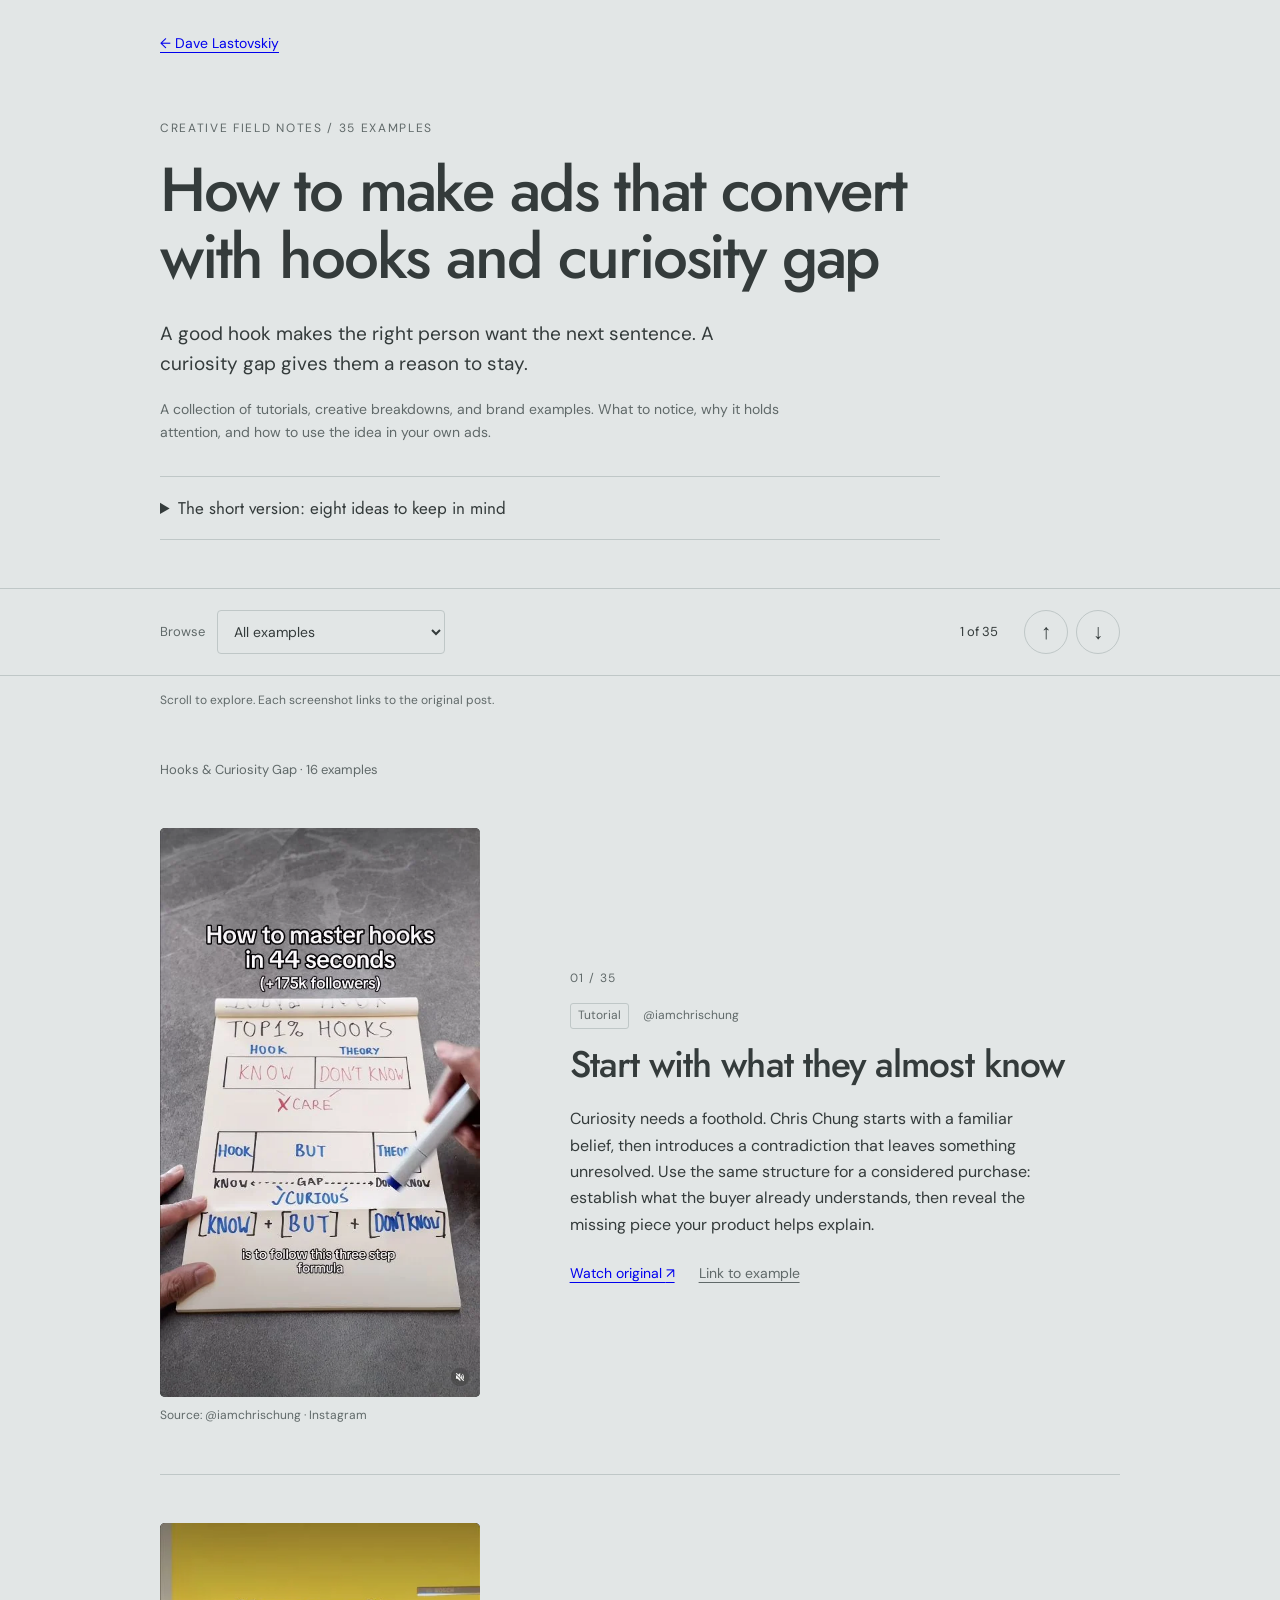
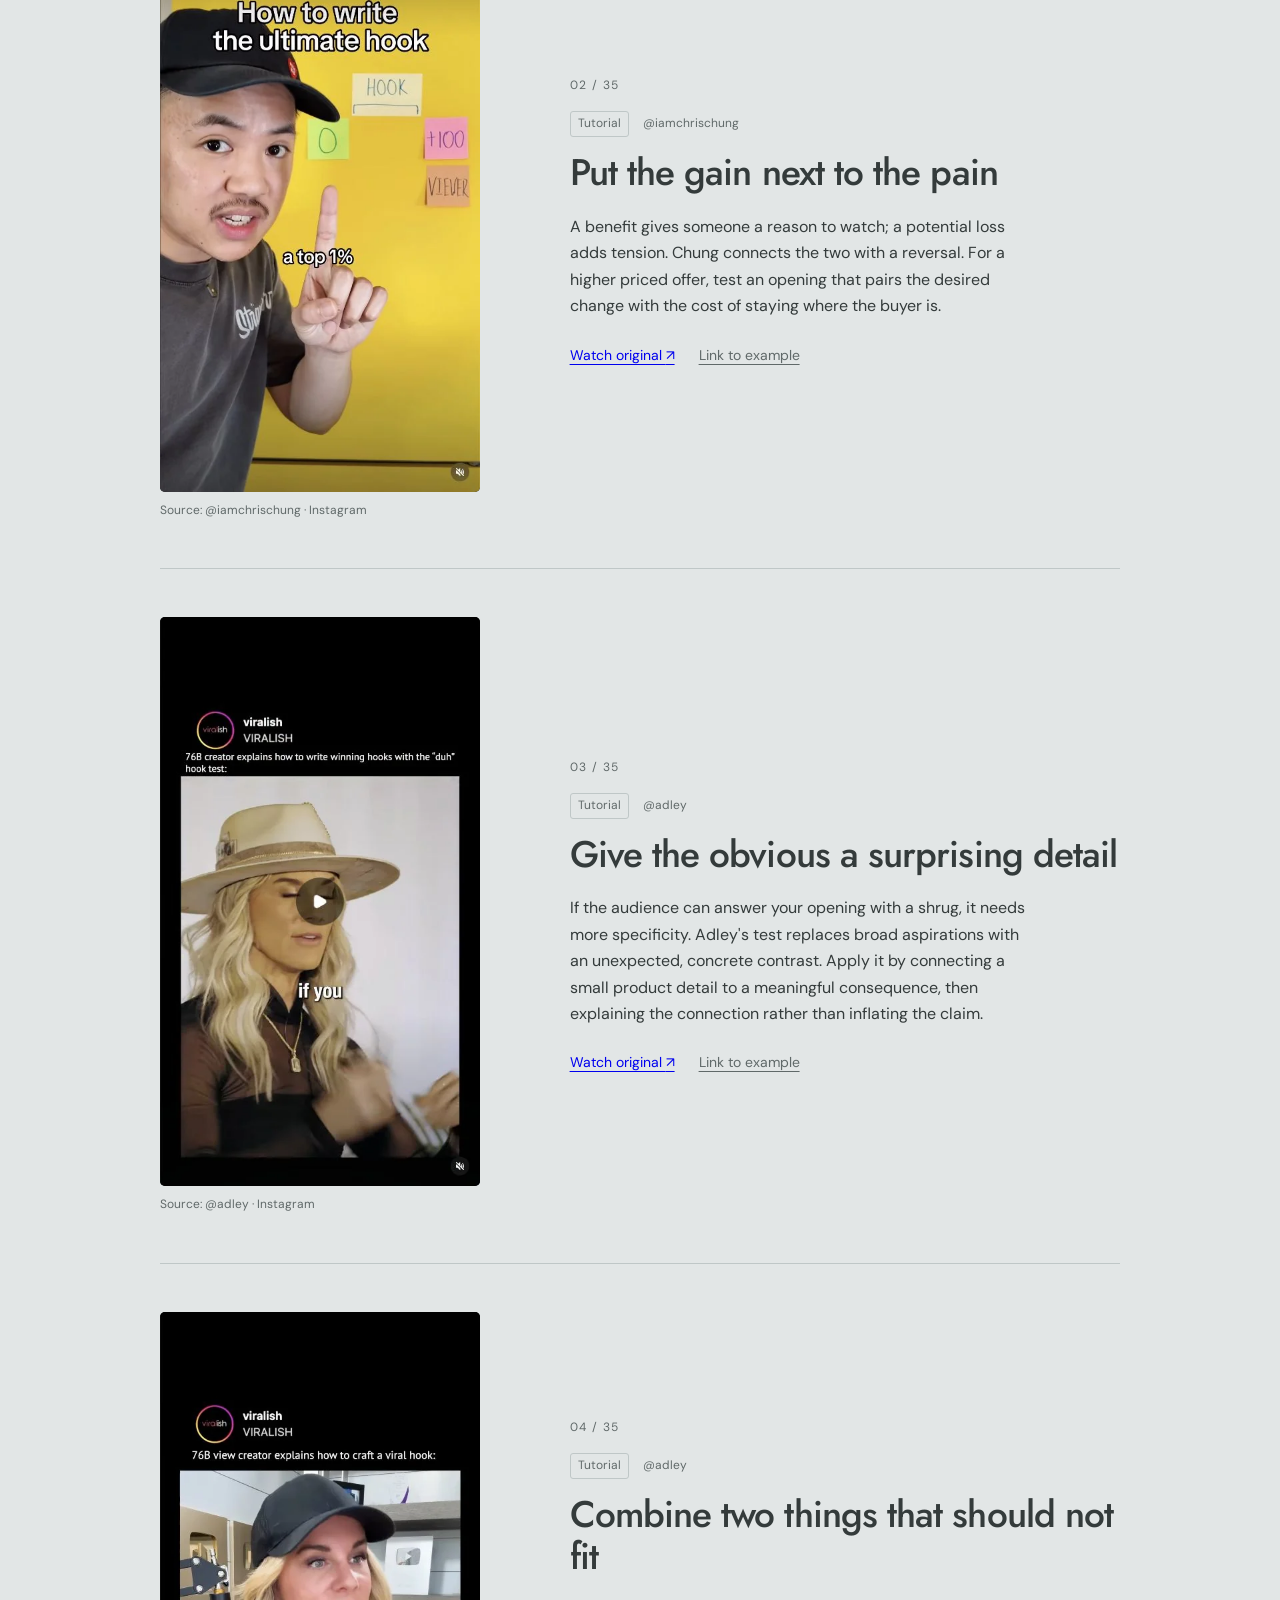
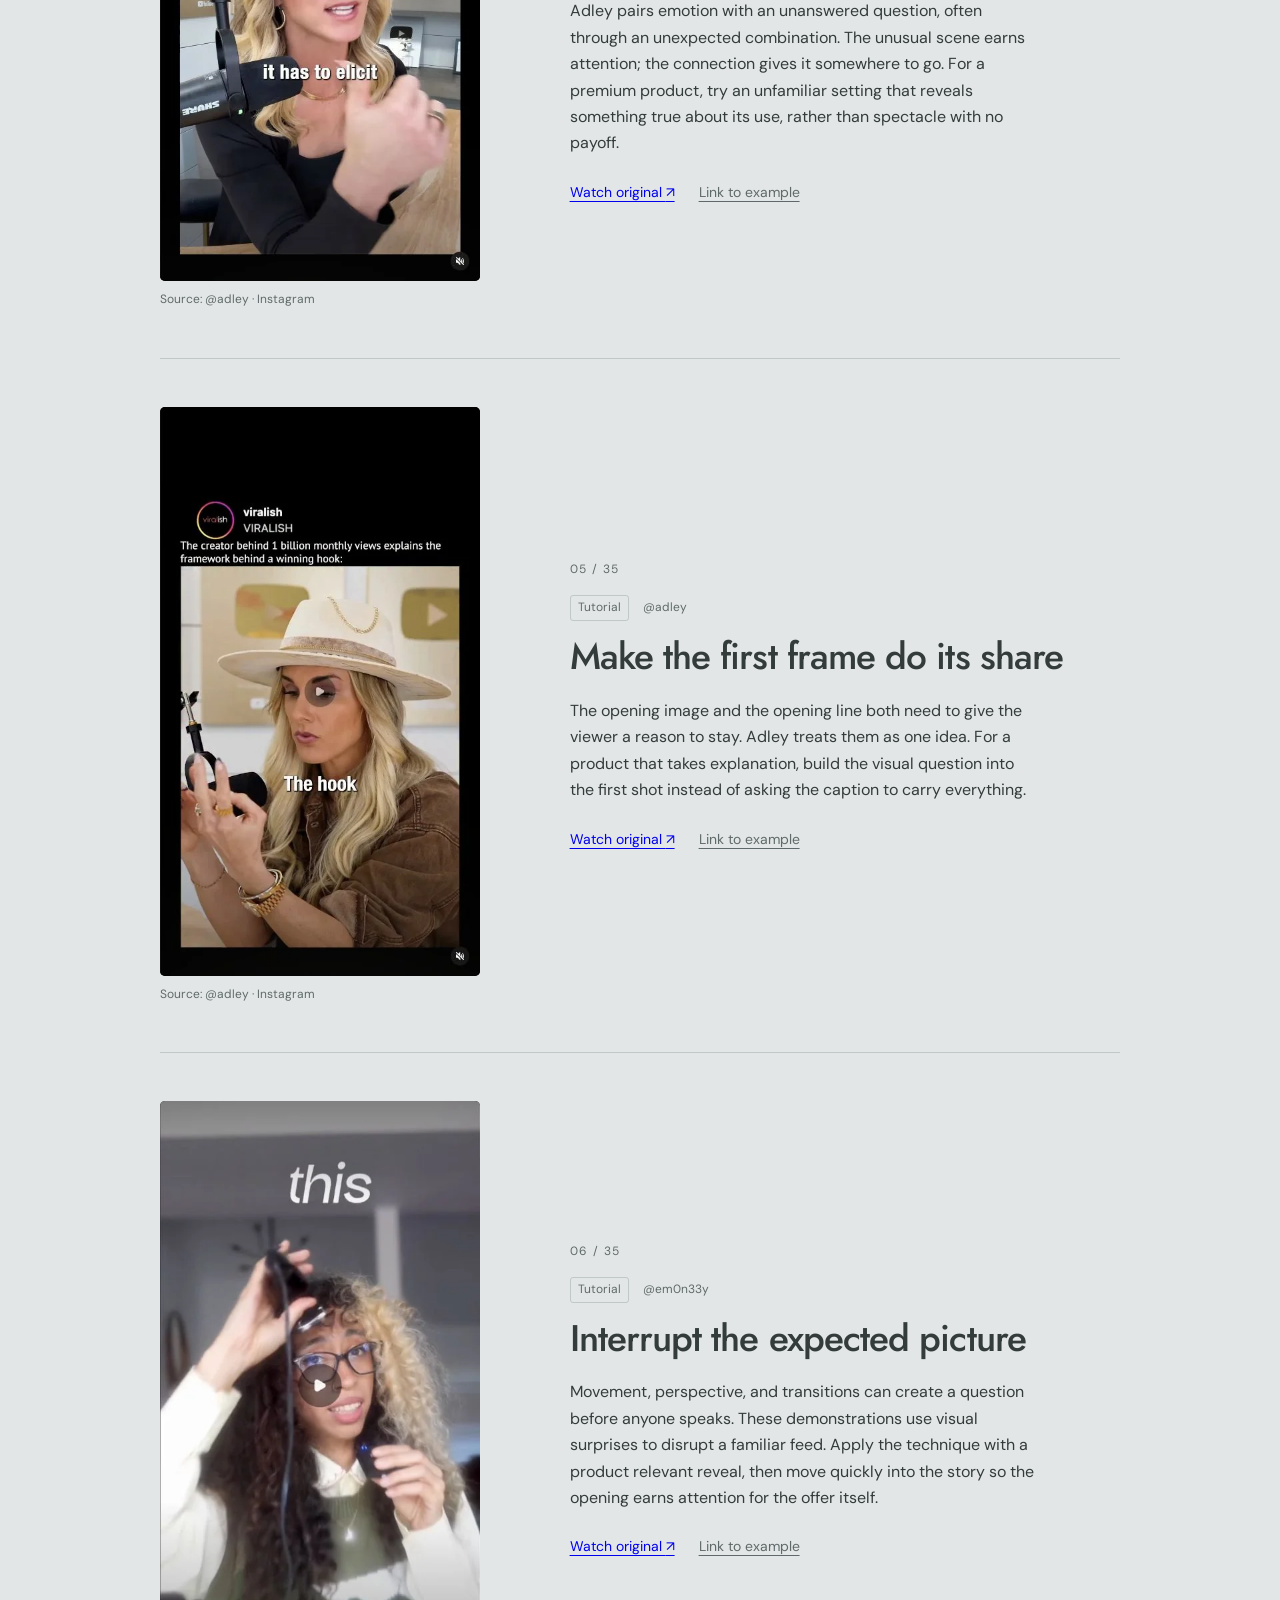
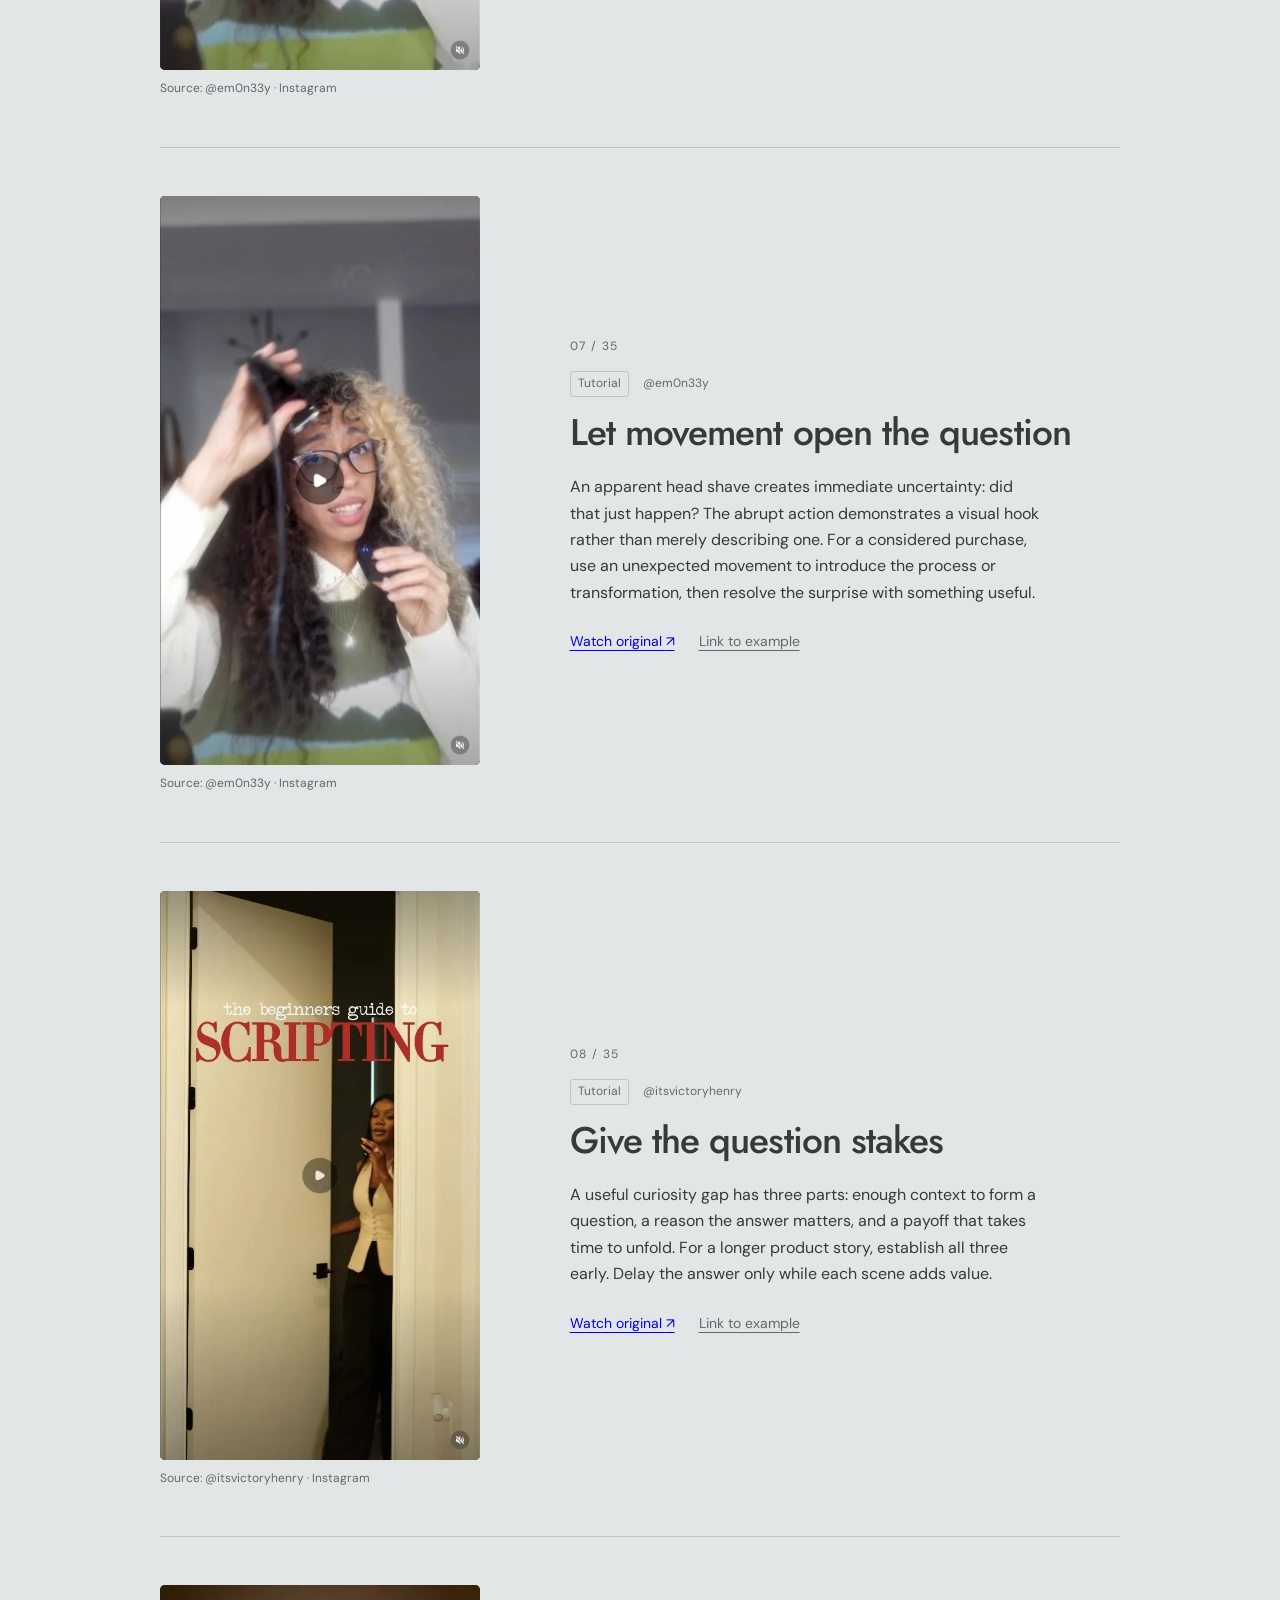
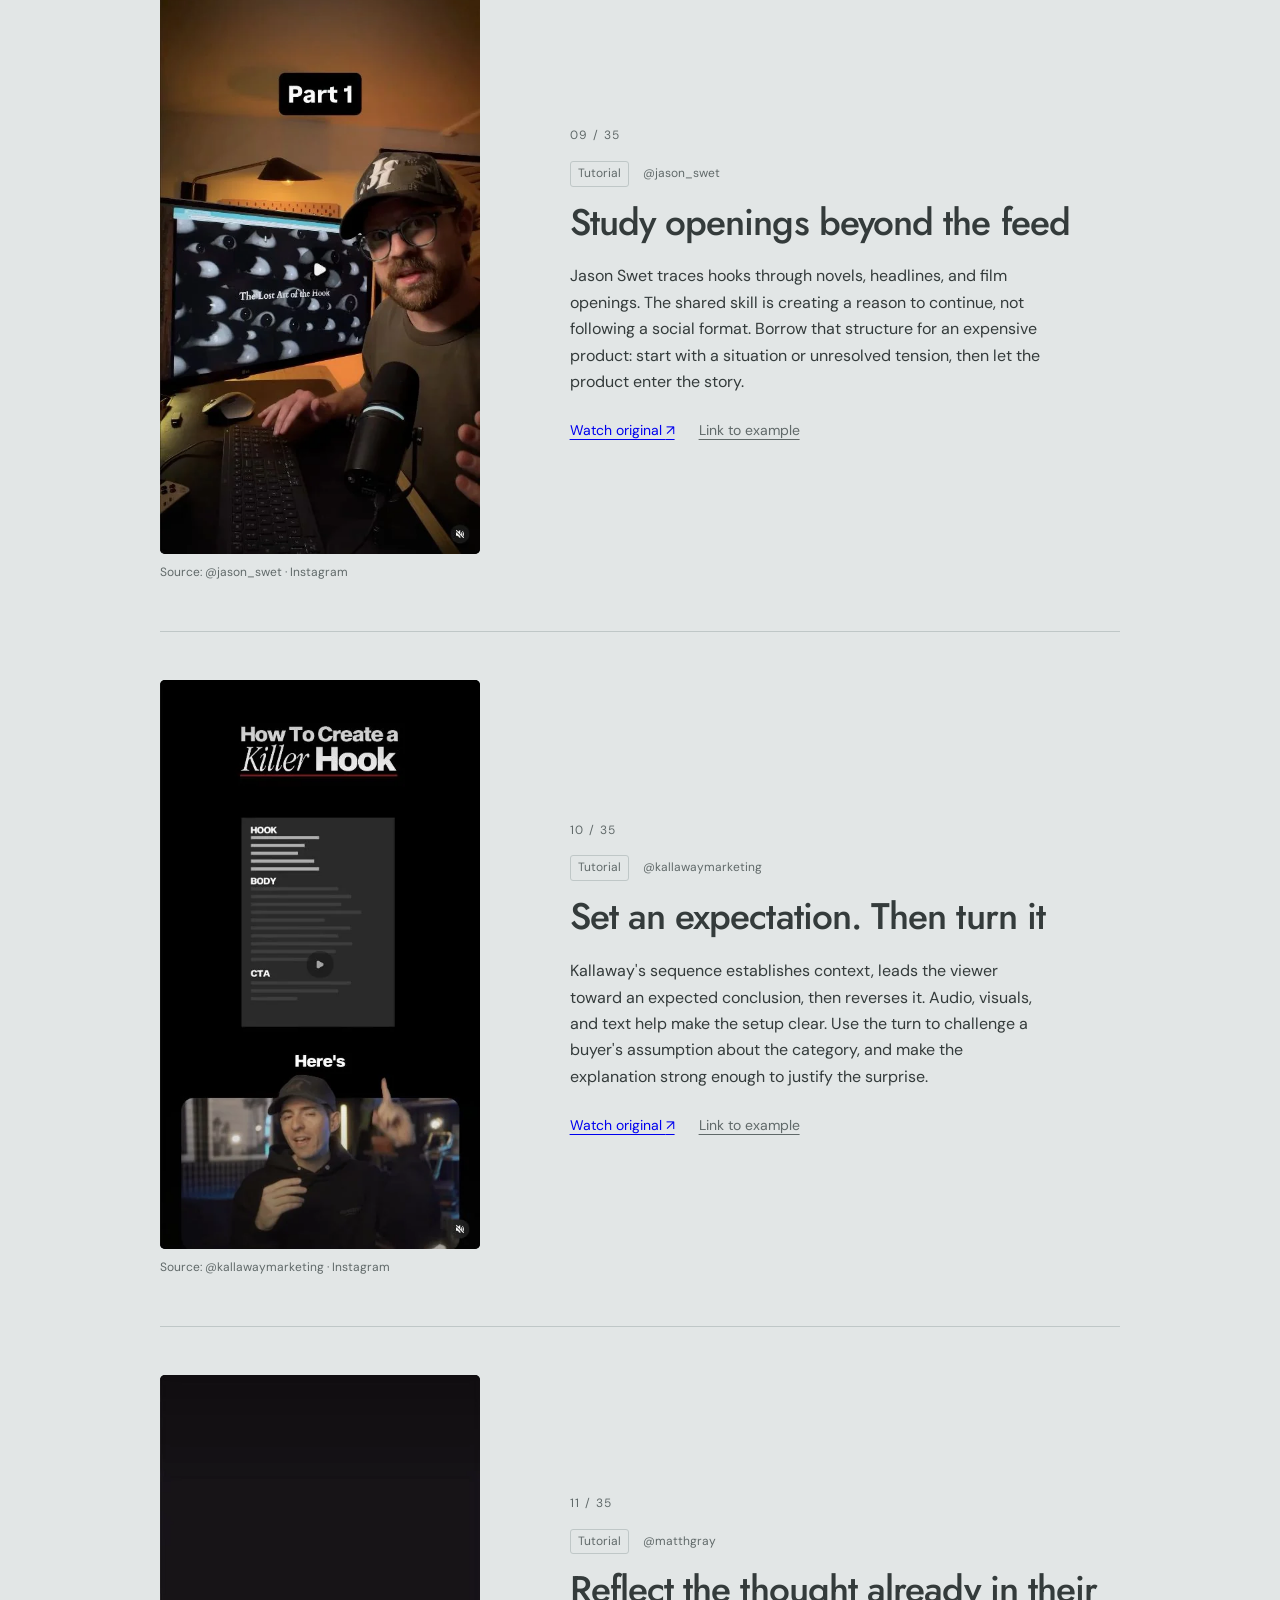
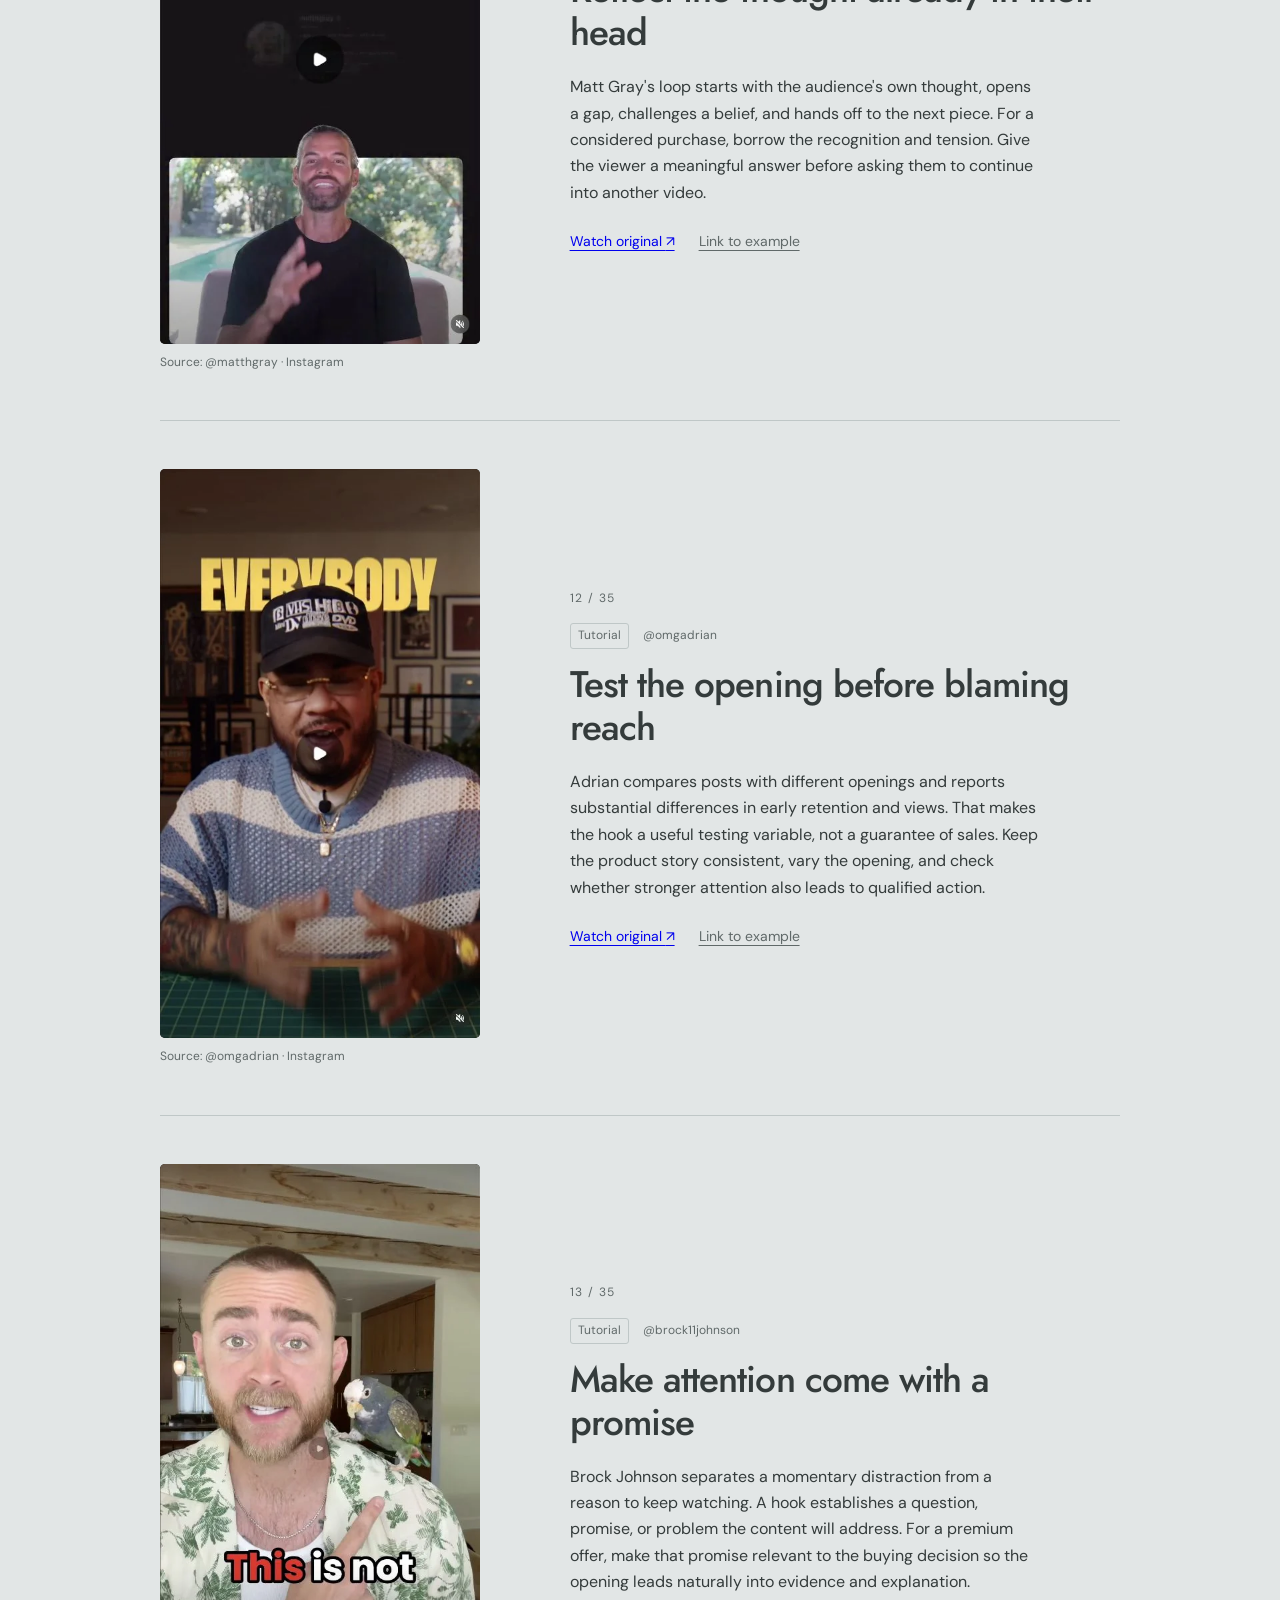
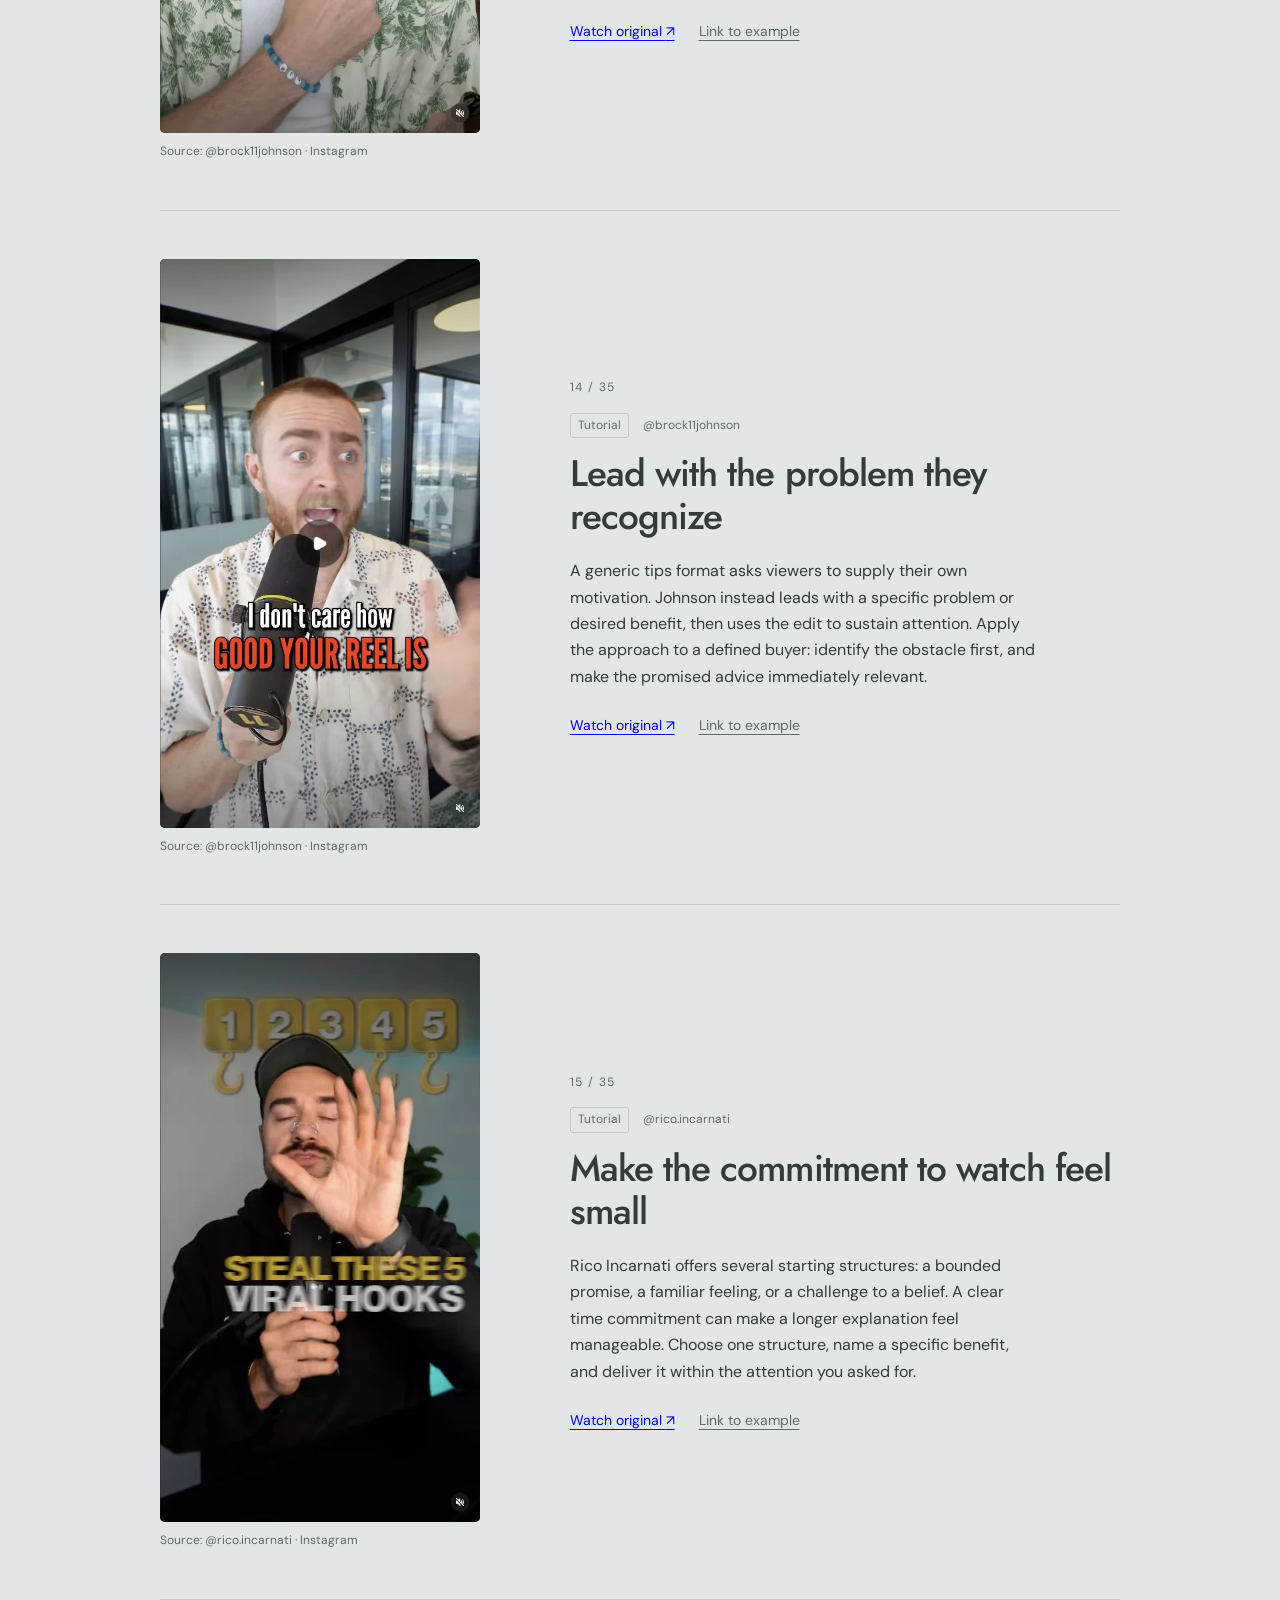
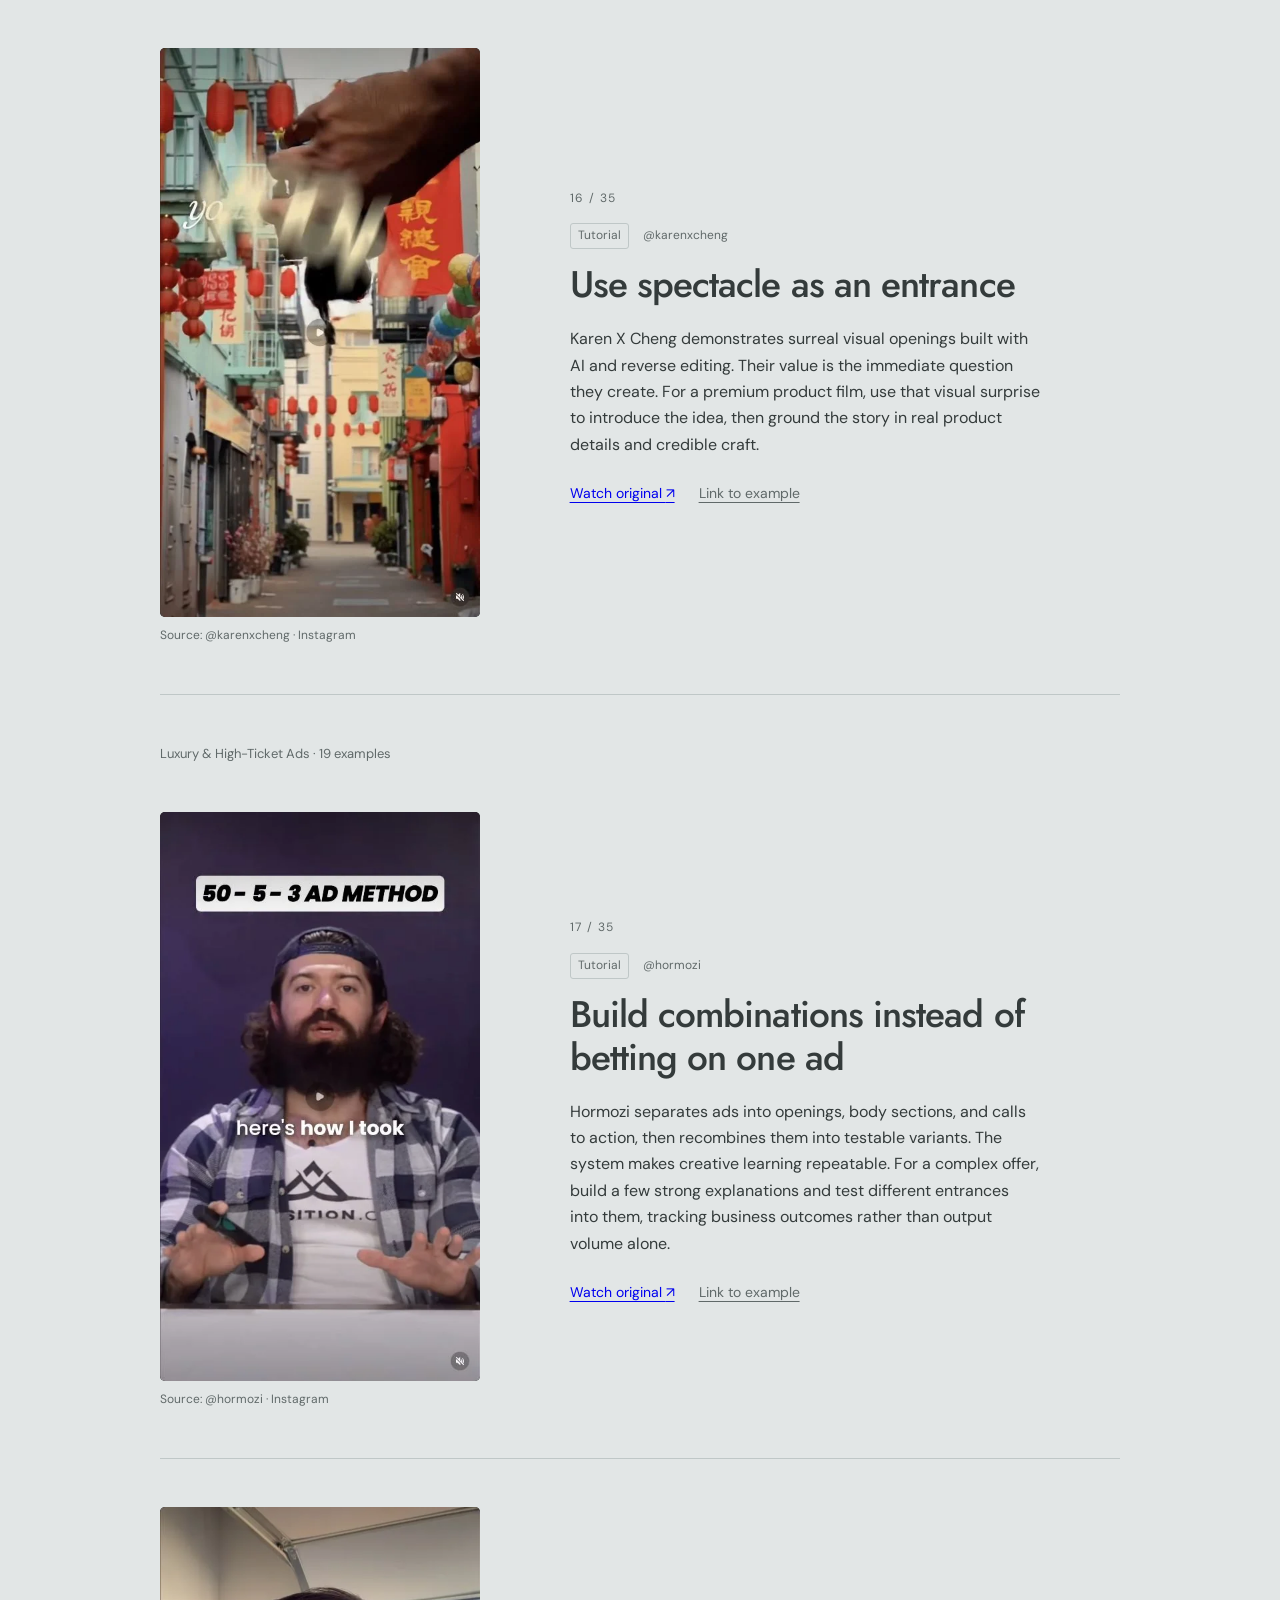
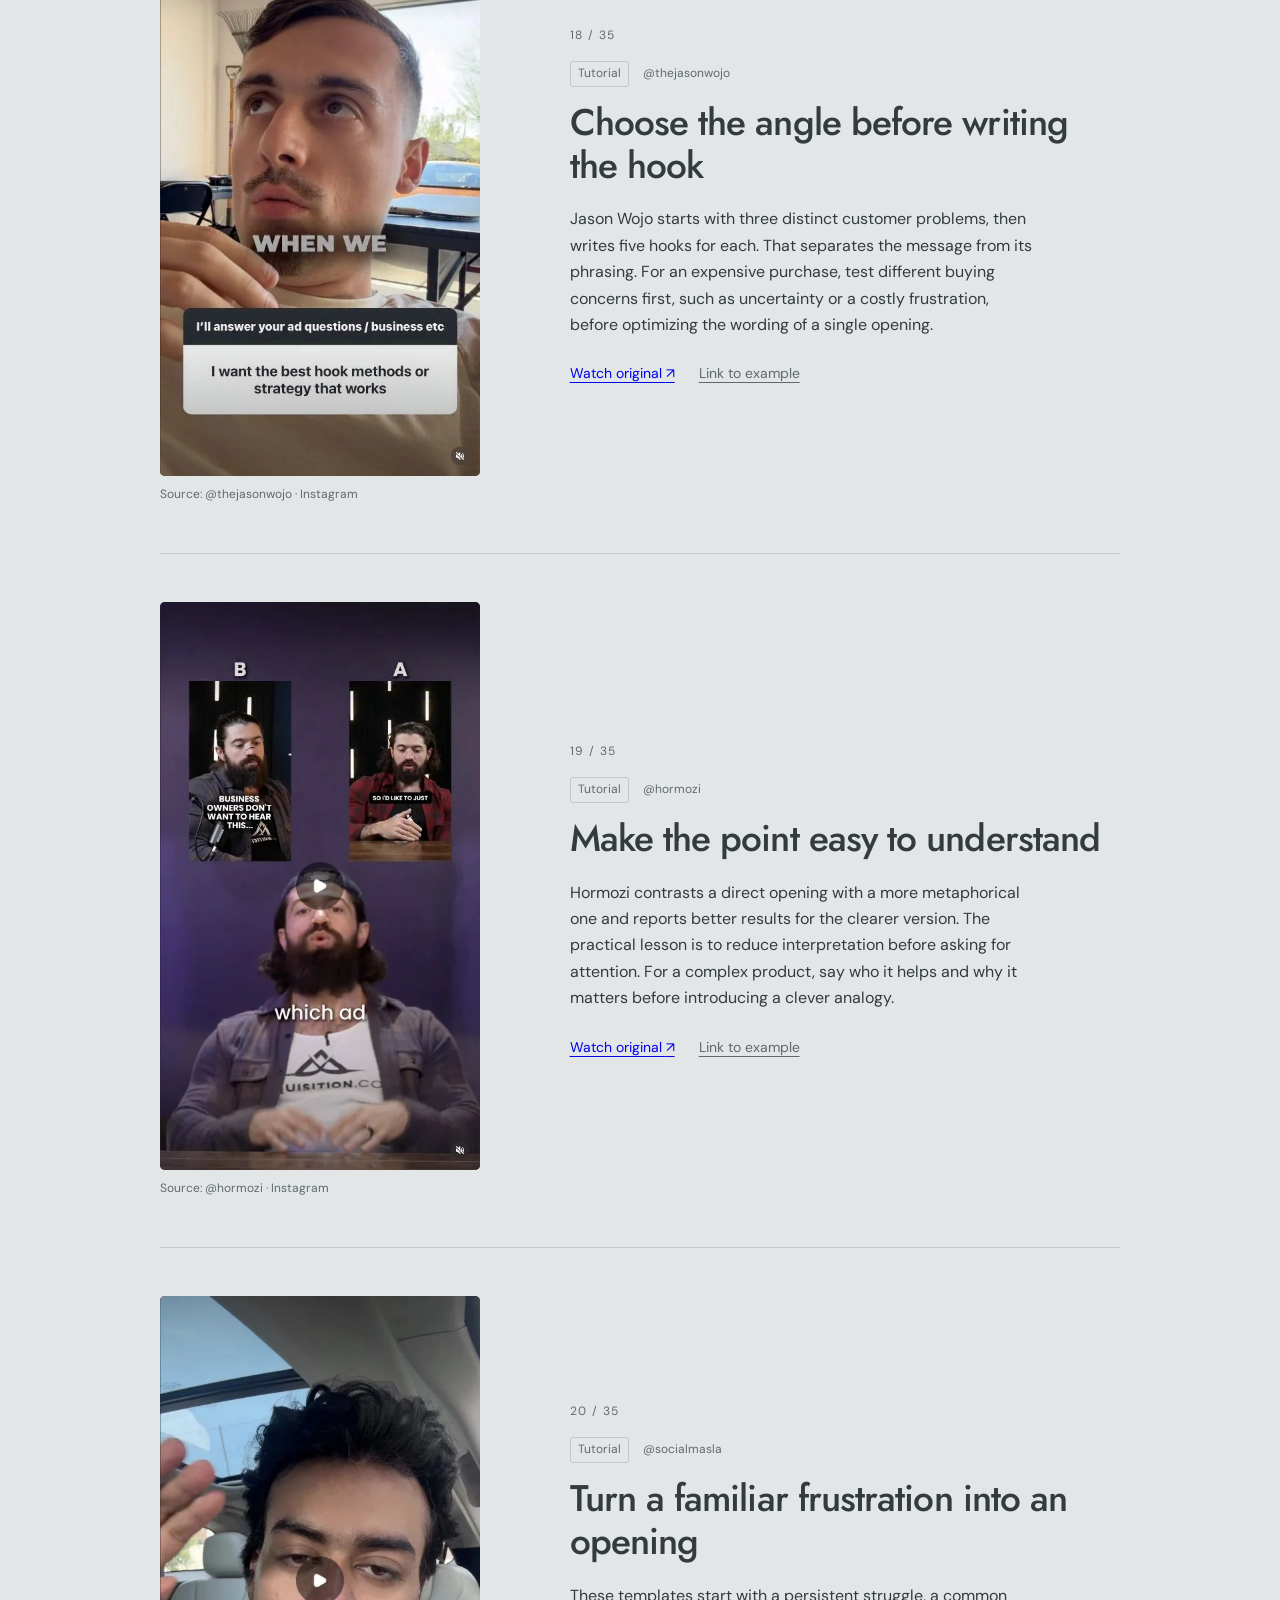
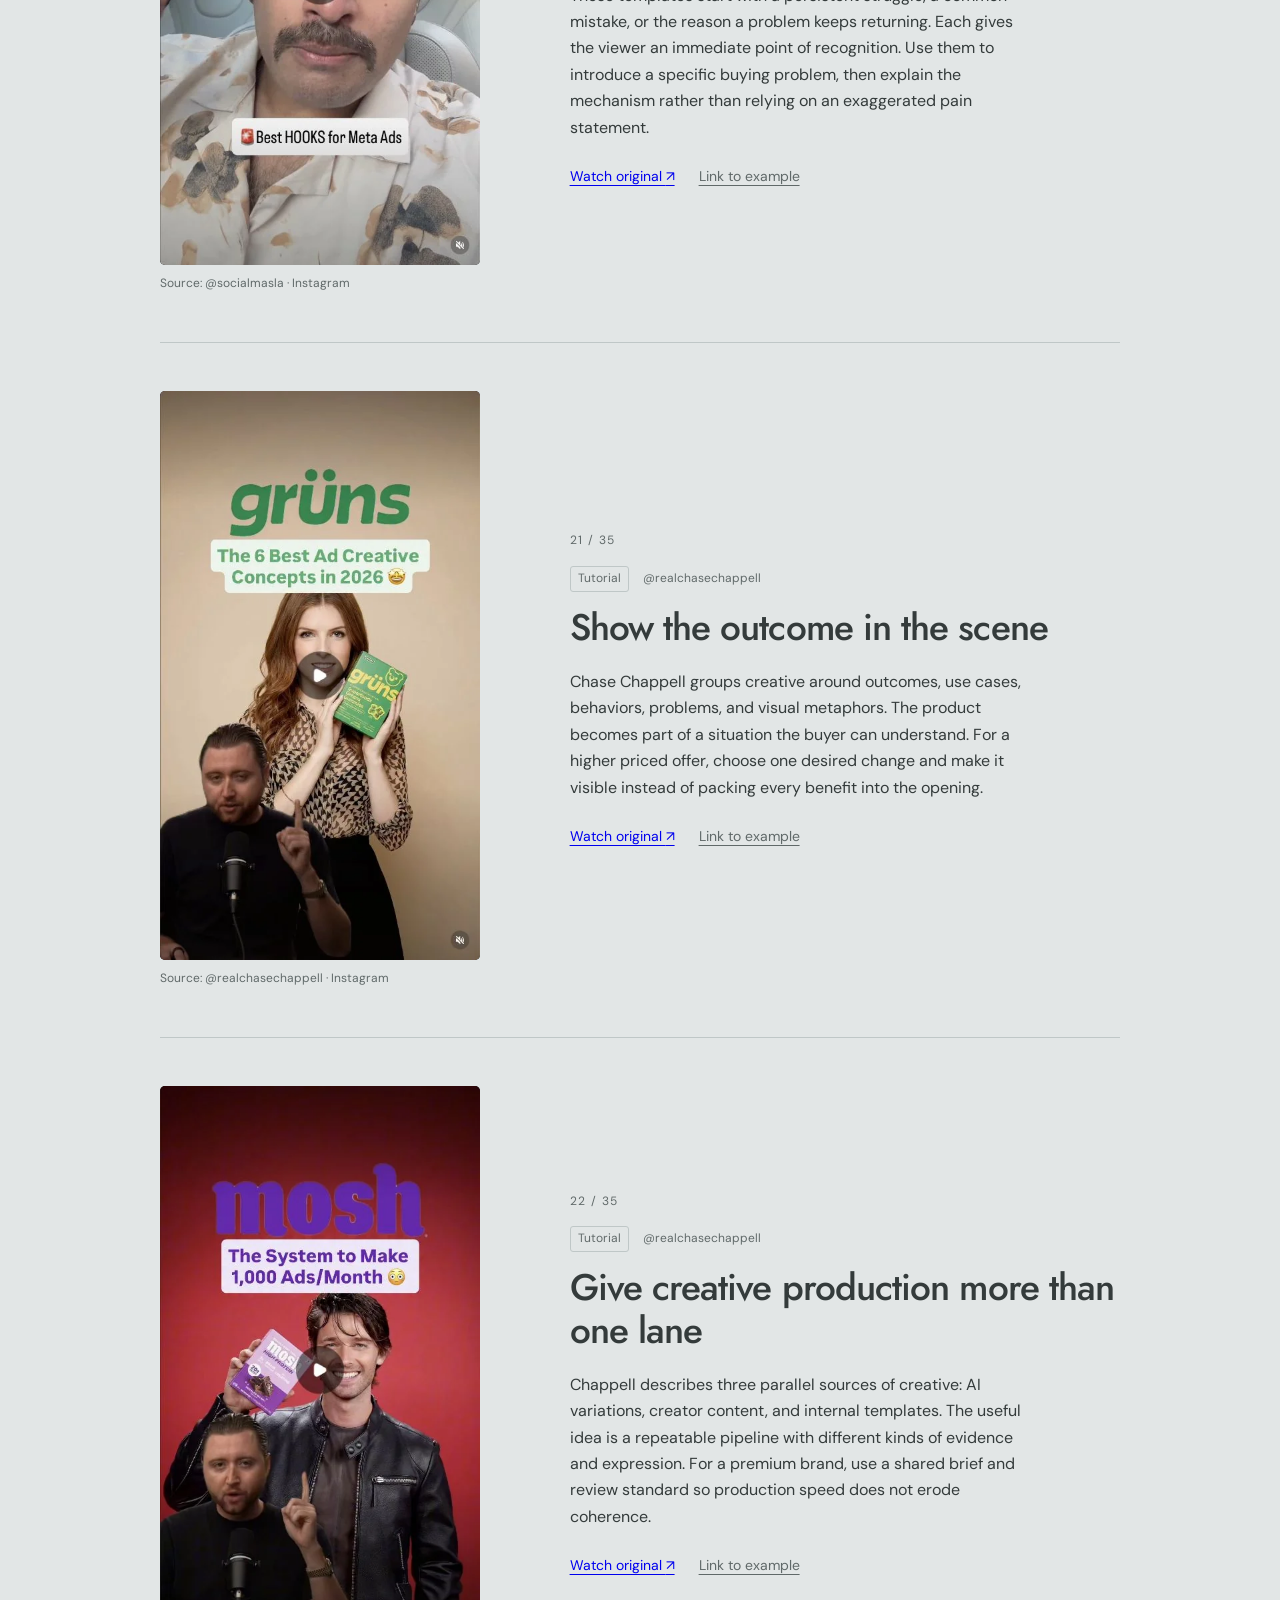
==== how-to-make-good-ads-hooks-curiosity/index.html @ 9c855984 "Add hooks and curiosity gap guide with 35 annotated examples" ====
<!doctype html>
<html lang="en">
<head>
<meta charset="utf-8">
<meta name="viewport" content="width=device-width, initial-scale=1">
<title>How to make ads that convert with hooks and curiosity gap | Dave Lastovskiy</title>
<meta name="description" content="35 examples of hooks, curiosity gaps, and premium ad creative. Short explanations of what to notice and how to apply it.">
<link rel="canonical" href="https://davelasto.com/how-to-make-good-ads-hooks-curiosity">
<meta property="og:type" content="article">
<meta property="og:title" content="How to make ads that convert with hooks and curiosity gap">
<meta property="og:description" content="35 examples of hooks, curiosity gaps, and premium ad creative. Short explanations of what to notice and how to apply it.">
<meta property="og:url" content="https://davelasto.com/how-to-make-good-ads-hooks-curiosity">
<meta property="og:site_name" content="Dave Lastovskiy">
<meta property="og:image" content="https://davelasto.com/how-to-make-good-ads-hooks-curiosity/assets/social.jpg">
<meta property="og:image:width" content="1200">
<meta property="og:image:height" content="630">
<meta property="og:image:alt" content="Hooks, curiosity, and the reason to keep watching. A guide by Dave Lastovskiy.">
<meta name="twitter:card" content="summary_large_image">
<meta name="twitter:title" content="How to make ads that convert with hooks and curiosity gap">
<meta name="twitter:description" content="35 examples of hooks, curiosity gaps, and premium ad creative. Short explanations of what to notice and how to apply it.">
<meta name="twitter:image" content="https://davelasto.com/how-to-make-good-ads-hooks-curiosity/assets/social.jpg">
<link rel="preconnect" href="https://fonts.googleapis.com">
<link rel="preconnect" href="https://fonts.gstatic.com" crossorigin>
<link href="https://fonts.googleapis.com/css2?family=Jost:wght@400;500;700&family=DM+Sans:wght@400;500&display=swap" rel="stylesheet">
<link rel="stylesheet" href="/how-to-make-good-ads-hooks-curiosity/style.css">
<script src="/how-to-make-good-ads-hooks-curiosity/browse.js" defer></script>
</head>
<body>
<a class="skip" href="#examples">Skip to examples</a>
<header class="wrap">
  <a class="home" href="/">← Dave Lastovskiy</a>
  <p class="eyebrow">Creative field notes / 35 examples</p>
  <h1>How to make ads that convert with hooks and curiosity gap</h1>
  <p class="lede">A good hook makes the right person want the next sentence. A curiosity gap gives them a reason to stay.</p>
  <p class="intro-note">A collection of tutorials, creative breakdowns, and brand examples. What to notice, why it holds attention, and how to use the idea in your own ads.</p>
  <details class="principles"><summary>The short version: eight ideas to keep in mind</summary><ol><li><strong>Start with partial knowledge</strong><p>Establish something familiar, then introduce the missing piece.</p></li><li><strong>Align the first three seconds</strong><p>Make the picture, spoken line, and on-screen text tell the same opening idea.</p></li><li><strong>Make a promise</strong><p>Give the viewer a question or problem the rest of the ad will resolve.</p></li><li><strong>Keep the setup clear</strong><p>Curiosity works when the viewer understands why the answer matters.</p></li><li><strong>Build a testing system</strong><p>Vary hooks, explanations, and calls to action so you can learn what changes results.</p></li><li><strong>Show the outcome</strong><p>Make the desired change visible through a scene, a use case, or a demonstration.</p></li><li><strong>Recognize, then reveal</strong><p>Begin with a thought the buyer knows, challenge it, and earn the payoff.</p></li><li><strong>Keep a consistent point of view</strong><p>Use restraint and repetition to build recognition across different executions.</p></li></ol></details>
</header>
<nav class="toolbar" aria-label="Browse examples" hidden>
  <div class="wrap toolbar-inner">
    <div class="filter"><label for="category">Browse</label><select id="category"><option value="all">All examples</option><option value="hooks">Hooks &amp; Curiosity Gap</option><option value="premium">Luxury &amp; High-Ticket Ads</option></select></div>
    <div class="browse-controls"><span class="counter" id="counter" role="status" aria-live="polite" aria-atomic="true">1 of 35</span><button class="arrow" id="previous" type="button" aria-label="Previous example" disabled>↑</button><button class="arrow" id="next" type="button" aria-label="Next example">↓</button></div>
  </div>
</nav>
<main class="wrap" id="examples">
  <p class="hint">Scroll to explore. Each screenshot links to the original post.</p>
  <section class="example-group" aria-labelledby="hooks-heading"><h2 class="group-title" id="hooks-heading">Hooks &amp; Curiosity Gap · 16 examples</h2><article class="example" id="ad-Deb7hcGMBnZ" data-category="hooks" aria-labelledby="title-Deb7hcGMBnZ">
  <figure>
    <a class="image-link" href="https://www.instagram.com/reel/Deb7hcGMBnZ/" target="_blank" rel="noopener noreferrer" aria-label="Watch the original post by @iamchrischung (opens in a new tab)">
      <img src="/how-to-make-good-ads-hooks-curiosity/assets/Deb7hcGMBnZ.webp" width="480" height="854" alt="Notebook diagram showing the gap between what a viewer knows and does not know." loading="eager" decoding="async">
    </a>
    <figcaption>Source: @iamchrischung · Instagram</figcaption>
  </figure>
  <div class="explanation">
    <span class="number" aria-label="Example 1">01 / 35</span>
    <div class="meta"><span class="kind">Tutorial</span><span>@iamchrischung</span></div>
    <h3 id="title-Deb7hcGMBnZ">Start with what they almost know</h3>
    <p>Curiosity needs a foothold. Chris Chung starts with a familiar belief, then introduces a contradiction that leaves something unresolved. Use the same structure for a considered purchase: establish what the buyer already understands, then reveal the missing piece your product helps explain.</p>
    <div class="links"><a href="https://www.instagram.com/reel/Deb7hcGMBnZ/" target="_blank" rel="noopener noreferrer">Watch original <span aria-hidden="true">↗</span><span class="sr-only"> (opens in a new tab)</span></a><a class="permalink" href="#ad-Deb7hcGMBnZ" aria-label="Link to example 1: Start with what they almost know">Link to example</a></div>
  </div>
</article>
<article class="example" id="ad-Db-2040uZAu" data-category="hooks" aria-labelledby="title-Db-2040uZAu">
  <figure>
    <a class="image-link" href="https://www.instagram.com/reel/Db-2040uZAu/" target="_blank" rel="noopener noreferrer" aria-label="Watch the original post by @iamchrischung (opens in a new tab)">
      <img src="/how-to-make-good-ads-hooks-curiosity/assets/Db-2040uZAu.webp" width="480" height="854" alt="Chris Chung beside sticky notes marking neutral, positive, and negative viewer attention." loading="lazy" decoding="async">
    </a>
    <figcaption>Source: @iamchrischung · Instagram</figcaption>
  </figure>
  <div class="explanation">
    <span class="number" aria-label="Example 2">02 / 35</span>
    <div class="meta"><span class="kind">Tutorial</span><span>@iamchrischung</span></div>
    <h3 id="title-Db-2040uZAu">Put the gain next to the pain</h3>
    <p>A benefit gives someone a reason to watch; a potential loss adds tension. Chung connects the two with a reversal. For a higher priced offer, test an opening that pairs the desired change with the cost of staying where the buyer is.</p>
    <div class="links"><a href="https://www.instagram.com/reel/Db-2040uZAu/" target="_blank" rel="noopener noreferrer">Watch original <span aria-hidden="true">↗</span><span class="sr-only"> (opens in a new tab)</span></a><a class="permalink" href="#ad-Db-2040uZAu" aria-label="Link to example 2: Put the gain next to the pain">Link to example</a></div>
  </div>
</article>
<article class="example" id="ad-DalXaSJP6RV" data-category="hooks" aria-labelledby="title-DalXaSJP6RV">
  <figure>
    <a class="image-link" href="https://www.instagram.com/reel/DalXaSJP6RV/" target="_blank" rel="noopener noreferrer" aria-label="Watch the original post by @adley (opens in a new tab)">
      <img src="/how-to-make-good-ads-hooks-curiosity/assets/DalXaSJP6RV.webp" width="480" height="854" alt="A repost of Adley explaining a hook, wearing a hat and speaking into a microphone." loading="lazy" decoding="async">
    </a>
    <figcaption>Source: @adley · Instagram</figcaption>
  </figure>
  <div class="explanation">
    <span class="number" aria-label="Example 3">03 / 35</span>
    <div class="meta"><span class="kind">Tutorial</span><span>@adley</span></div>
    <h3 id="title-DalXaSJP6RV">Give the obvious a surprising detail</h3>
    <p>If the audience can answer your opening with a shrug, it needs more specificity. Adley&#x27;s test replaces broad aspirations with an unexpected, concrete contrast. Apply it by connecting a small product detail to a meaningful consequence, then explaining the connection rather than inflating the claim.</p>
    <div class="links"><a href="https://www.instagram.com/reel/DalXaSJP6RV/" target="_blank" rel="noopener noreferrer">Watch original <span aria-hidden="true">↗</span><span class="sr-only"> (opens in a new tab)</span></a><a class="permalink" href="#ad-DalXaSJP6RV" aria-label="Link to example 3: Give the obvious a surprising detail">Link to example</a></div>
  </div>
</article>
<article class="example" id="ad-DaQ2R9AStvL" data-category="hooks" aria-labelledby="title-DaQ2R9AStvL">
  <figure>
    <a class="image-link" href="https://www.instagram.com/reel/DaQ2R9AStvL/" target="_blank" rel="noopener noreferrer" aria-label="Watch the original post by @adley (opens in a new tab)">
      <img src="/how-to-make-good-ads-hooks-curiosity/assets/DaQ2R9AStvL.webp" width="480" height="854" alt="Adley explaining emotion and curiosity in a reposted tutorial." loading="lazy" decoding="async">
    </a>
    <figcaption>Source: @adley · Instagram</figcaption>
  </figure>
  <div class="explanation">
    <span class="number" aria-label="Example 4">04 / 35</span>
    <div class="meta"><span class="kind">Tutorial</span><span>@adley</span></div>
    <h3 id="title-DaQ2R9AStvL">Combine two things that should not fit</h3>
    <p>Adley pairs emotion with an unanswered question, often through an unexpected combination. The unusual scene earns attention; the connection gives it somewhere to go. For a premium product, try an unfamiliar setting that reveals something true about its use, rather than spectacle with no payoff.</p>
    <div class="links"><a href="https://www.instagram.com/reel/DaQ2R9AStvL/" target="_blank" rel="noopener noreferrer">Watch original <span aria-hidden="true">↗</span><span class="sr-only"> (opens in a new tab)</span></a><a class="permalink" href="#ad-DaQ2R9AStvL" aria-label="Link to example 4: Combine two things that should not fit">Link to example</a></div>
  </div>
</article>
<article class="example" id="ad-Dbnmpfcx9OI" data-category="hooks" aria-labelledby="title-Dbnmpfcx9OI">
  <figure>
    <a class="image-link" href="https://www.instagram.com/reel/Dbnmpfcx9OI/" target="_blank" rel="noopener noreferrer" aria-label="Watch the original post by @adley (opens in a new tab)">
      <img src="/how-to-make-good-ads-hooks-curiosity/assets/Dbnmpfcx9OI.webp" width="480" height="854" alt="Adley discussing the opening hook in a reposted video." loading="lazy" decoding="async">
    </a>
    <figcaption>Source: @adley · Instagram</figcaption>
  </figure>
  <div class="explanation">
    <span class="number" aria-label="Example 5">05 / 35</span>
    <div class="meta"><span class="kind">Tutorial</span><span>@adley</span></div>
    <h3 id="title-Dbnmpfcx9OI">Make the first frame do its share</h3>
    <p>The opening image and the opening line both need to give the viewer a reason to stay. Adley treats them as one idea. For a product that takes explanation, build the visual question into the first shot instead of asking the caption to carry everything.</p>
    <div class="links"><a href="https://www.instagram.com/reel/Dbnmpfcx9OI/" target="_blank" rel="noopener noreferrer">Watch original <span aria-hidden="true">↗</span><span class="sr-only"> (opens in a new tab)</span></a><a class="permalink" href="#ad-Dbnmpfcx9OI" aria-label="Link to example 5: Make the first frame do its share">Link to example</a></div>
  </div>
</article>
<article class="example" id="ad-DVXcCtZEfC8" data-category="hooks" aria-labelledby="title-DVXcCtZEfC8">
  <figure>
    <a class="image-link" href="https://www.instagram.com/reel/DVXcCtZEfC8/" target="_blank" rel="noopener noreferrer" aria-label="Watch the original post by @em0n33y (opens in a new tab)">
      <img src="/how-to-make-good-ads-hooks-curiosity/assets/DVXcCtZEfC8.webp" width="480" height="854" alt="A creator holding clippers beside her hair to demonstrate a surprising opening." loading="lazy" decoding="async">
    </a>
    <figcaption>Source: @em0n33y · Instagram</figcaption>
  </figure>
  <div class="explanation">
    <span class="number" aria-label="Example 6">06 / 35</span>
    <div class="meta"><span class="kind">Tutorial</span><span>@em0n33y</span></div>
    <h3 id="title-DVXcCtZEfC8">Interrupt the expected picture</h3>
    <p>Movement, perspective, and transitions can create a question before anyone speaks. These demonstrations use visual surprises to disrupt a familiar feed. Apply the technique with a product relevant reveal, then move quickly into the story so the opening earns attention for the offer itself.</p>
    <div class="links"><a href="https://www.instagram.com/reel/DVXcCtZEfC8/" target="_blank" rel="noopener noreferrer">Watch original <span aria-hidden="true">↗</span><span class="sr-only"> (opens in a new tab)</span></a><a class="permalink" href="#ad-DVXcCtZEfC8" aria-label="Link to example 6: Interrupt the expected picture">Link to example</a></div>
  </div>
</article>
<article class="example" id="ad-DVXVPnJAowi" data-category="hooks" aria-labelledby="title-DVXVPnJAowi">
  <figure>
    <a class="image-link" href="https://www.instagram.com/reel/DVXVPnJAowi/" target="_blank" rel="noopener noreferrer" aria-label="Watch the original post by @em0n33y (opens in a new tab)">
      <img src="/how-to-make-good-ads-hooks-curiosity/assets/DVXVPnJAowi.webp" width="480" height="854" alt="A creator demonstrating an apparent haircut as a visual hook." loading="lazy" decoding="async">
    </a>
    <figcaption>Source: @em0n33y · Instagram</figcaption>
  </figure>
  <div class="explanation">
    <span class="number" aria-label="Example 7">07 / 35</span>
    <div class="meta"><span class="kind">Tutorial</span><span>@em0n33y</span></div>
    <h3 id="title-DVXVPnJAowi">Let movement open the question</h3>
    <p>An apparent head shave creates immediate uncertainty: did that just happen? The abrupt action demonstrates a visual hook rather than merely describing one. For a considered purchase, use an unexpected movement to introduce the process or transformation, then resolve the surprise with something useful.</p>
    <div class="links"><a href="https://www.instagram.com/reel/DVXVPnJAowi/" target="_blank" rel="noopener noreferrer">Watch original <span aria-hidden="true">↗</span><span class="sr-only"> (opens in a new tab)</span></a><a class="permalink" href="#ad-DVXVPnJAowi" aria-label="Link to example 7: Let movement open the question">Link to example</a></div>
  </div>
</article>
<article class="example" id="ad-DcglLwRNTCv" data-category="hooks" aria-labelledby="title-DcglLwRNTCv">
  <figure>
    <a class="image-link" href="https://www.instagram.com/reel/DcglLwRNTCv/" target="_blank" rel="noopener noreferrer" aria-label="Watch the original post by @itsvictoryhenry (opens in a new tab)">
      <img src="/how-to-make-good-ads-hooks-curiosity/assets/DcglLwRNTCv.webp" width="480" height="854" alt="A creator entering a room beneath an on-screen scripting guide title." loading="lazy" decoding="async">
    </a>
    <figcaption>Source: @itsvictoryhenry · Instagram</figcaption>
  </figure>
  <div class="explanation">
    <span class="number" aria-label="Example 8">08 / 35</span>
    <div class="meta"><span class="kind">Tutorial</span><span>@itsvictoryhenry</span></div>
    <h3 id="title-DcglLwRNTCv">Give the question stakes</h3>
    <p>A useful curiosity gap has three parts: enough context to form a question, a reason the answer matters, and a payoff that takes time to unfold. For a longer product story, establish all three early. Delay the answer only while each scene adds value.</p>
    <div class="links"><a href="https://www.instagram.com/reel/DcglLwRNTCv/" target="_blank" rel="noopener noreferrer">Watch original <span aria-hidden="true">↗</span><span class="sr-only"> (opens in a new tab)</span></a><a class="permalink" href="#ad-DcglLwRNTCv" aria-label="Link to example 8: Give the question stakes">Link to example</a></div>
  </div>
</article>
<article class="example" id="ad-DPjhZqLDaND" data-category="hooks" aria-labelledby="title-DPjhZqLDaND">
  <figure>
    <a class="image-link" href="https://www.instagram.com/reel/DPjhZqLDaND/" target="_blank" rel="noopener noreferrer" aria-label="Watch the original post by @jason_swet (opens in a new tab)">
      <img src="/how-to-make-good-ads-hooks-curiosity/assets/DPjhZqLDaND.webp" width="480" height="854" alt="Jason Swet presenting a lesson on hooks from his desk." loading="lazy" decoding="async">
    </a>
    <figcaption>Source: @jason_swet · Instagram</figcaption>
  </figure>
  <div class="explanation">
    <span class="number" aria-label="Example 9">09 / 35</span>
    <div class="meta"><span class="kind">Tutorial</span><span>@jason_swet</span></div>
    <h3 id="title-DPjhZqLDaND">Study openings beyond the feed</h3>
    <p>Jason Swet traces hooks through novels, headlines, and film openings. The shared skill is creating a reason to continue, not following a social format. Borrow that structure for an expensive product: start with a situation or unresolved tension, then let the product enter the story.</p>
    <div class="links"><a href="https://www.instagram.com/reel/DPjhZqLDaND/" target="_blank" rel="noopener noreferrer">Watch original <span aria-hidden="true">↗</span><span class="sr-only"> (opens in a new tab)</span></a><a class="permalink" href="#ad-DPjhZqLDaND" aria-label="Link to example 9: Study openings beyond the feed">Link to example</a></div>
  </div>
</article>
<article class="example" id="ad-De_5mQ0R8PE" data-category="hooks" aria-labelledby="title-De_5mQ0R8PE">
  <figure>
    <a class="image-link" href="https://www.instagram.com/reel/De_5mQ0R8PE/" target="_blank" rel="noopener noreferrer" aria-label="Watch the original post by @kallawaymarketing (opens in a new tab)">
      <img src="/how-to-make-good-ads-hooks-curiosity/assets/De_5mQ0R8PE.webp" width="480" height="854" alt="Kallaway presenting a hook structure diagram with a notebook and creator inset." loading="lazy" decoding="async">
    </a>
    <figcaption>Source: @kallawaymarketing · Instagram</figcaption>
  </figure>
  <div class="explanation">
    <span class="number" aria-label="Example 10">10 / 35</span>
    <div class="meta"><span class="kind">Tutorial</span><span>@kallawaymarketing</span></div>
    <h3 id="title-De_5mQ0R8PE">Set an expectation. Then turn it</h3>
    <p>Kallaway&#x27;s sequence establishes context, leads the viewer toward an expected conclusion, then reverses it. Audio, visuals, and text help make the setup clear. Use the turn to challenge a buyer&#x27;s assumption about the category, and make the explanation strong enough to justify the surprise.</p>
    <div class="links"><a href="https://www.instagram.com/reel/De_5mQ0R8PE/" target="_blank" rel="noopener noreferrer">Watch original <span aria-hidden="true">↗</span><span class="sr-only"> (opens in a new tab)</span></a><a class="permalink" href="#ad-De_5mQ0R8PE" aria-label="Link to example 10: Set an expectation. Then turn it">Link to example</a></div>
  </div>
</article>
<article class="example" id="ad-DeSxzeFMn8j" data-category="hooks" aria-labelledby="title-DeSxzeFMn8j">
  <figure>
    <a class="image-link" href="https://www.instagram.com/reel/DeSxzeFMn8j/" target="_blank" rel="noopener noreferrer" aria-label="Watch the original post by @matthgray (opens in a new tab)">
      <img src="/how-to-make-good-ads-hooks-curiosity/assets/DeSxzeFMn8j.webp" width="480" height="854" alt="Matt Gray explaining his method in a video inset below a dark presentation area." loading="lazy" decoding="async">
    </a>
    <figcaption>Source: @matthgray · Instagram</figcaption>
  </figure>
  <div class="explanation">
    <span class="number" aria-label="Example 11">11 / 35</span>
    <div class="meta"><span class="kind">Tutorial</span><span>@matthgray</span></div>
    <h3 id="title-DeSxzeFMn8j">Reflect the thought already in their head</h3>
    <p>Matt Gray&#x27;s loop starts with the audience&#x27;s own thought, opens a gap, challenges a belief, and hands off to the next piece. For a considered purchase, borrow the recognition and tension. Give the viewer a meaningful answer before asking them to continue into another video.</p>
    <div class="links"><a href="https://www.instagram.com/reel/DeSxzeFMn8j/" target="_blank" rel="noopener noreferrer">Watch original <span aria-hidden="true">↗</span><span class="sr-only"> (opens in a new tab)</span></a><a class="permalink" href="#ad-DeSxzeFMn8j" aria-label="Link to example 11: Reflect the thought already in their head">Link to example</a></div>
  </div>
</article>
<article class="example" id="ad-DVG0cZ-CQxe" data-category="hooks" aria-labelledby="title-DVG0cZ-CQxe">
  <figure>
    <a class="image-link" href="https://www.instagram.com/reel/DVG0cZ-CQxe/" target="_blank" rel="noopener noreferrer" aria-label="Watch the original post by @omgadrian (opens in a new tab)">
      <img src="/how-to-make-good-ads-hooks-curiosity/assets/DVG0cZ-CQxe.webp" width="480" height="854" alt="Adrian speaking to camera beneath a large on-screen opening word." loading="lazy" decoding="async">
    </a>
    <figcaption>Source: @omgadrian · Instagram</figcaption>
  </figure>
  <div class="explanation">
    <span class="number" aria-label="Example 12">12 / 35</span>
    <div class="meta"><span class="kind">Tutorial</span><span>@omgadrian</span></div>
    <h3 id="title-DVG0cZ-CQxe">Test the opening before blaming reach</h3>
    <p>Adrian compares posts with different openings and reports substantial differences in early retention and views. That makes the hook a useful testing variable, not a guarantee of sales. Keep the product story consistent, vary the opening, and check whether stronger attention also leads to qualified action.</p>
    <div class="links"><a href="https://www.instagram.com/reel/DVG0cZ-CQxe/" target="_blank" rel="noopener noreferrer">Watch original <span aria-hidden="true">↗</span><span class="sr-only"> (opens in a new tab)</span></a><a class="permalink" href="#ad-DVG0cZ-CQxe" aria-label="Link to example 12: Test the opening before blaming reach">Link to example</a></div>
  </div>
</article>
<article class="example" id="ad-DZ7Enyajorl" data-category="hooks" aria-labelledby="title-DZ7Enyajorl">
  <figure>
    <a class="image-link" href="https://www.instagram.com/reel/DZ7Enyajorl/" target="_blank" rel="noopener noreferrer" aria-label="Watch the original post by @brock11johnson (opens in a new tab)">
      <img src="/how-to-make-good-ads-hooks-curiosity/assets/DZ7Enyajorl.webp" width="480" height="854" alt="Brock Johnson speaking to camera during his lesson on genuine hooks." loading="lazy" decoding="async">
    </a>
    <figcaption>Source: @brock11johnson · Instagram</figcaption>
  </figure>
  <div class="explanation">
    <span class="number" aria-label="Example 13">13 / 35</span>
    <div class="meta"><span class="kind">Tutorial</span><span>@brock11johnson</span></div>
    <h3 id="title-DZ7Enyajorl">Make attention come with a promise</h3>
    <p>Brock Johnson separates a momentary distraction from a reason to keep watching. A hook establishes a question, promise, or problem the content will address. For a premium offer, make that promise relevant to the buying decision so the opening leads naturally into evidence and explanation.</p>
    <div class="links"><a href="https://www.instagram.com/reel/DZ7Enyajorl/" target="_blank" rel="noopener noreferrer">Watch original <span aria-hidden="true">↗</span><span class="sr-only"> (opens in a new tab)</span></a><a class="permalink" href="#ad-DZ7Enyajorl" aria-label="Link to example 13: Make attention come with a promise">Link to example</a></div>
  </div>
</article>
<article class="example" id="ad-DdBstmign4g" data-category="hooks" aria-labelledby="title-DdBstmign4g">
  <figure>
    <a class="image-link" href="https://www.instagram.com/reel/DdBstmign4g/" target="_blank" rel="noopener noreferrer" aria-label="Watch the original post by @brock11johnson (opens in a new tab)">
      <img src="/how-to-make-good-ads-hooks-curiosity/assets/DdBstmign4g.webp" width="480" height="854" alt="Brock Johnson with an on-screen statement about the opening of a reel." loading="lazy" decoding="async">
    </a>
    <figcaption>Source: @brock11johnson · Instagram</figcaption>
  </figure>
  <div class="explanation">
    <span class="number" aria-label="Example 14">14 / 35</span>
    <div class="meta"><span class="kind">Tutorial</span><span>@brock11johnson</span></div>
    <h3 id="title-DdBstmign4g">Lead with the problem they recognize</h3>
    <p>A generic tips format asks viewers to supply their own motivation. Johnson instead leads with a specific problem or desired benefit, then uses the edit to sustain attention. Apply the approach to a defined buyer: identify the obstacle first, and make the promised advice immediately relevant.</p>
    <div class="links"><a href="https://www.instagram.com/reel/DdBstmign4g/" target="_blank" rel="noopener noreferrer">Watch original <span aria-hidden="true">↗</span><span class="sr-only"> (opens in a new tab)</span></a><a class="permalink" href="#ad-DdBstmign4g" aria-label="Link to example 14: Lead with the problem they recognize">Link to example</a></div>
  </div>
</article>
<article class="example" id="ad-DP2LLFdDalA" data-category="hooks" aria-labelledby="title-DP2LLFdDalA">
  <figure>
    <a class="image-link" href="https://www.instagram.com/reel/DP2LLFdDalA/" target="_blank" rel="noopener noreferrer" aria-label="Watch the original post by @rico.incarnati (opens in a new tab)">
      <img src="/how-to-make-good-ads-hooks-curiosity/assets/DP2LLFdDalA.webp" width="480" height="854" alt="Rico Incarnati presenting five hook ideas with numbered notes behind him." loading="lazy" decoding="async">
    </a>
    <figcaption>Source: @rico.incarnati · Instagram</figcaption>
  </figure>
  <div class="explanation">
    <span class="number" aria-label="Example 15">15 / 35</span>
    <div class="meta"><span class="kind">Tutorial</span><span>@rico.incarnati</span></div>
    <h3 id="title-DP2LLFdDalA">Make the commitment to watch feel small</h3>
    <p>Rico Incarnati offers several starting structures: a bounded promise, a familiar feeling, or a challenge to a belief. A clear time commitment can make a longer explanation feel manageable. Choose one structure, name a specific benefit, and deliver it within the attention you asked for.</p>
    <div class="links"><a href="https://www.instagram.com/reel/DP2LLFdDalA/" target="_blank" rel="noopener noreferrer">Watch original <span aria-hidden="true">↗</span><span class="sr-only"> (opens in a new tab)</span></a><a class="permalink" href="#ad-DP2LLFdDalA" aria-label="Link to example 15: Make the commitment to watch feel small">Link to example</a></div>
  </div>
</article>
<article class="example" id="ad-DVw92bqEcnd" data-category="hooks" aria-labelledby="title-DVw92bqEcnd">
  <figure>
    <a class="image-link" href="https://www.instagram.com/reel/DVw92bqEcnd/" target="_blank" rel="noopener noreferrer" aria-label="Watch the original post by @karenxcheng (opens in a new tab)">
      <img src="/how-to-make-good-ads-hooks-curiosity/assets/DVw92bqEcnd.webp" width="480" height="854" alt="A surreal giant hand reaching into a street scene in an AI visual hook." loading="lazy" decoding="async">
    </a>
    <figcaption>Source: @karenxcheng · Instagram</figcaption>
  </figure>
  <div class="explanation">
    <span class="number" aria-label="Example 16">16 / 35</span>
    <div class="meta"><span class="kind">Tutorial</span><span>@karenxcheng</span></div>
    <h3 id="title-DVw92bqEcnd">Use spectacle as an entrance</h3>
    <p>Karen X Cheng demonstrates surreal visual openings built with AI and reverse editing. Their value is the immediate question they create. For a premium product film, use that visual surprise to introduce the idea, then ground the story in real product details and credible craft.</p>
    <div class="links"><a href="https://www.instagram.com/reel/DVw92bqEcnd/" target="_blank" rel="noopener noreferrer">Watch original <span aria-hidden="true">↗</span><span class="sr-only"> (opens in a new tab)</span></a><a class="permalink" href="#ad-DVw92bqEcnd" aria-label="Link to example 16: Use spectacle as an entrance">Link to example</a></div>
  </div>
</article></section><section class="example-group" aria-labelledby="premium-heading"><h2 class="group-title" id="premium-heading">Luxury &amp; High-Ticket Ads · 19 examples</h2><article class="example" id="ad-DeFATG6umBR" data-category="premium" aria-labelledby="title-DeFATG6umBR">
  <figure>
    <a class="image-link" href="https://www.instagram.com/reel/DeFATG6umBR/" target="_blank" rel="noopener noreferrer" aria-label="Watch the original post by @hormozi (opens in a new tab)">
      <img src="/how-to-make-good-ads-hooks-curiosity/assets/DeFATG6umBR.webp" width="480" height="854" alt="Alex Hormozi beneath the on-screen 50–5–3 ad method title." loading="lazy" decoding="async">
    </a>
    <figcaption>Source: @hormozi · Instagram</figcaption>
  </figure>
  <div class="explanation">
    <span class="number" aria-label="Example 17">17 / 35</span>
    <div class="meta"><span class="kind">Tutorial</span><span>@hormozi</span></div>
    <h3 id="title-DeFATG6umBR">Build combinations instead of betting on one ad</h3>
    <p>Hormozi separates ads into openings, body sections, and calls to action, then recombines them into testable variants. The system makes creative learning repeatable. For a complex offer, build a few strong explanations and test different entrances into them, tracking business outcomes rather than output volume alone.</p>
    <div class="links"><a href="https://www.instagram.com/reel/DeFATG6umBR/" target="_blank" rel="noopener noreferrer">Watch original <span aria-hidden="true">↗</span><span class="sr-only"> (opens in a new tab)</span></a><a class="permalink" href="#ad-DeFATG6umBR" aria-label="Link to example 17: Build combinations instead of betting on one ad">Link to example</a></div>
  </div>
</article>
<article class="example" id="ad-DVwU7rGDgSJ" data-category="premium" aria-labelledby="title-DVwU7rGDgSJ">
  <figure>
    <a class="image-link" href="https://www.instagram.com/reel/DVwU7rGDgSJ/" target="_blank" rel="noopener noreferrer" aria-label="Watch the original post by @thejasonwojo (opens in a new tab)">
      <img src="/how-to-make-good-ads-hooks-curiosity/assets/DVwU7rGDgSJ.webp" width="480" height="854" alt="Jason Wojo answering a question about methods and strategy in a video." loading="lazy" decoding="async">
    </a>
    <figcaption>Source: @thejasonwojo · Instagram</figcaption>
  </figure>
  <div class="explanation">
    <span class="number" aria-label="Example 18">18 / 35</span>
    <div class="meta"><span class="kind">Tutorial</span><span>@thejasonwojo</span></div>
    <h3 id="title-DVwU7rGDgSJ">Choose the angle before writing the hook</h3>
    <p>Jason Wojo starts with three distinct customer problems, then writes five hooks for each. That separates the message from its phrasing. For an expensive purchase, test different buying concerns first, such as uncertainty or a costly frustration, before optimizing the wording of a single opening.</p>
    <div class="links"><a href="https://www.instagram.com/reel/DVwU7rGDgSJ/" target="_blank" rel="noopener noreferrer">Watch original <span aria-hidden="true">↗</span><span class="sr-only"> (opens in a new tab)</span></a><a class="permalink" href="#ad-DVwU7rGDgSJ" aria-label="Link to example 18: Choose the angle before writing the hook">Link to example</a></div>
  </div>
</article>
<article class="example" id="ad-DU5_RFTji5j" data-category="premium" aria-labelledby="title-DU5_RFTji5j">
  <figure>
    <a class="image-link" href="https://www.instagram.com/reel/DU5_RFTji5j/" target="_blank" rel="noopener noreferrer" aria-label="Watch the original post by @hormozi (opens in a new tab)">
      <img src="/how-to-make-good-ads-hooks-curiosity/assets/DU5_RFTji5j.webp" width="480" height="854" alt="Alex Hormozi comparing two ad openings side by side." loading="lazy" decoding="async">
    </a>
    <figcaption>Source: @hormozi · Instagram</figcaption>
  </figure>
  <div class="explanation">
    <span class="number" aria-label="Example 19">19 / 35</span>
    <div class="meta"><span class="kind">Tutorial</span><span>@hormozi</span></div>
    <h3 id="title-DU5_RFTji5j">Make the point easy to understand</h3>
    <p>Hormozi contrasts a direct opening with a more metaphorical one and reports better results for the clearer version. The practical lesson is to reduce interpretation before asking for attention. For a complex product, say who it helps and why it matters before introducing a clever analogy.</p>
    <div class="links"><a href="https://www.instagram.com/reel/DU5_RFTji5j/" target="_blank" rel="noopener noreferrer">Watch original <span aria-hidden="true">↗</span><span class="sr-only"> (opens in a new tab)</span></a><a class="permalink" href="#ad-DU5_RFTji5j" aria-label="Link to example 19: Make the point easy to understand">Link to example</a></div>
  </div>
</article>
<article class="example" id="ad-DbLZh4lTP04" data-category="premium" aria-labelledby="title-DbLZh4lTP04">
  <figure>
    <a class="image-link" href="https://www.instagram.com/reel/DbLZh4lTP04/" target="_blank" rel="noopener noreferrer" aria-label="Watch the original post by @socialmasla (opens in a new tab)">
      <img src="/how-to-make-good-ads-hooks-curiosity/assets/DbLZh4lTP04.webp" width="480" height="854" alt="A creator presenting Meta ad hook advice on camera." loading="lazy" decoding="async">
    </a>
    <figcaption>Source: @socialmasla · Instagram</figcaption>
  </figure>
  <div class="explanation">
    <span class="number" aria-label="Example 20">20 / 35</span>
    <div class="meta"><span class="kind">Tutorial</span><span>@socialmasla</span></div>
    <h3 id="title-DbLZh4lTP04">Turn a familiar frustration into an opening</h3>
    <p>These templates start with a persistent struggle, a common mistake, or the reason a problem keeps returning. Each gives the viewer an immediate point of recognition. Use them to introduce a specific buying problem, then explain the mechanism rather than relying on an exaggerated pain statement.</p>
    <div class="links"><a href="https://www.instagram.com/reel/DbLZh4lTP04/" target="_blank" rel="noopener noreferrer">Watch original <span aria-hidden="true">↗</span><span class="sr-only"> (opens in a new tab)</span></a><a class="permalink" href="#ad-DbLZh4lTP04" aria-label="Link to example 20: Turn a familiar frustration into an opening">Link to example</a></div>
  </div>
</article>
<article class="example" id="ad-DctP3dmxSHw" data-category="premium" aria-labelledby="title-DctP3dmxSHw">
  <figure>
    <a class="image-link" href="https://www.instagram.com/reel/DctP3dmxSHw/" target="_blank" rel="noopener noreferrer" aria-label="Watch the original post by @realchasechappell (opens in a new tab)">
      <img src="/how-to-make-good-ads-hooks-curiosity/assets/DctP3dmxSHw.webp" width="480" height="854" alt="Chase Chappell discussing creative concepts over a Grüns brand example." loading="lazy" decoding="async">
    </a>
    <figcaption>Source: @realchasechappell · Instagram</figcaption>
  </figure>
  <div class="explanation">
    <span class="number" aria-label="Example 21">21 / 35</span>
    <div class="meta"><span class="kind">Tutorial</span><span>@realchasechappell</span></div>
    <h3 id="title-DctP3dmxSHw">Show the outcome in the scene</h3>
    <p>Chase Chappell groups creative around outcomes, use cases, behaviors, problems, and visual metaphors. The product becomes part of a situation the buyer can understand. For a higher priced offer, choose one desired change and make it visible instead of packing every benefit into the opening.</p>
    <div class="links"><a href="https://www.instagram.com/reel/DctP3dmxSHw/" target="_blank" rel="noopener noreferrer">Watch original <span aria-hidden="true">↗</span><span class="sr-only"> (opens in a new tab)</span></a><a class="permalink" href="#ad-DctP3dmxSHw" aria-label="Link to example 21: Show the outcome in the scene">Link to example</a></div>
  </div>
</article>
<article class="example" id="ad-Ddt8-KhSnI_" data-category="premium" aria-labelledby="title-Ddt8-KhSnI_">
  <figure>
    <a class="image-link" href="https://www.instagram.com/reel/Ddt8-KhSnI_/" target="_blank" rel="noopener noreferrer" aria-label="Watch the original post by @realchasechappell (opens in a new tab)">
      <img src="/how-to-make-good-ads-hooks-curiosity/assets/Ddt8-KhSnI_.webp" width="480" height="854" alt="Chase Chappell presenting an ad production system over a Mosh example." loading="lazy" decoding="async">
    </a>
    <figcaption>Source: @realchasechappell · Instagram</figcaption>
  </figure>
  <div class="explanation">
    <span class="number" aria-label="Example 22">22 / 35</span>
    <div class="meta"><span class="kind">Tutorial</span><span>@realchasechappell</span></div>
    <h3 id="title-Ddt8-KhSnI_">Give creative production more than one lane</h3>
    <p>Chappell describes three parallel sources of creative: AI variations, creator content, and internal templates. The useful idea is a repeatable pipeline with different kinds of evidence and expression. For a premium brand, use a shared brief and review standard so production speed does not erode coherence.</p>
    <div class="links"><a href="https://www.instagram.com/reel/Ddt8-KhSnI_/" target="_blank" rel="noopener noreferrer">Watch original <span aria-hidden="true">↗</span><span class="sr-only"> (opens in a new tab)</span></a><a class="permalink" href="#ad-Ddt8-KhSnI_" aria-label="Link to example 22: Give creative production more than one lane">Link to example</a></div>
  </div>
</article>
<article class="example" id="ad-DSnPPskkarw" data-category="premium" aria-labelledby="title-DSnPPskkarw">
  <figure>
    <a class="image-link" href="https://www.instagram.com/reel/DSnPPskkarw/" target="_blank" rel="noopener noreferrer" aria-label="Watch the original post by @realchasechappell (opens in a new tab)">
      <img src="/how-to-make-good-ads-hooks-curiosity/assets/DSnPPskkarw.webp" width="480" height="854" alt="Chase Chappell presenting a Salt &amp; Stone brand strategy breakdown." loading="lazy" decoding="async">
    </a>
    <figcaption>Source: @realchasechappell · Instagram</figcaption>
  </figure>
  <div class="explanation">
    <span class="number" aria-label="Example 23">23 / 35</span>
    <div class="meta"><span class="kind">Breakdown</span><span>@realchasechappell</span></div>
    <h3 id="title-DSnPPskkarw">Use reviews to answer buying objections</h3>
    <p>Chappell&#x27;s Salt &amp; Stone breakdown connects customer reviews, native formats, gifting angles, and follow up campaigns. The useful unit is an objection answered at the right moment. For an expensive product, map creative to the buyer&#x27;s actual hesitation and choose a customer story that addresses it directly.</p>
    <div class="links"><a href="https://www.instagram.com/reel/DSnPPskkarw/" target="_blank" rel="noopener noreferrer">Watch original <span aria-hidden="true">↗</span><span class="sr-only"> (opens in a new tab)</span></a><a class="permalink" href="#ad-DSnPPskkarw" aria-label="Link to example 23: Use reviews to answer buying objections">Link to example</a></div>
  </div>
</article>
<article class="example" id="ad-DdFRNo5g0fH" data-category="premium" aria-labelledby="title-DdFRNo5g0fH">
  <figure>
    <a class="image-link" href="https://www.instagram.com/reel/DdFRNo5g0fH/" target="_blank" rel="noopener noreferrer" aria-label="Watch the original post by @startrunningads (opens in a new tab)">
      <img src="/how-to-make-good-ads-hooks-curiosity/assets/DdFRNo5g0fH.webp" width="480" height="854" alt="A creator presenting Facebook ad hooks with a city skyline behind him." loading="lazy" decoding="async">
    </a>
    <figcaption>Source: @startrunningads · Instagram</figcaption>
  </figure>
  <div class="explanation">
    <span class="number" aria-label="Example 24">24 / 35</span>
    <div class="meta"><span class="kind">Tutorial</span><span>@startrunningads</span></div>
    <h3 id="title-DdFRNo5g0fH">Start with a plain control</h3>
    <p>These simple openings call out a person, a problem, or a desired outcome. Their usefulness is how quickly the viewer can recognize relevance. Before building elaborate creative for a complex offer, run a straightforward version as a control so later tests have something meaningful to beat.</p>
    <div class="links"><a href="https://www.instagram.com/reel/DdFRNo5g0fH/" target="_blank" rel="noopener noreferrer">Watch original <span aria-hidden="true">↗</span><span class="sr-only"> (opens in a new tab)</span></a><a class="permalink" href="#ad-DdFRNo5g0fH" aria-label="Link to example 24: Start with a plain control">Link to example</a></div>
  </div>
</article>
<article class="example" id="ad-DcJGXc5ypO4" data-category="premium" aria-labelledby="title-DcJGXc5ypO4">
  <figure>
    <a class="image-link" href="https://www.instagram.com/reel/DcJGXc5ypO4/" target="_blank" rel="noopener noreferrer" aria-label="Watch the original post by @adsandcopy (opens in a new tab)">
      <img src="/how-to-make-good-ads-hooks-curiosity/assets/DcJGXc5ypO4.webp" width="480" height="854" alt="A creator explaining Meta hooks in a seated presentation." loading="lazy" decoding="async">
    </a>
    <figcaption>Source: @adsandcopy · Instagram</figcaption>
  </figure>
  <div class="explanation">
    <span class="number" aria-label="Example 25">25 / 35</span>
    <div class="meta"><span class="kind">Tutorial</span><span>@adsandcopy</span></div>
    <h3 id="title-DcJGXc5ypO4">Keep a small set of repeatable structures</h3>
    <p>This tutorial reduces hooks to an audience callout, a pain point, or a reason to act. A small set makes it easier to generate variations without changing the whole message. For a complicated offer, keep the opening plain and let the explanation do the deeper work.</p>
    <div class="links"><a href="https://www.instagram.com/reel/DcJGXc5ypO4/" target="_blank" rel="noopener noreferrer">Watch original <span aria-hidden="true">↗</span><span class="sr-only"> (opens in a new tab)</span></a><a class="permalink" href="#ad-DcJGXc5ypO4" aria-label="Link to example 25: Keep a small set of repeatable structures">Link to example</a></div>
  </div>
</article>
<article class="example" id="ad-DecTEngnWjS" data-category="premium" aria-labelledby="title-DecTEngnWjS">
  <figure>
    <a class="image-link" href="https://www.instagram.com/reel/DecTEngnWjS/" target="_blank" rel="noopener noreferrer" aria-label="Watch the original post by @drmattshiver (opens in a new tab)">
      <img src="/how-to-make-good-ads-hooks-curiosity/assets/DecTEngnWjS.webp" width="480" height="854" alt="Matt Shiver presenting five ad hook formats beside a list." loading="lazy" decoding="async">
    </a>
    <figcaption>Source: @drmattshiver · Instagram</figcaption>
  </figure>
  <div class="explanation">
    <span class="number" aria-label="Example 26">26 / 35</span>
    <div class="meta"><span class="kind">Tutorial</span><span>@drmattshiver</span></div>
    <h3 id="title-DecTEngnWjS">Speak to a recognizable buyer</h3>
    <p>Matt Shiver combines audience specific openings with mistakes, statistics, identity, and open questions. The common thread is relevance the viewer can recognize immediately. For a niche offer, name a real situation and desired outcome. Use a statistic only when you can substantiate it and explain its context.</p>
    <div class="links"><a href="https://www.instagram.com/reel/DecTEngnWjS/" target="_blank" rel="noopener noreferrer">Watch original <span aria-hidden="true">↗</span><span class="sr-only"> (opens in a new tab)</span></a><a class="permalink" href="#ad-DecTEngnWjS" aria-label="Link to example 26: Speak to a recognizable buyer">Link to example</a></div>
  </div>
</article>
<article class="example" id="ad-DXJ4txpABdO" data-category="premium" aria-labelledby="title-DXJ4txpABdO">
  <figure>
    <a class="image-link" href="https://www.instagram.com/reel/DXJ4txpABdO/" target="_blank" rel="noopener noreferrer" aria-label="Watch the original post by @vaibhavsisinty (opens in a new tab)">
      <img src="/how-to-make-good-ads-hooks-curiosity/assets/DXJ4txpABdO.webp" width="480" height="854" alt="A creator showing an AI workflow with software interface examples." loading="lazy" decoding="async">
    </a>
    <figcaption>Source: @vaibhavsisinty · Instagram</figcaption>
  </figure>
  <div class="explanation">
    <span class="number" aria-label="Example 27">27 / 35</span>
    <div class="meta"><span class="kind">Tutorial</span><span>@vaibhavsisinty</span></div>
    <h3 id="title-DXJ4txpABdO">Use one asset to explore several directions</h3>
    <p>Vaibhav Sisinty&#x27;s workflow turns a product photograph and a short brief into multiple AI generated visual directions. The opportunity is faster exploration before committing to production. For a premium offer, compare the concepts against the real product and brand standards before treating any generated image as finished creative.</p>
    <div class="links"><a href="https://www.instagram.com/reel/DXJ4txpABdO/" target="_blank" rel="noopener noreferrer">Watch original <span aria-hidden="true">↗</span><span class="sr-only"> (opens in a new tab)</span></a><a class="permalink" href="#ad-DXJ4txpABdO" aria-label="Link to example 27: Use one asset to explore several directions">Link to example</a></div>
  </div>
</article>
<article class="example" id="ad-DeOaarrh-I8" data-category="premium" aria-labelledby="title-DeOaarrh-I8">
  <figure>
    <a class="image-link" href="https://www.instagram.com/reel/DeOaarrh-I8/" target="_blank" rel="noopener noreferrer" aria-label="Watch the original post by @sabrisuby (opens in a new tab)">
      <img src="/how-to-make-good-ads-hooks-curiosity/assets/DeOaarrh-I8.webp" width="480" height="854" alt="Sabri Suby speaking beneath a title about a Meta ads lesson." loading="lazy" decoding="async">
    </a>
    <figcaption>Source: @sabrisuby · Instagram</figcaption>
  </figure>
  <div class="explanation">
    <span class="number" aria-label="Example 28">28 / 35</span>
    <div class="meta"><span class="kind">Tutorial</span><span>@sabrisuby</span></div>
    <h3 id="title-DeOaarrh-I8">Test both raw and polished creative</h3>
    <p>Sabri Suby argues for two ends of the production spectrum: native, informal creative and highly produced films. Treat that as a testable hypothesis for your own audience. For a premium brand, compare the trust of a candid explanation with the desire a carefully crafted visual story can create.</p>
    <div class="links"><a href="https://www.instagram.com/reel/DeOaarrh-I8/" target="_blank" rel="noopener noreferrer">Watch original <span aria-hidden="true">↗</span><span class="sr-only"> (opens in a new tab)</span></a><a class="permalink" href="#ad-DeOaarrh-I8" aria-label="Link to example 28: Test both raw and polished creative">Link to example</a></div>
  </div>
</article>
<article class="example" id="ad-DQhAHapAExy" data-category="premium" aria-labelledby="title-DQhAHapAExy">
  <figure>
    <a class="image-link" href="https://www.instagram.com/reel/DQhAHapAExy/" target="_blank" rel="noopener noreferrer" aria-label="Watch the original post by @jacobarabo (opens in a new tab)">
      <img src="/how-to-make-good-ads-hooks-curiosity/assets/DQhAHapAExy.webp" width="480" height="854" alt="Jacob Arabo beneath a Jacob &amp; Co watch image and a statement about originality." loading="lazy" decoding="async">
    </a>
    <figcaption>Source: @jacobarabo · Instagram</figcaption>
  </figure>
  <div class="explanation">
    <span class="number" aria-label="Example 29">29 / 35</span>
    <div class="meta"><span class="kind">Brand example</span><span>@jacobarabo</span></div>
    <h3 id="title-DQhAHapAExy">Put the maker&#x27;s hand in the frame</h3>
    <p>Jacob Arabo turns watch design into the content, sketching ideas while making a strong statement about originality. The process supplies the spectacle. For a premium product, show the decisions and skill behind the finished object so the audience has something concrete to connect with its price.</p>
    <div class="links"><a href="https://www.instagram.com/reel/DQhAHapAExy/" target="_blank" rel="noopener noreferrer">Watch original <span aria-hidden="true">↗</span><span class="sr-only"> (opens in a new tab)</span></a><a class="permalink" href="#ad-DQhAHapAExy" aria-label="Link to example 29: Put the maker&#x27;s hand in the frame">Link to example</a></div>
  </div>
</article>
<article class="example" id="ad-DReooyaCu5z" data-category="premium" aria-labelledby="title-DReooyaCu5z">
  <figure>
    <a class="image-link" href="https://www.instagram.com/reel/DReooyaCu5z/" target="_blank" rel="noopener noreferrer" aria-label="Watch the original post by @kensingtoncopy (opens in a new tab)">
      <img src="/how-to-make-good-ads-hooks-curiosity/assets/DReooyaCu5z.webp" width="480" height="854" alt="A creator explaining luxury copywriting and the absence of persuasion." loading="lazy" decoding="async">
    </a>
    <figcaption>Source: @kensingtoncopy · Instagram</figcaption>
  </figure>
  <div class="explanation">
    <span class="number" aria-label="Example 30">30 / 35</span>
    <div class="meta"><span class="kind">Breakdown</span><span>@kensingtoncopy</span></div>
    <h3 id="title-DReooyaCu5z">Let cultural meaning carry some of the message</h3>
    <p>This Burberry breakdown examines how casting and cultural references can communicate value without a conventional sales argument. The audience is invited to recognize the meaning. For a premium offer, choose details your buyer understands and let them support the story instead of explaining every signal aloud.</p>
    <div class="links"><a href="https://www.instagram.com/reel/DReooyaCu5z/" target="_blank" rel="noopener noreferrer">Watch original <span aria-hidden="true">↗</span><span class="sr-only"> (opens in a new tab)</span></a><a class="permalink" href="#ad-DReooyaCu5z" aria-label="Link to example 30: Let cultural meaning carry some of the message">Link to example</a></div>
  </div>
</article>
<article class="example" id="ad-DZc1go7M4AH" data-category="premium" aria-labelledby="title-DZc1go7M4AH">
  <figure>
    <a class="image-link" href="https://www.instagram.com/reel/DZc1go7M4AH/" target="_blank" rel="noopener noreferrer" aria-label="Watch the original post by @alexgreifeld (opens in a new tab)">
      <img src="/how-to-make-good-ads-hooks-curiosity/assets/DZc1go7M4AH.webp" width="480" height="854" alt="Alex Greifeld discussing luxury creative over a Loewe campaign image." loading="lazy" decoding="async">
    </a>
    <figcaption>Source: @alexgreifeld · Instagram</figcaption>
  </figure>
  <div class="explanation">
    <span class="number" aria-label="Example 31">31 / 35</span>
    <div class="meta"><span class="kind">Breakdown</span><span>@alexgreifeld</span></div>
    <h3 id="title-DZc1go7M4AH">Know what directness might cost the brand</h3>
    <p>Alex Greifeld examines luxury campaigns adopting more product forward performance creative. The tension is between immediate clarity and the distinctiveness buyers expect. For a premium offer, test a clearer presentation while keeping the recognizable choices in casting, art direction, and language that give the brand its character.</p>
    <div class="links"><a href="https://www.instagram.com/reel/DZc1go7M4AH/" target="_blank" rel="noopener noreferrer">Watch original <span aria-hidden="true">↗</span><span class="sr-only"> (opens in a new tab)</span></a><a class="permalink" href="#ad-DZc1go7M4AH" aria-label="Link to example 31: Know what directness might cost the brand">Link to example</a></div>
  </div>
</article>
<article class="example" id="ad-DVOL8zBCUfY" data-category="premium" aria-labelledby="title-DVOL8zBCUfY">
  <figure>
    <a class="image-link" href="https://www.instagram.com/reel/DVOL8zBCUfY/" target="_blank" rel="noopener noreferrer" aria-label="Watch the original post by @savoycollective (opens in a new tab)">
      <img src="/how-to-make-good-ads-hooks-curiosity/assets/DVOL8zBCUfY.webp" width="480" height="854" alt="A fashion campaign image presented in a compilation of recognizable brand ads." loading="lazy" decoding="async">
    </a>
    <figcaption>Source: @savoycollective · Instagram</figcaption>
  </figure>
  <div class="explanation">
    <span class="number" aria-label="Example 32">32 / 35</span>
    <div class="meta"><span class="kind">Breakdown</span><span>@savoycollective</span></div>
    <h3 id="title-DVOL8zBCUfY">Make repetition feel recognizable</h3>
    <p>A sequence of fashion campaigns illustrates the value of a consistent creative language. The lesson is to build recognition across repeated encounters rather than judge each ad in isolation. For a premium brand, vary the execution while repeating the visual choices and central message you want buyers to remember.</p>
    <div class="links"><a href="https://www.instagram.com/reel/DVOL8zBCUfY/" target="_blank" rel="noopener noreferrer">Watch original <span aria-hidden="true">↗</span><span class="sr-only"> (opens in a new tab)</span></a><a class="permalink" href="#ad-DVOL8zBCUfY" aria-label="Link to example 32: Make repetition feel recognizable">Link to example</a></div>
  </div>
</article>
<article class="example" id="ad-DQA_gNNDfNB" data-category="premium" aria-labelledby="title-DQA_gNNDfNB">
  <figure>
    <a class="image-link" href="https://www.instagram.com/reel/DQA_gNNDfNB/" target="_blank" rel="noopener noreferrer" aria-label="Watch the original post by @amandasabreah (opens in a new tab)">
      <img src="/how-to-make-good-ads-hooks-curiosity/assets/DQA_gNNDfNB.webp" width="480" height="854" alt="Amanda Sabreah discussing Moncler with images of Pacino and De Niro." loading="lazy" decoding="async">
    </a>
    <figcaption>Source: @amandasabreah · Instagram</figcaption>
  </figure>
  <div class="explanation">
    <span class="number" aria-label="Example 33">33 / 35</span>
    <div class="meta"><span class="kind">Breakdown</span><span>@amandasabreah</span></div>
    <h3 id="title-DQA_gNNDfNB">Let casting establish the idea</h3>
    <p>Amanda Sabreah&#x27;s Moncler breakdown looks at how Pacino and De Niro embody wisdom, experience, and cultural weight. The people carry much of the message before a product argument begins. For a considered purchase, choose a credible person whose relationship to the idea is clear, rather than fame alone.</p>
    <div class="links"><a href="https://www.instagram.com/reel/DQA_gNNDfNB/" target="_blank" rel="noopener noreferrer">Watch original <span aria-hidden="true">↗</span><span class="sr-only"> (opens in a new tab)</span></a><a class="permalink" href="#ad-DQA_gNNDfNB" aria-label="Link to example 33: Let casting establish the idea">Link to example</a></div>
  </div>
</article>
<article class="example" id="ad-DSw7IiliLGX" data-category="premium" aria-labelledby="title-DSw7IiliLGX">
  <figure>
    <a class="image-link" href="https://www.instagram.com/reel/DSw7IiliLGX/" target="_blank" rel="noopener noreferrer" aria-label="Watch the original post by @lamborghini (opens in a new tab)">
      <img src="/how-to-make-good-ads-hooks-curiosity/assets/DSw7IiliLGX.webp" width="480" height="854" alt="Lamborghini title frame introducing personalization through colored light." loading="lazy" decoding="async">
    </a>
    <figcaption>Source: @lamborghini · Instagram</figcaption>
  </figure>
  <div class="explanation">
    <span class="number" aria-label="Example 34">34 / 35</span>
    <div class="meta"><span class="kind">Brand example</span><span>@lamborghini</span></div>
    <h3 id="title-DSw7IiliLGX">Make the buyer part of the creative process</h3>
    <p>Lamborghini&#x27;s AdPersonam film shows customization through drawing, detail, and color. The creative invites the buyer to imagine a configuration of their own. For a premium offer, show meaningful choices and the craft behind them, making personalization tangible before asking someone to value it.</p>
    <div class="links"><a href="https://www.instagram.com/reel/DSw7IiliLGX/" target="_blank" rel="noopener noreferrer">Watch original <span aria-hidden="true">↗</span><span class="sr-only"> (opens in a new tab)</span></a><a class="permalink" href="#ad-DSw7IiliLGX" aria-label="Link to example 34: Make the buyer part of the creative process">Link to example</a></div>
  </div>
</article>
<article class="example" id="ad-DUbI_KxCCiy" data-category="premium" aria-labelledby="title-DUbI_KxCCiy">
  <figure>
    <a class="image-link" href="https://www.instagram.com/reel/DUbI_KxCCiy/" target="_blank" rel="noopener noreferrer" aria-label="Watch the original post by @dior (opens in a new tab)">
      <img src="/how-to-make-good-ads-hooks-curiosity/assets/DUbI_KxCCiy.webp" width="480" height="854" alt="A Dior jewelry film showing a woman wearing a necklace and earrings." loading="lazy" decoding="async">
    </a>
    <figcaption>Source: @dior · Instagram</figcaption>
  </figure>
  <div class="explanation">
    <span class="number" aria-label="Example 35">35 / 35</span>
    <div class="meta"><span class="kind">Brand example</span><span>@dior</span></div>
    <h3 id="title-DUbI_KxCCiy">Open with a worldview</h3>
    <p>Dior&#x27;s Rose des Vents film frames jewelry through a personal idea of luck. The atmosphere and point of view arrive before the commercial invitation. For a premium product, begin with a belief the audience can connect to, then show how the object expresses it without forcing the conclusion.</p>
    <div class="links"><a href="https://www.instagram.com/reel/DUbI_KxCCiy/" target="_blank" rel="noopener noreferrer">Watch original <span aria-hidden="true">↗</span><span class="sr-only"> (opens in a new tab)</span></a><a class="permalink" href="#ad-DUbI_KxCCiy" aria-label="Link to example 35: Open with a worldview">Link to example</a></div>
  </div>
</article></section>
</main>
<footer class="wrap">
  <p>Collected and annotated by Dave Lastovskiy. Source snapshot: October 29, 2026.</p>
  <p>These examples illustrate creative techniques. Engagement and creator-reported results do not establish conversion performance.</p>
  <p><a href="https://docs.google.com/spreadsheets/d/1snCZ8EnTCaPurVfV5vt6M1qCVV1vZ2q_/edit">Source spreadsheet</a> · <a href="/">Back to home</a></p>
</footer>
<!-- Cloudflare Web Analytics --><script type="module" src="https://static.cloudflareinsights.com/beacon.min.js" data-cf-beacon='{"token": "f44d2b217029462cb561402724c900af"}'></script><!-- End Cloudflare Web Analytics -->
</body>
</html>
---- how-to-make-good-ads-hooks-curiosity/style.css ----
:root { color-scheme: light; --page:#e2e6e6; --ink:#343b3b; --muted:#606969; --line:#bfc7c7; --blue:#0000ee; --toolbar-height:88px; }
* { box-sizing:border-box; }
html { scroll-padding-top:calc(var(--toolbar-height) + 24px); }
body { margin:0; background:var(--page); color:var(--ink); font:16px/1.65 'DM Sans',Arial,sans-serif; }
a,a:visited { color:var(--blue); text-underline-offset:4px; }
a:hover { text-decoration-thickness:2px; }
:focus-visible { outline:2px solid var(--blue); outline-offset:5px; }
[hidden] { display:none !important; }
.wrap { width:min(960px,calc(100% - 64px)); margin-inline:auto; }
.home { display:inline-block; margin:32px 0 64px; font-size:14px; }
.eyebrow,.meta,.number,figcaption,.hint,footer { font-size:12px; }
.eyebrow { letter-spacing:.14em; text-transform:uppercase; margin:0 0 18px; color:var(--muted); }
h1,h2,h3,summary { font-family:'Jost',Arial,sans-serif; }
h1 { max-width:780px; font-weight:500; font-size:clamp(36px,5.2vw,62px); line-height:1.08; letter-spacing:-.035em; margin:0 0 28px; }
.lede { max-width:630px; font-size:19px; line-height:1.6; margin:0 0 18px; }
.intro-note { max-width:630px; color:var(--muted); font-size:14px; margin:0; }
.principles { margin:32px 0 48px; max-width:780px; border-block:1px solid var(--line); }
summary { cursor:pointer; padding:17px 0; font-size:17px; }
.principles ol { display:grid; grid-template-columns:1fr 1fr; gap:22px 36px; list-style:none; padding:4px 0 26px; margin:0; }
.principles li { font-size:14px; }
.principles strong { display:block; font-weight:500; font-family:'Jost',sans-serif; font-size:17px; margin-bottom:4px; }
.principles li p { margin:0; color:var(--muted); }
.toolbar { position:sticky; top:0; z-index:10; background:var(--page); border-block:1px solid var(--line); }
.toolbar-inner { display:flex; min-height:86px; gap:20px; align-items:center; }
.filter { display:flex; align-items:center; gap:12px; min-width:0; }
.filter label { font-size:13px; color:var(--muted); }
select { max-width:100%; border:1px solid var(--line); border-radius:4px; color:var(--ink); background:var(--page); padding:11px 30px 11px 12px; font:14px 'DM Sans',sans-serif; cursor:pointer; }
.browse-controls { display:flex; gap:8px; align-items:center; margin-left:auto; }
.counter { font-size:13px; font-variant-numeric:tabular-nums; white-space:nowrap; min-width:74px; text-align:center; }
.arrow { display:grid; place-items:center; width:44px; height:44px; border:1px solid var(--line); border-radius:50%; background:transparent; color:var(--ink); cursor:pointer; font-size:21px; }
.arrow:hover:not(:disabled) { border-color:var(--ink); background:#d5dcdc; }
.arrow:disabled { opacity:.3; cursor:default; }
.hint { color:var(--muted); margin:15px 0 0; }
.group-title { margin:48px 0 0; font-size:13px; font-family:'DM Sans',sans-serif; font-weight:400; color:var(--muted); }
.example { display:grid; grid-template-columns:minmax(0,320px) minmax(0,1fr); gap:clamp(32px,7vw,100px); align-items:center; border-bottom:1px solid var(--line); padding:48px 0; scroll-margin-top:24px; min-height:650px; }
figure { margin:0; }
.image-link { display:block; border-radius:5px; overflow:hidden; background:#d6dcdc; }
img { display:block; width:100%; height:auto; aspect-ratio:9/16; object-fit:contain; background:#171b1b; }
figcaption { color:var(--muted); margin-top:9px; }
.number { display:block; color:var(--muted); font-variant-numeric:tabular-nums; letter-spacing:.12em; margin-bottom:15px; }
.meta { display:flex; flex-wrap:wrap; gap:8px 14px; align-items:center; color:var(--muted); margin:0 0 14px; }
.kind { border:1px solid var(--line); border-radius:3px; padding:2px 7px; }
.example h3 { font-size:clamp(27px,3.3vw,37px); font-weight:500; letter-spacing:-.025em; line-height:1.16; margin:0 0 20px; }
.example p { margin:0 0 24px; max-width:470px; }
.links { display:flex; gap:24px; align-items:center; font-size:14px; }
.permalink,.permalink:visited { color:var(--muted); }
footer { color:var(--muted); padding:36px 0 64px; }
footer p { margin:0 0 10px; }
.skip { position:absolute; top:8px; left:16px; padding:8px; background:white; z-index:20; transform:translateY(-200%); }
.skip:focus { transform:none; }
.sr-only { position:absolute; width:1px; height:1px; overflow:hidden; clip-path:inset(50%); white-space:nowrap; }
@media(max-width:700px) {
 .wrap { width:calc(100% - 40px); }
 .home { margin:24px 0 44px; }
 h1 { font-size:42px; }
 .lede { font-size:17px; }
 .toolbar-inner { gap:10px; min-height:80px; }
 .filter { flex:1; }
 .filter label { position:absolute; width:1px; height:1px; overflow:hidden; clip-path:inset(50%); }
 select { width:100%; font-size:12px; padding-left:8px; padding-right:24px; }
 .browse-controls { gap:5px; }
 .counter { min-width:55px; font-size:12px; }
 .arrow { width:40px; height:44px; }
 .example { grid-template-columns:1fr; gap:26px; min-height:0; padding:34px 0 40px; align-items:start; }
 figure { width:min(300px,100%); margin-inline:auto; }
 .example h3 { font-size:30px; }
 .example p { max-width:none; }
 .number { margin-bottom:10px; }
 .principles ol { grid-template-columns:1fr; gap:18px; }
 .group-title { margin-top:30px; }
}
@media(prefers-reduced-motion:reduce) { *,*::before,*::after { scroll-behavior:auto !important; } }
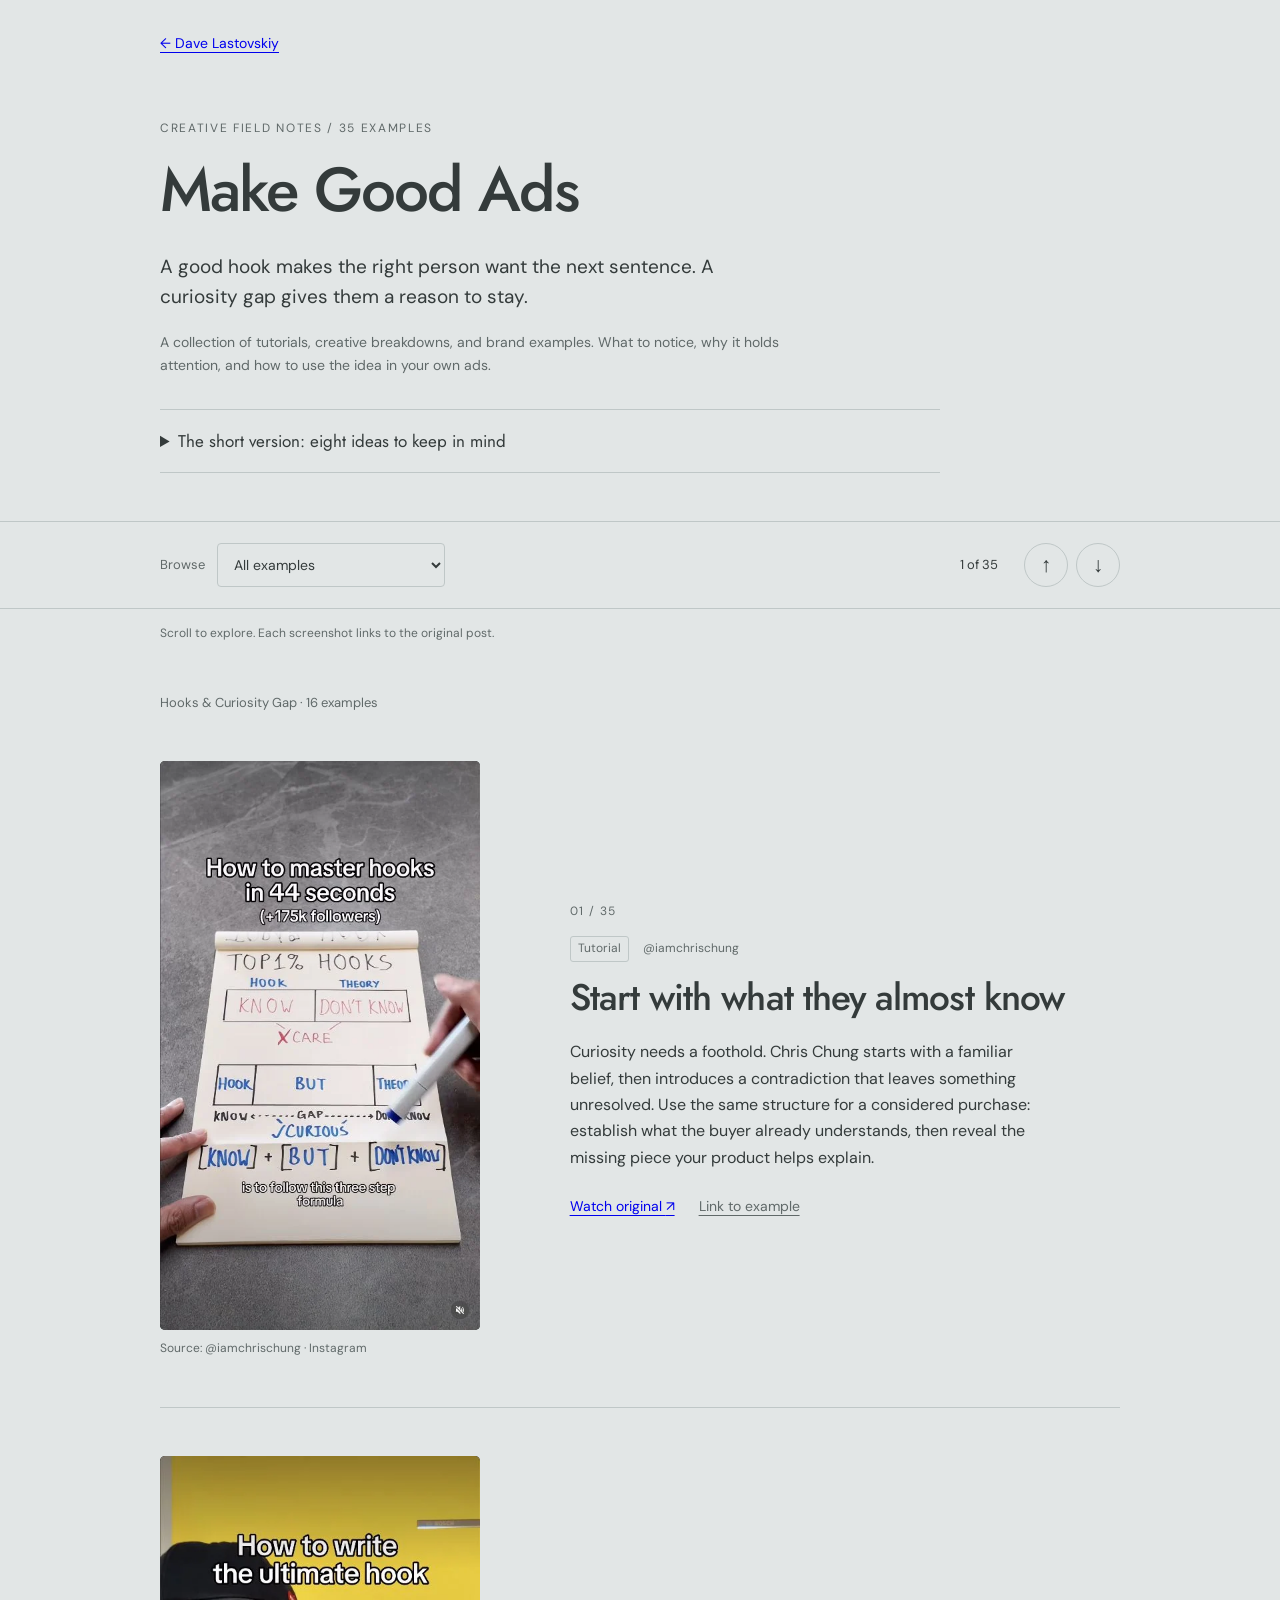
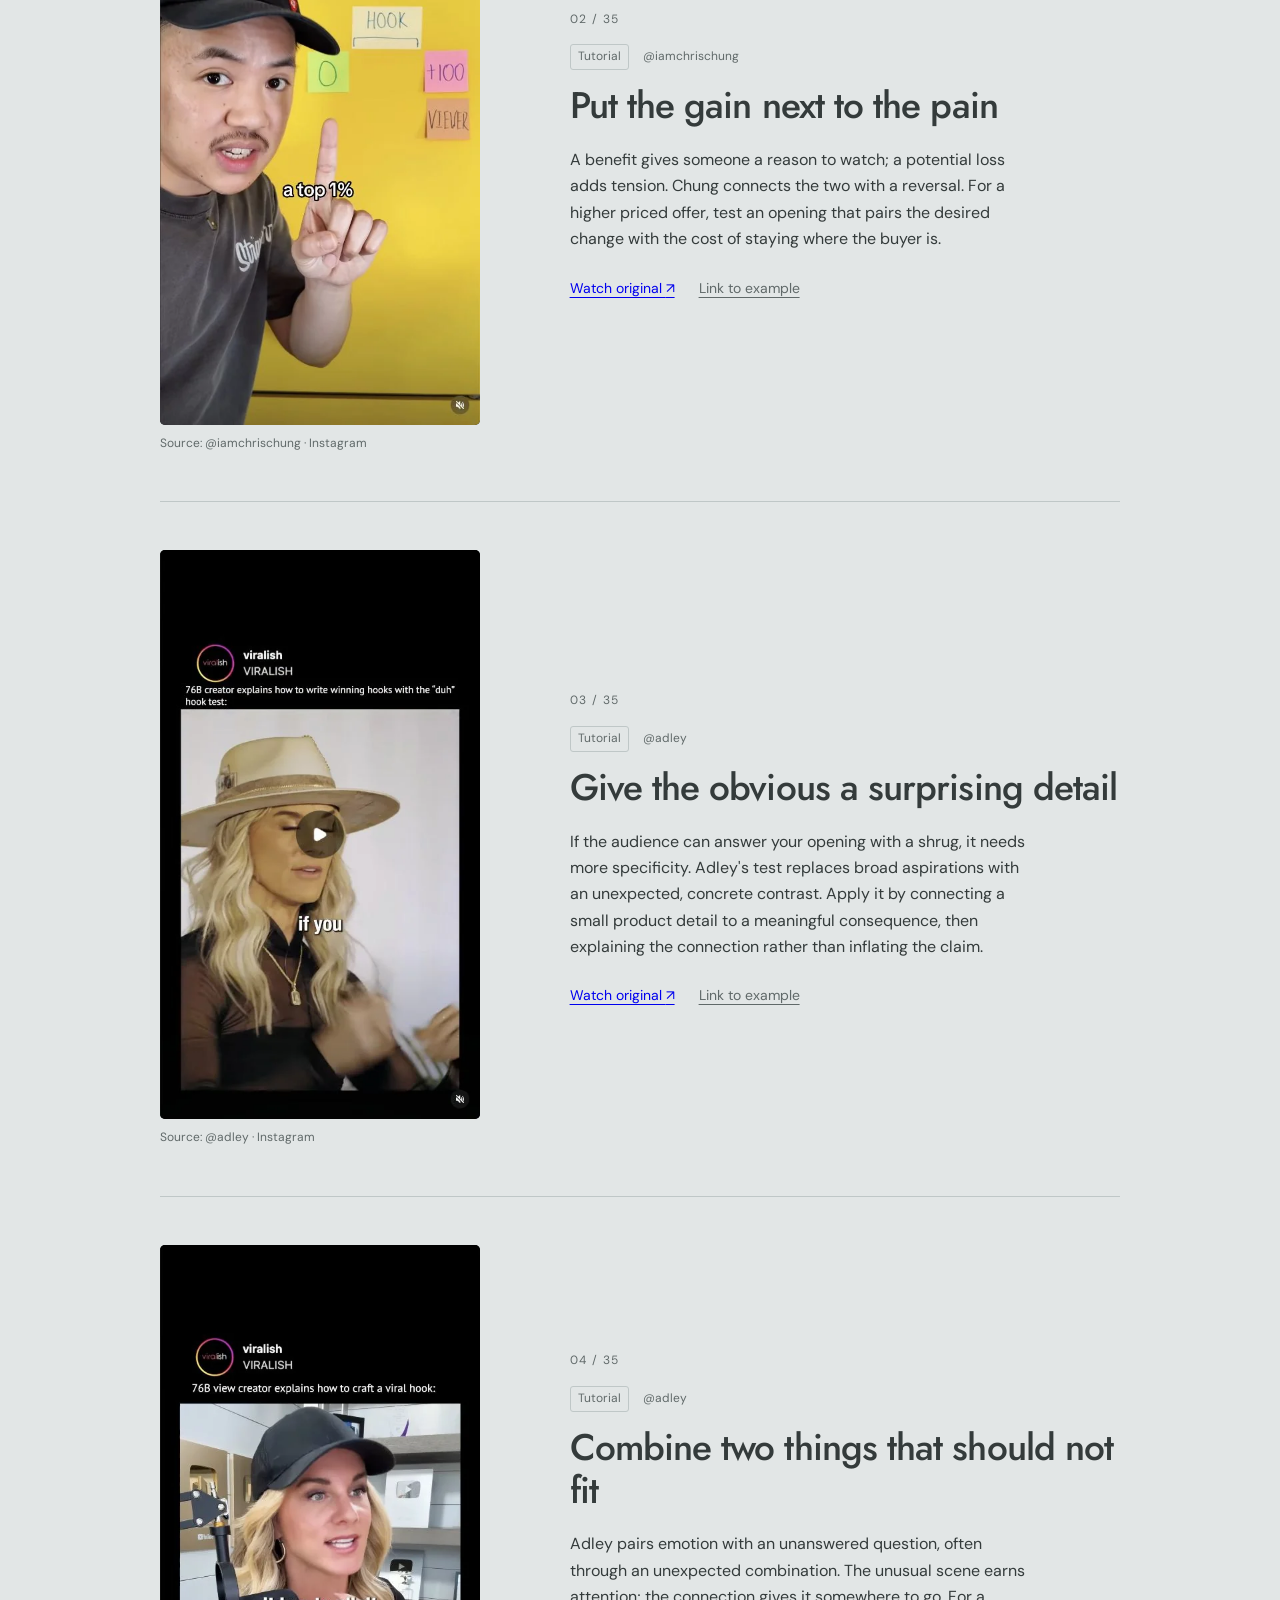
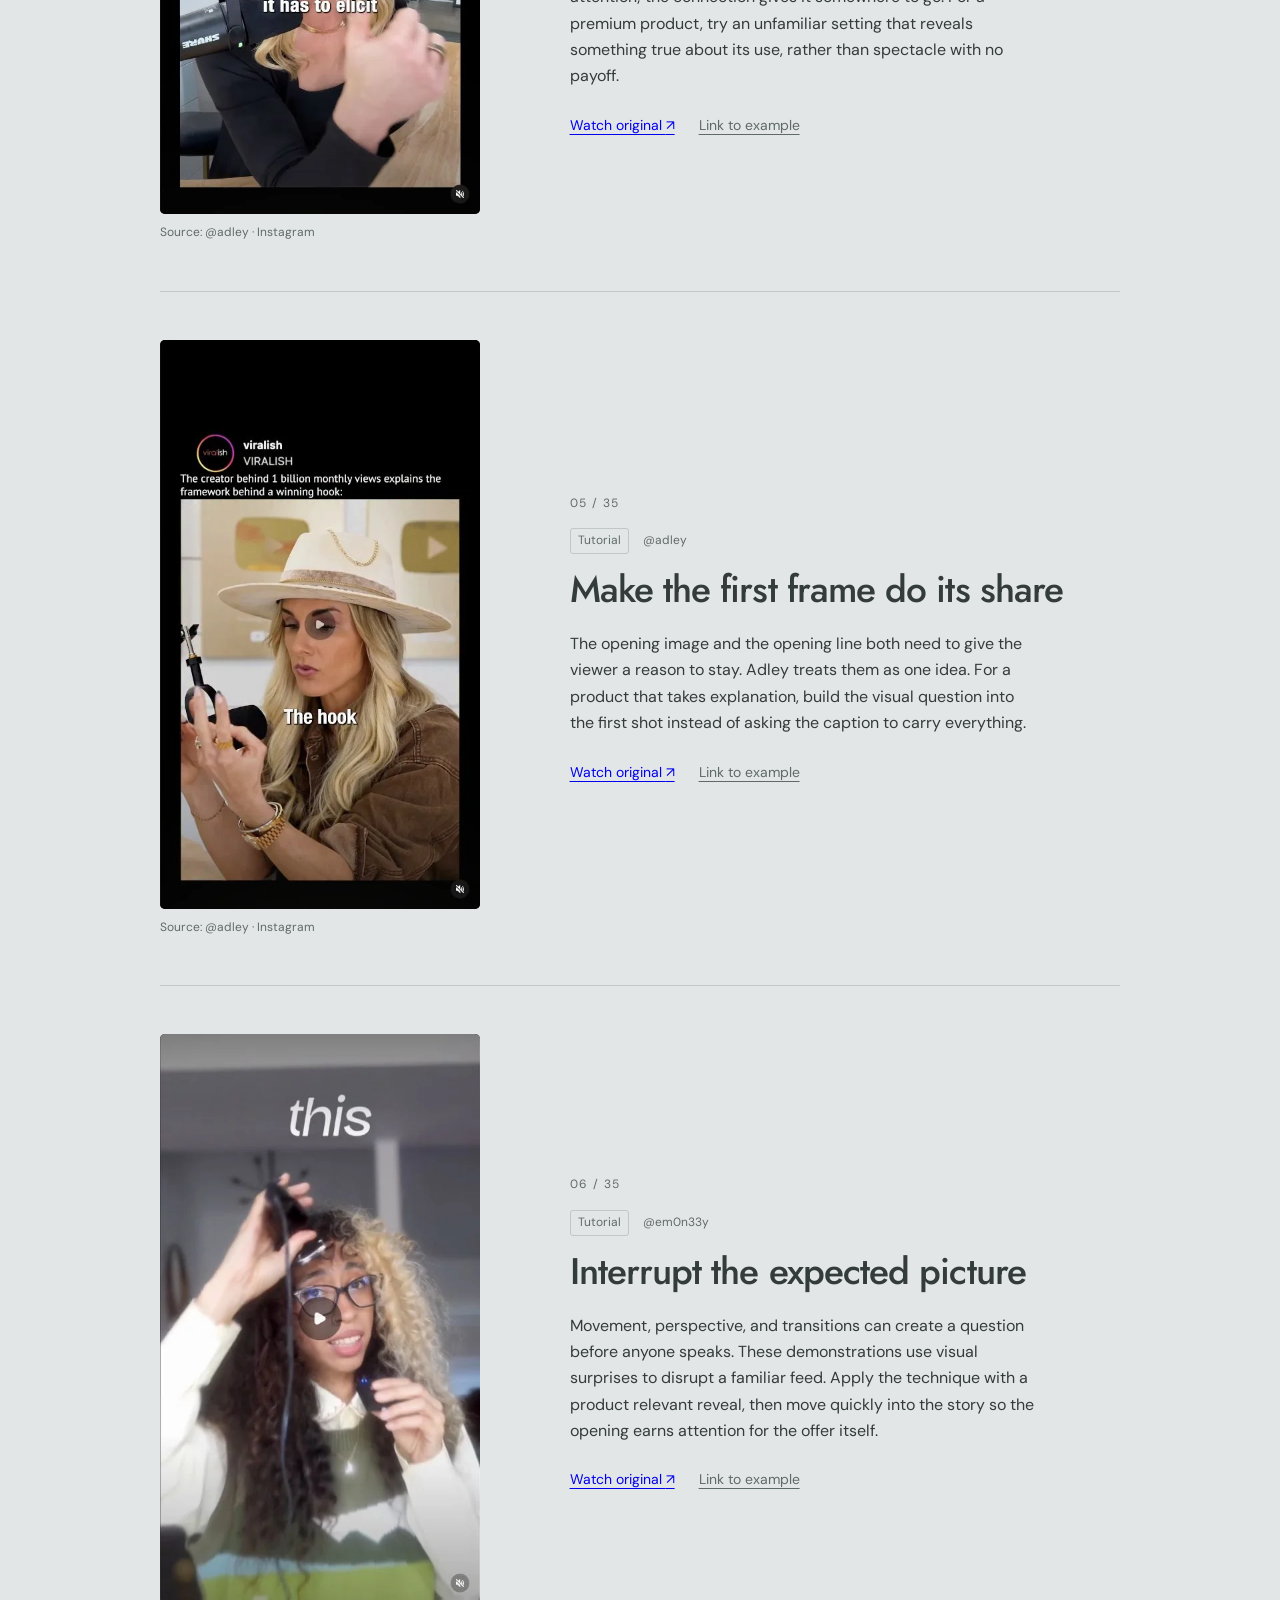
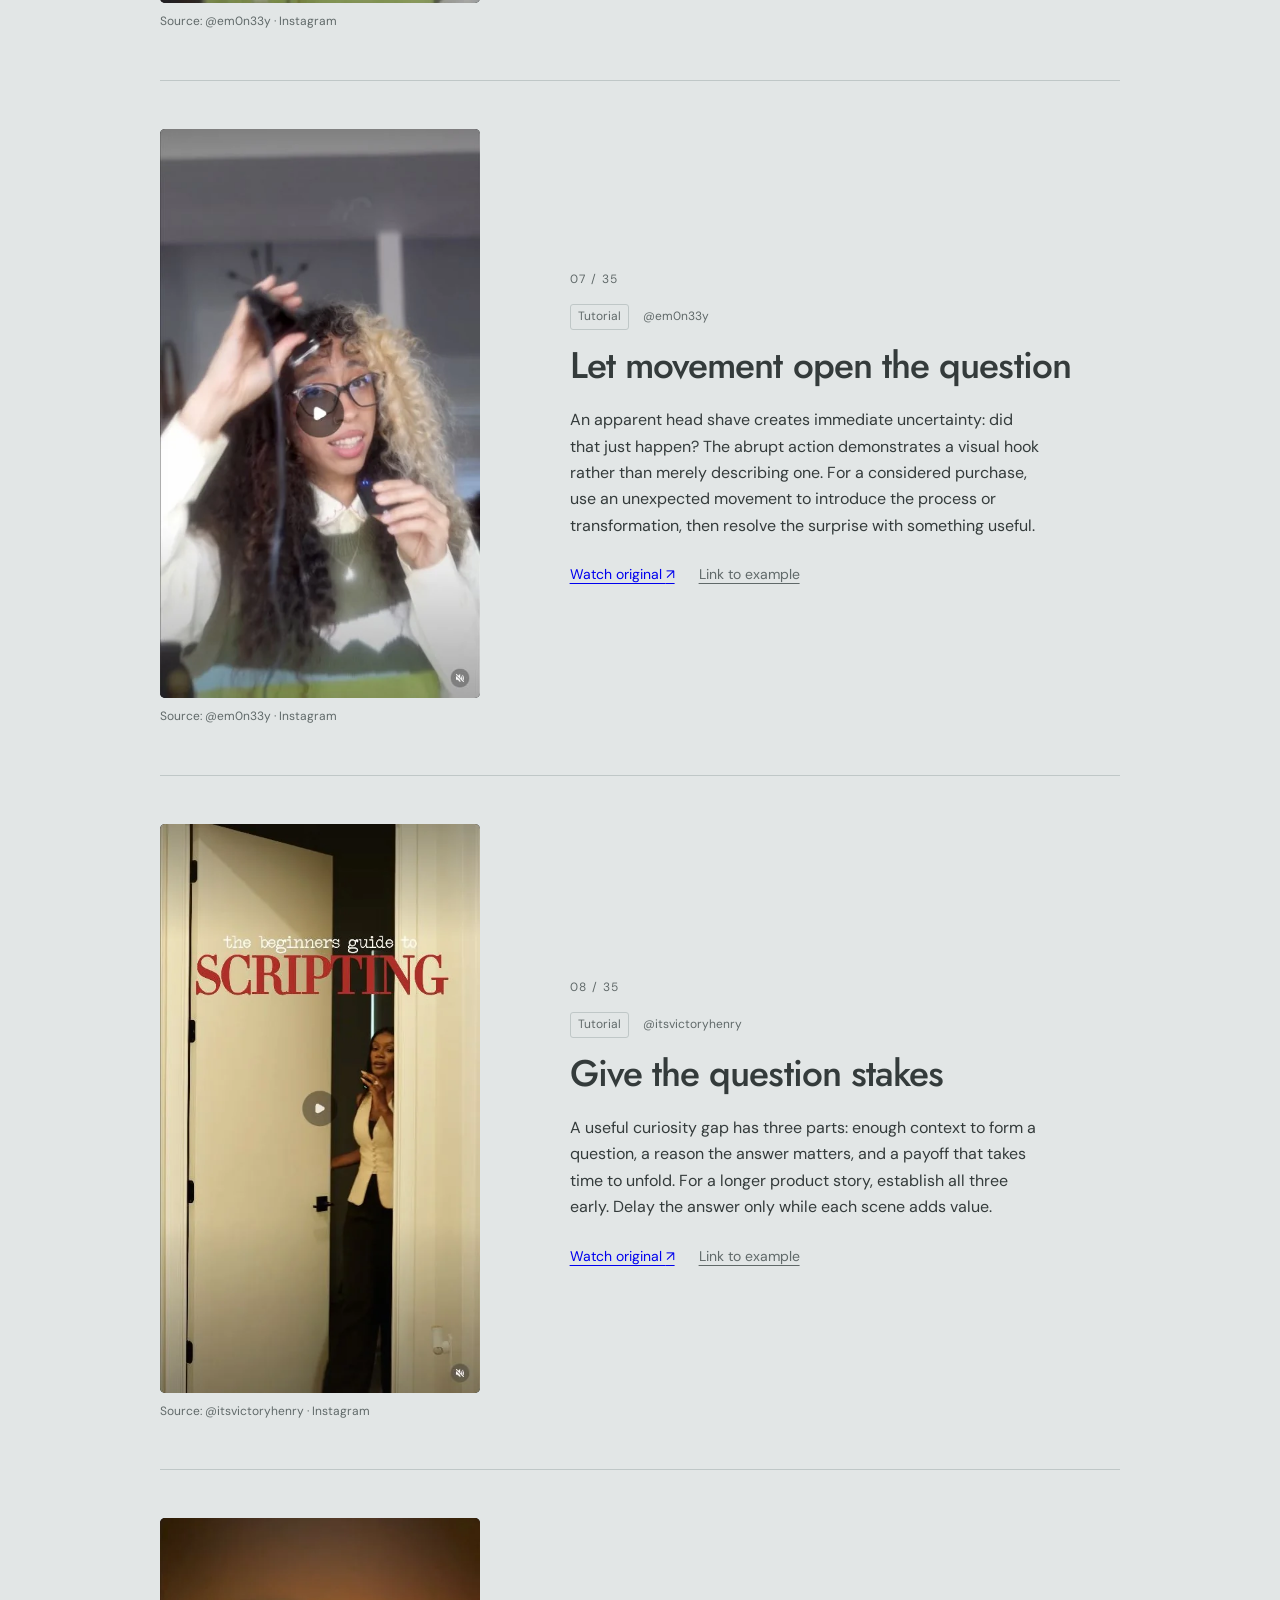
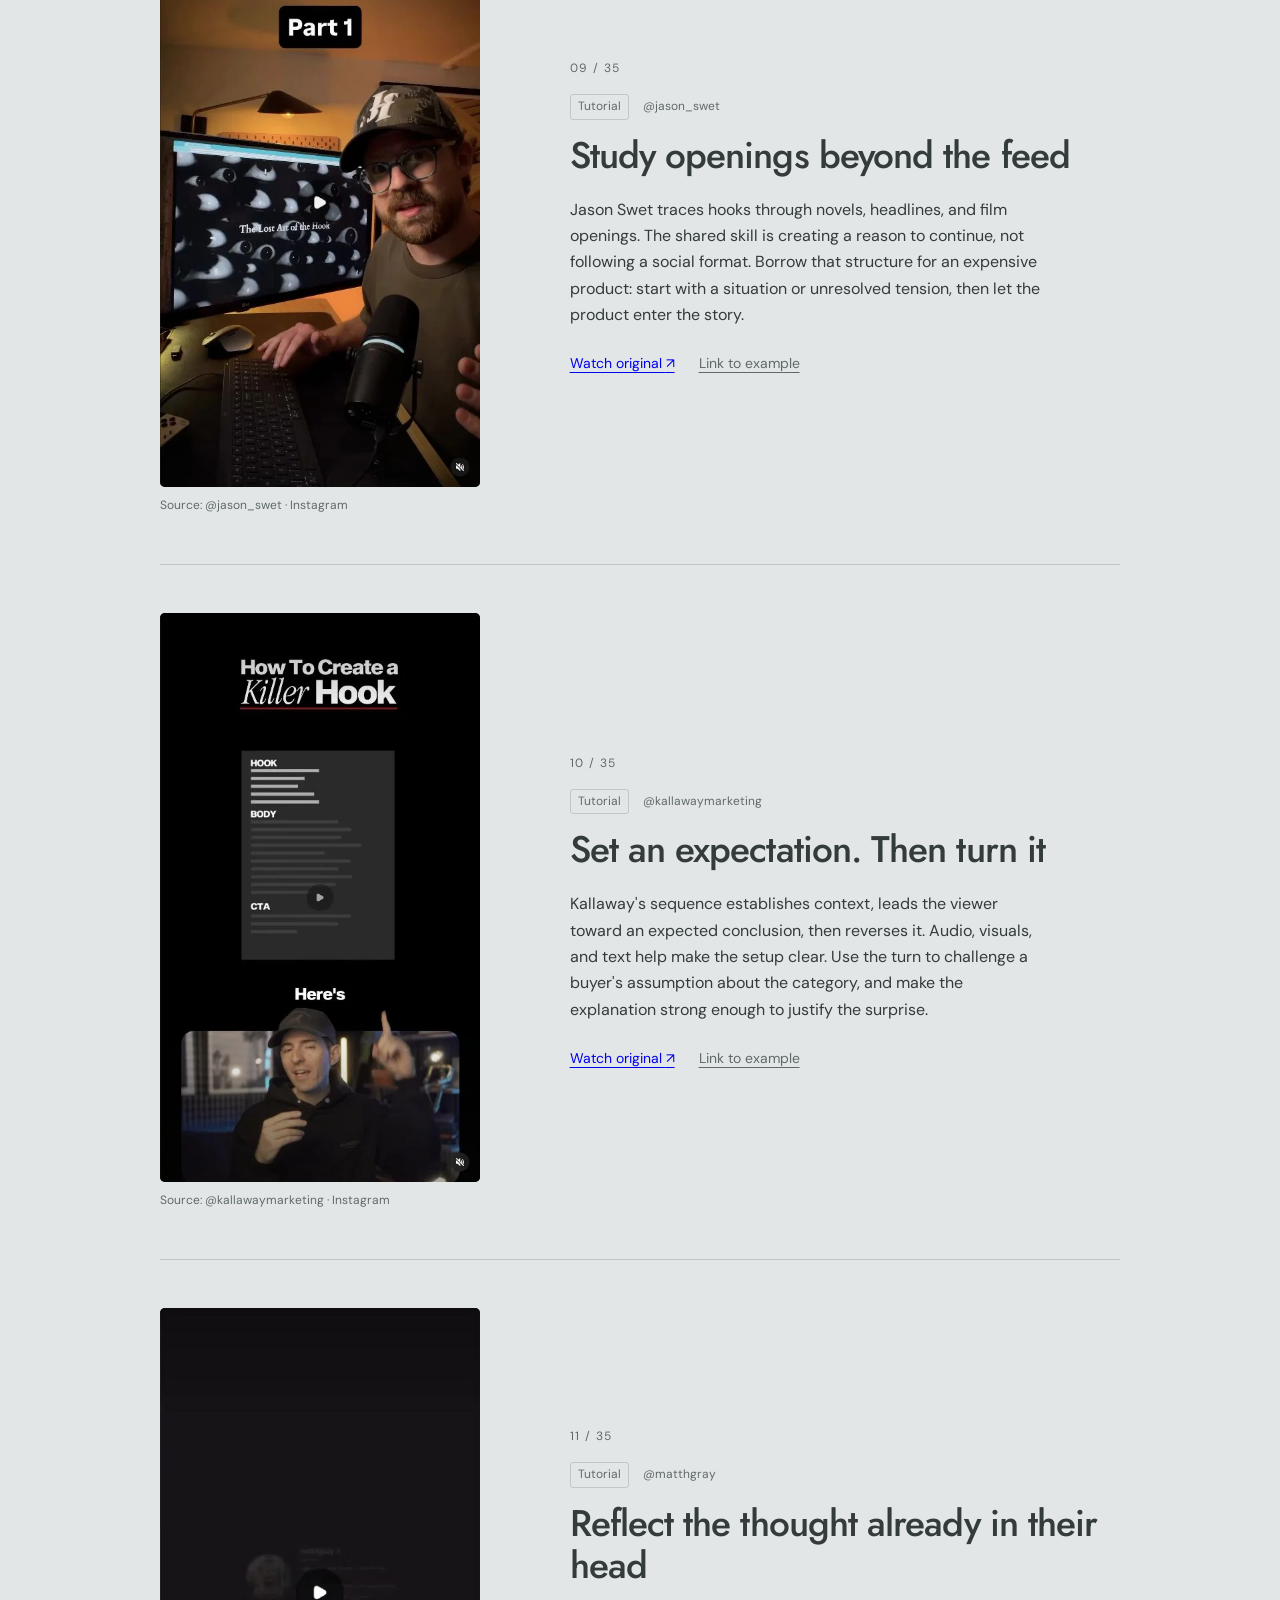
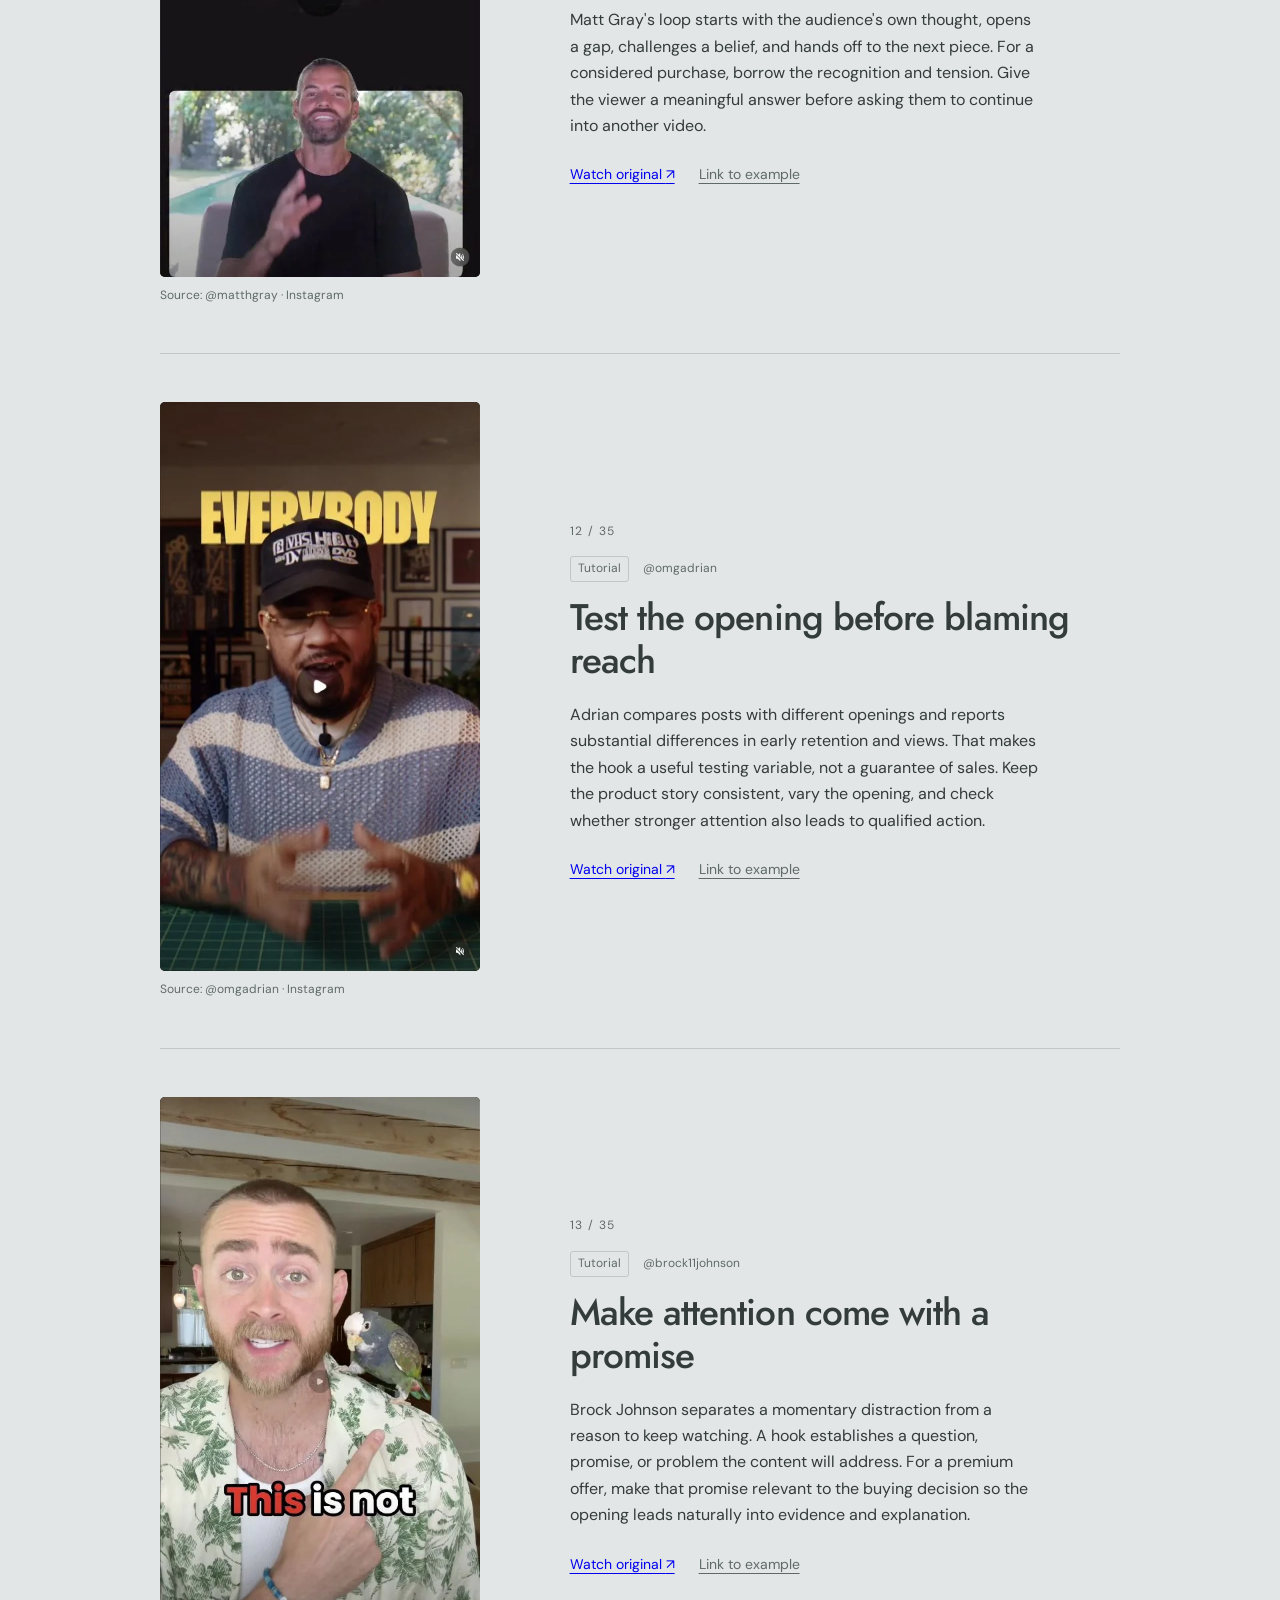
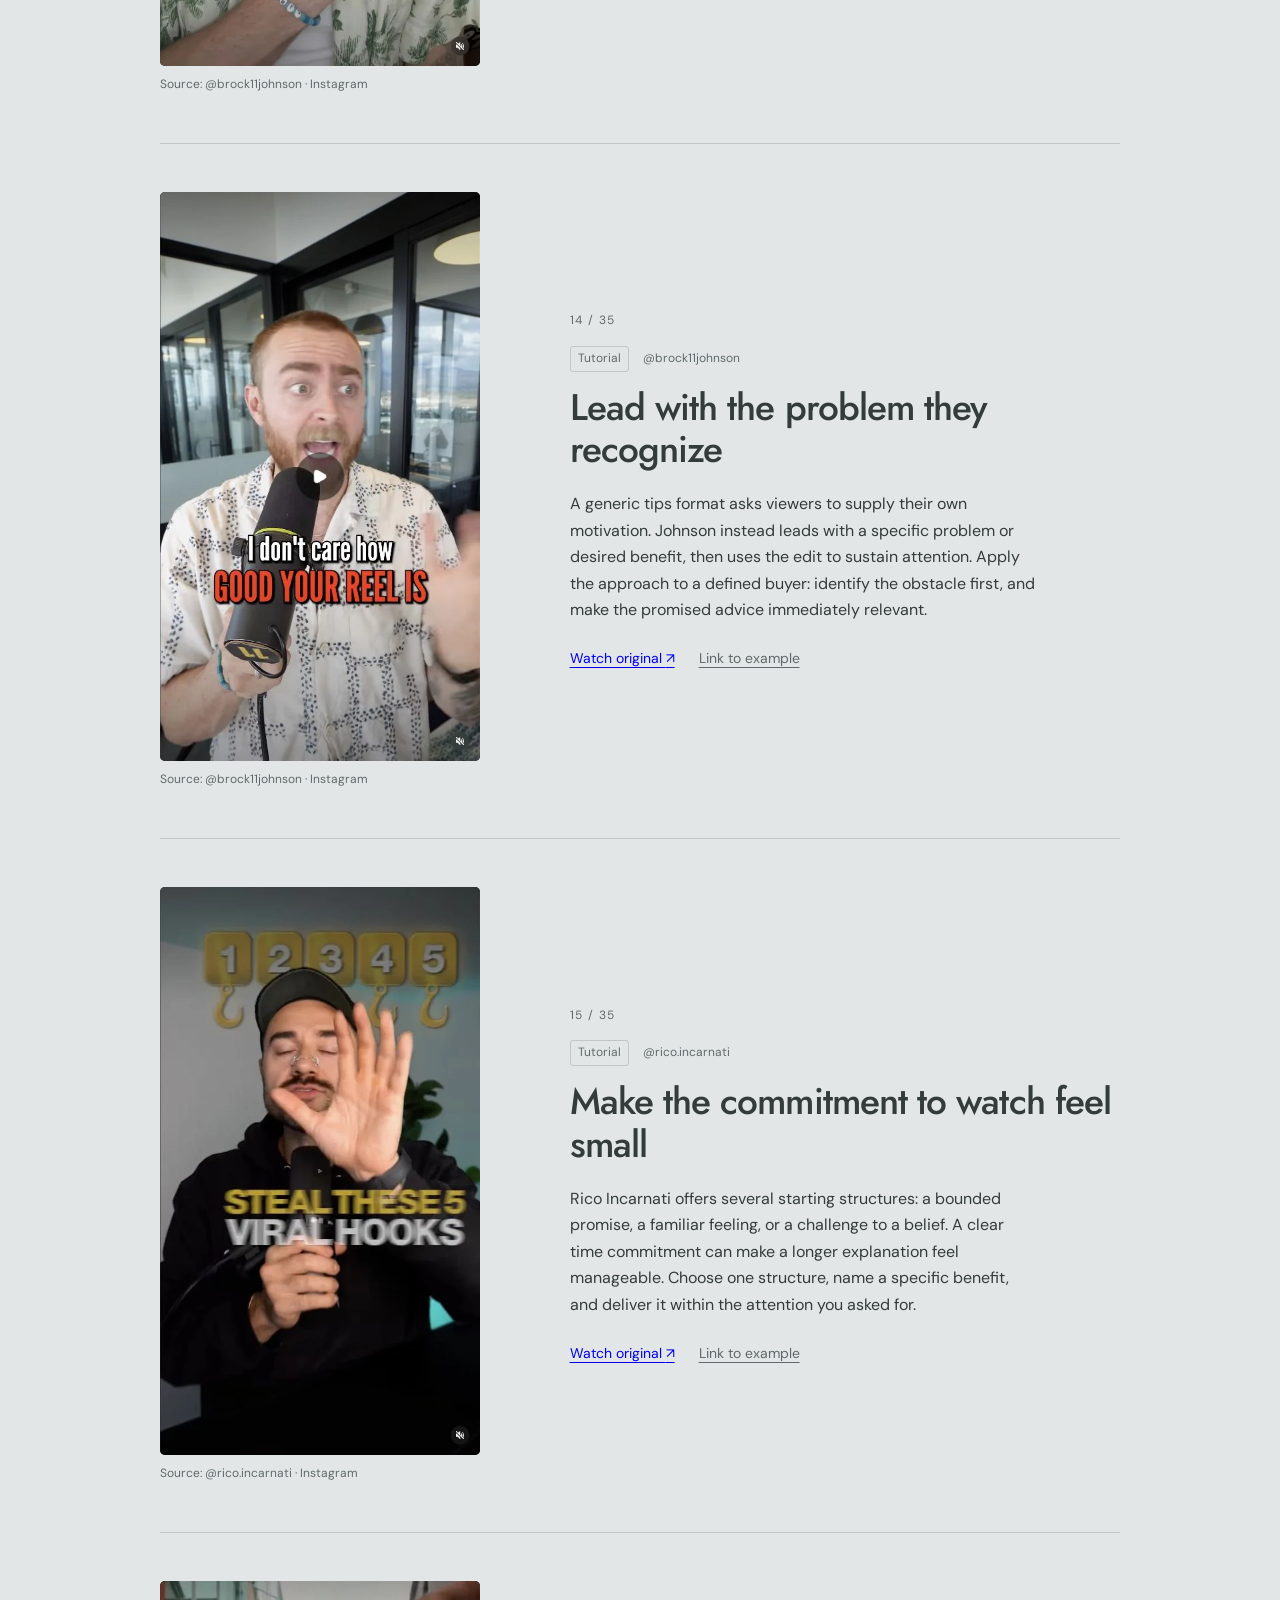
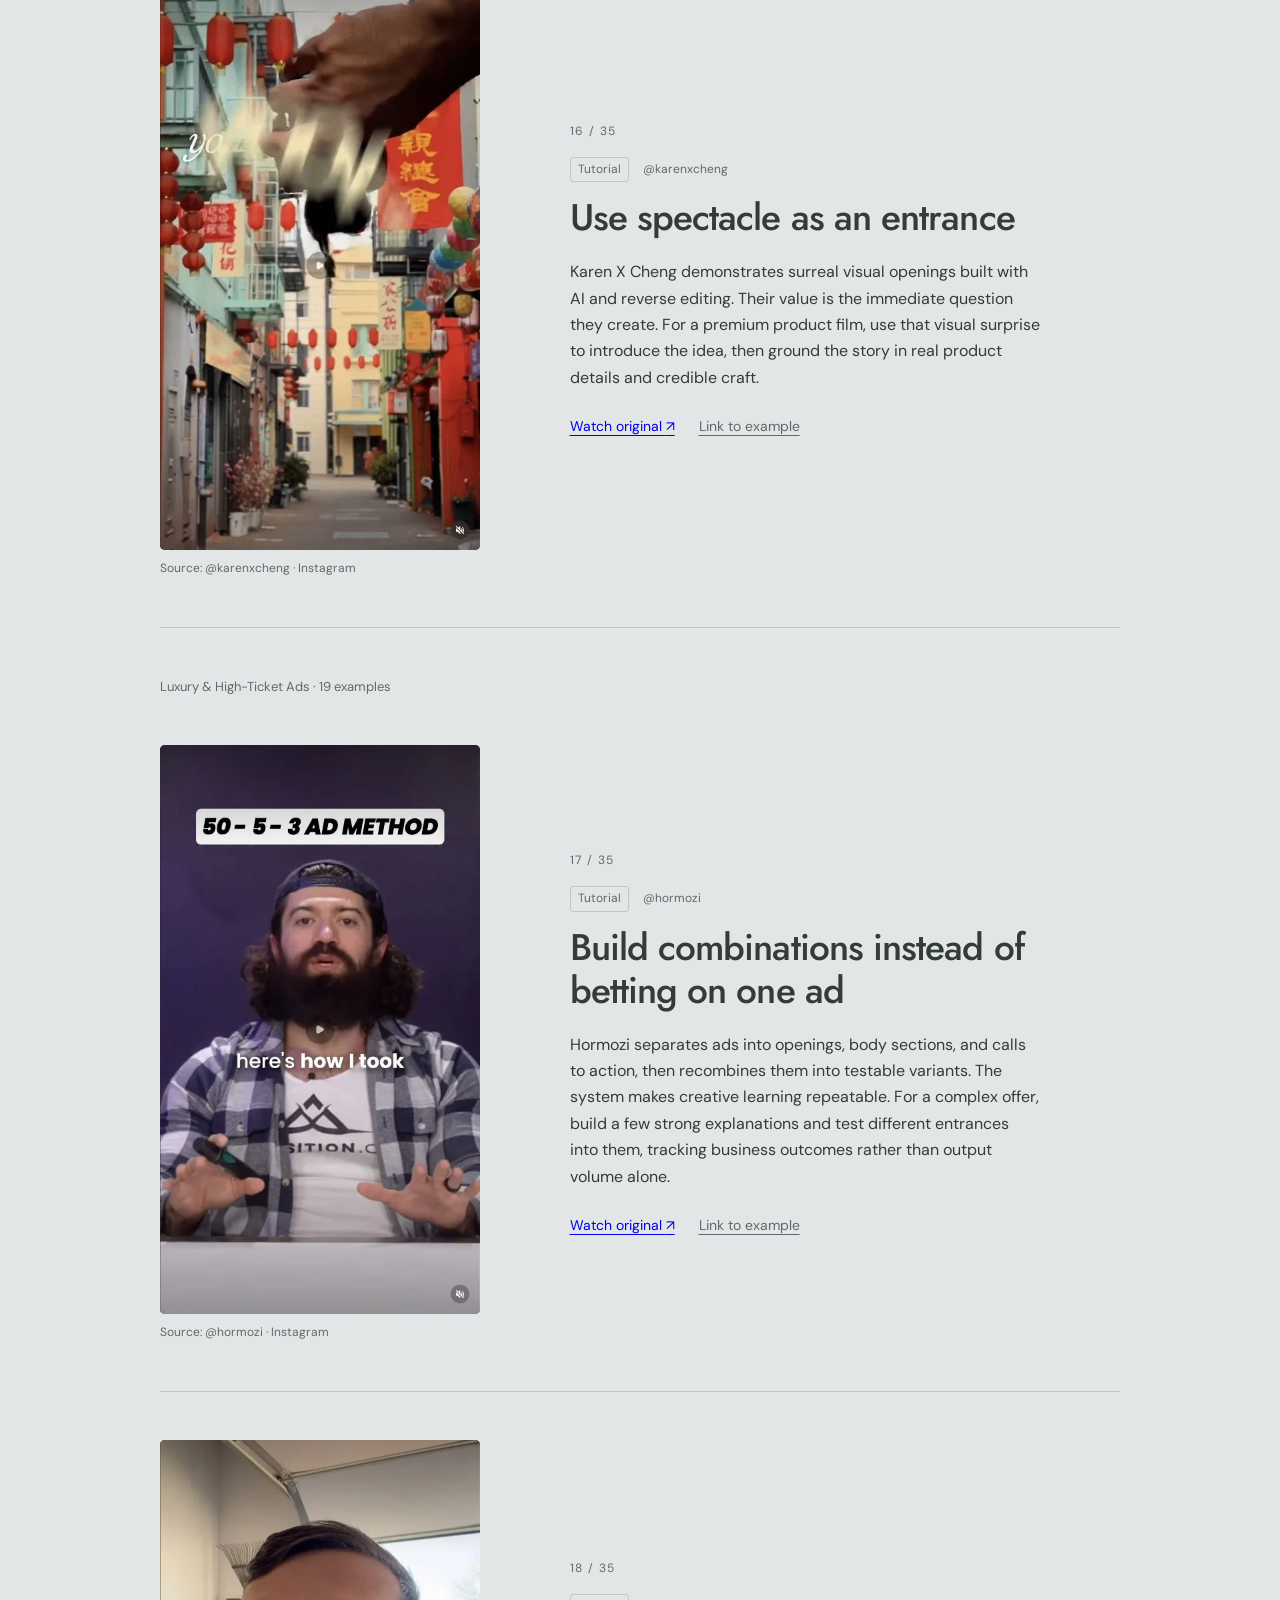
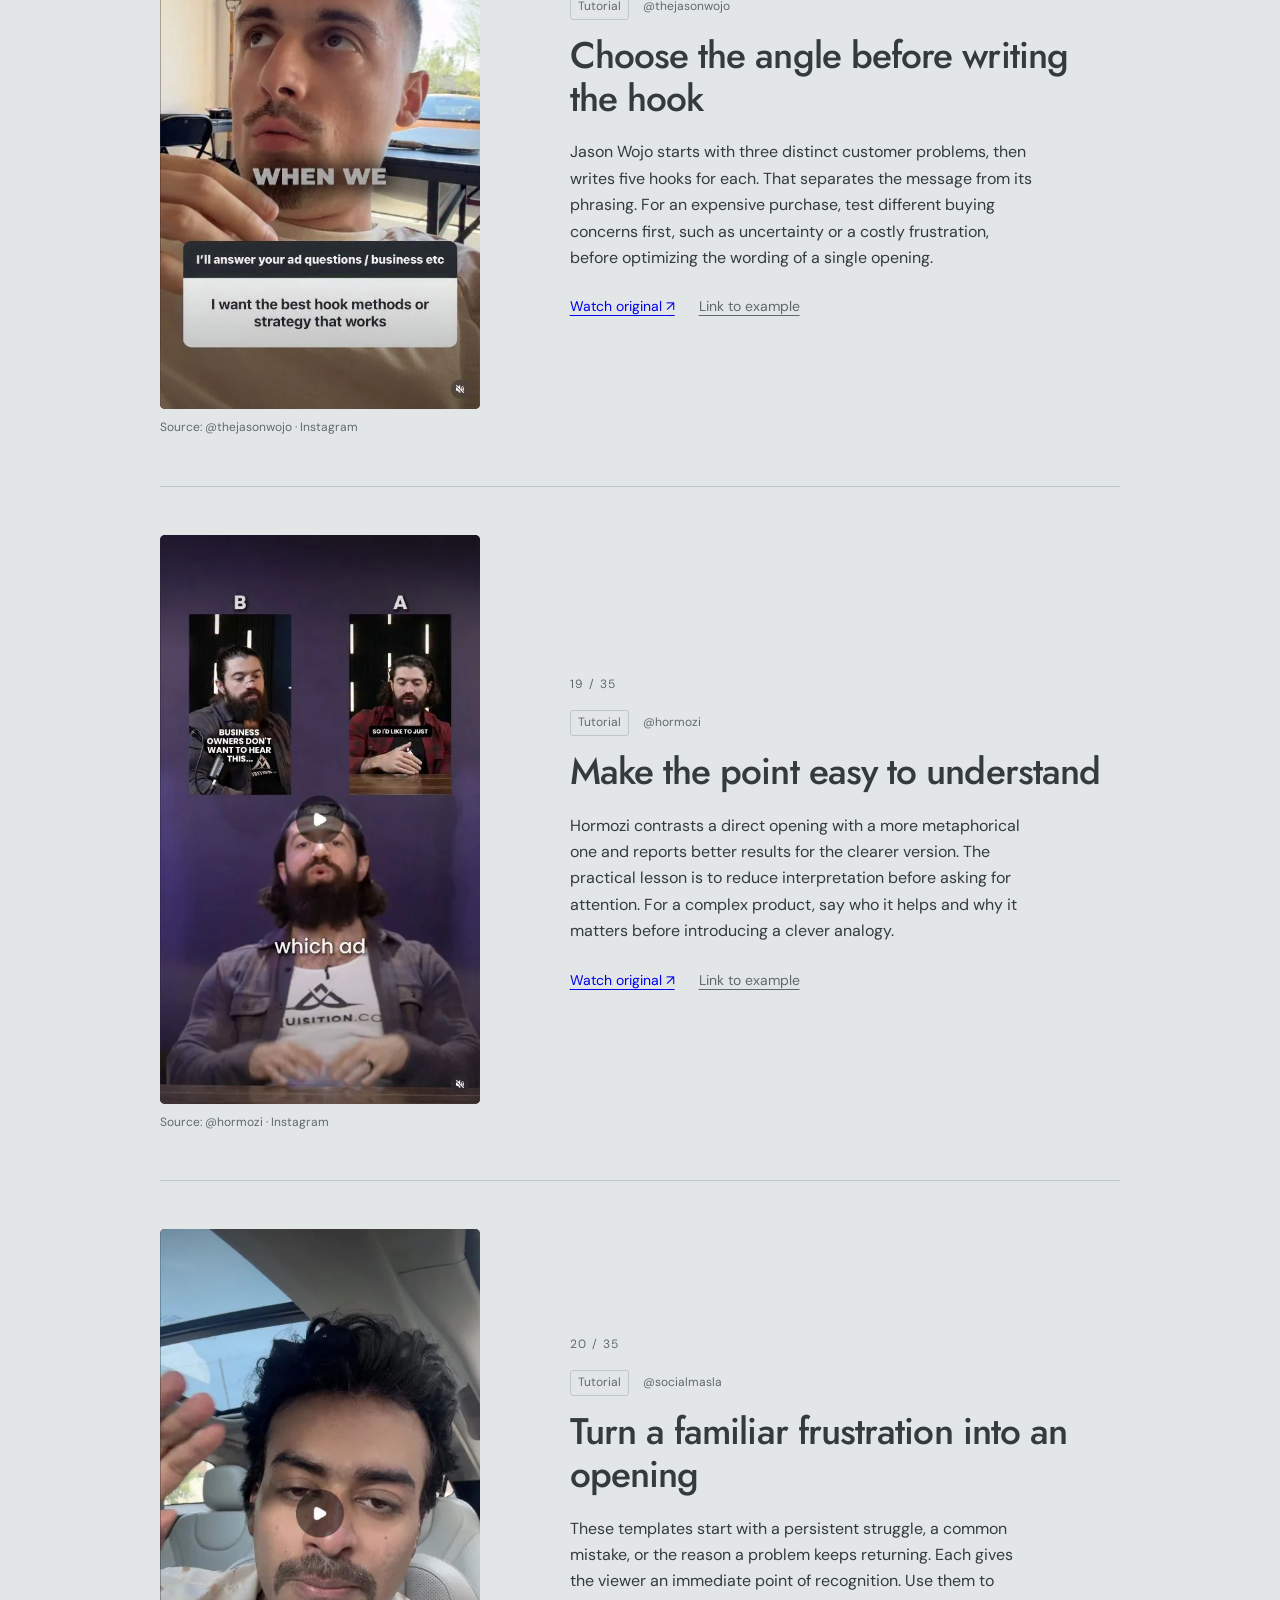
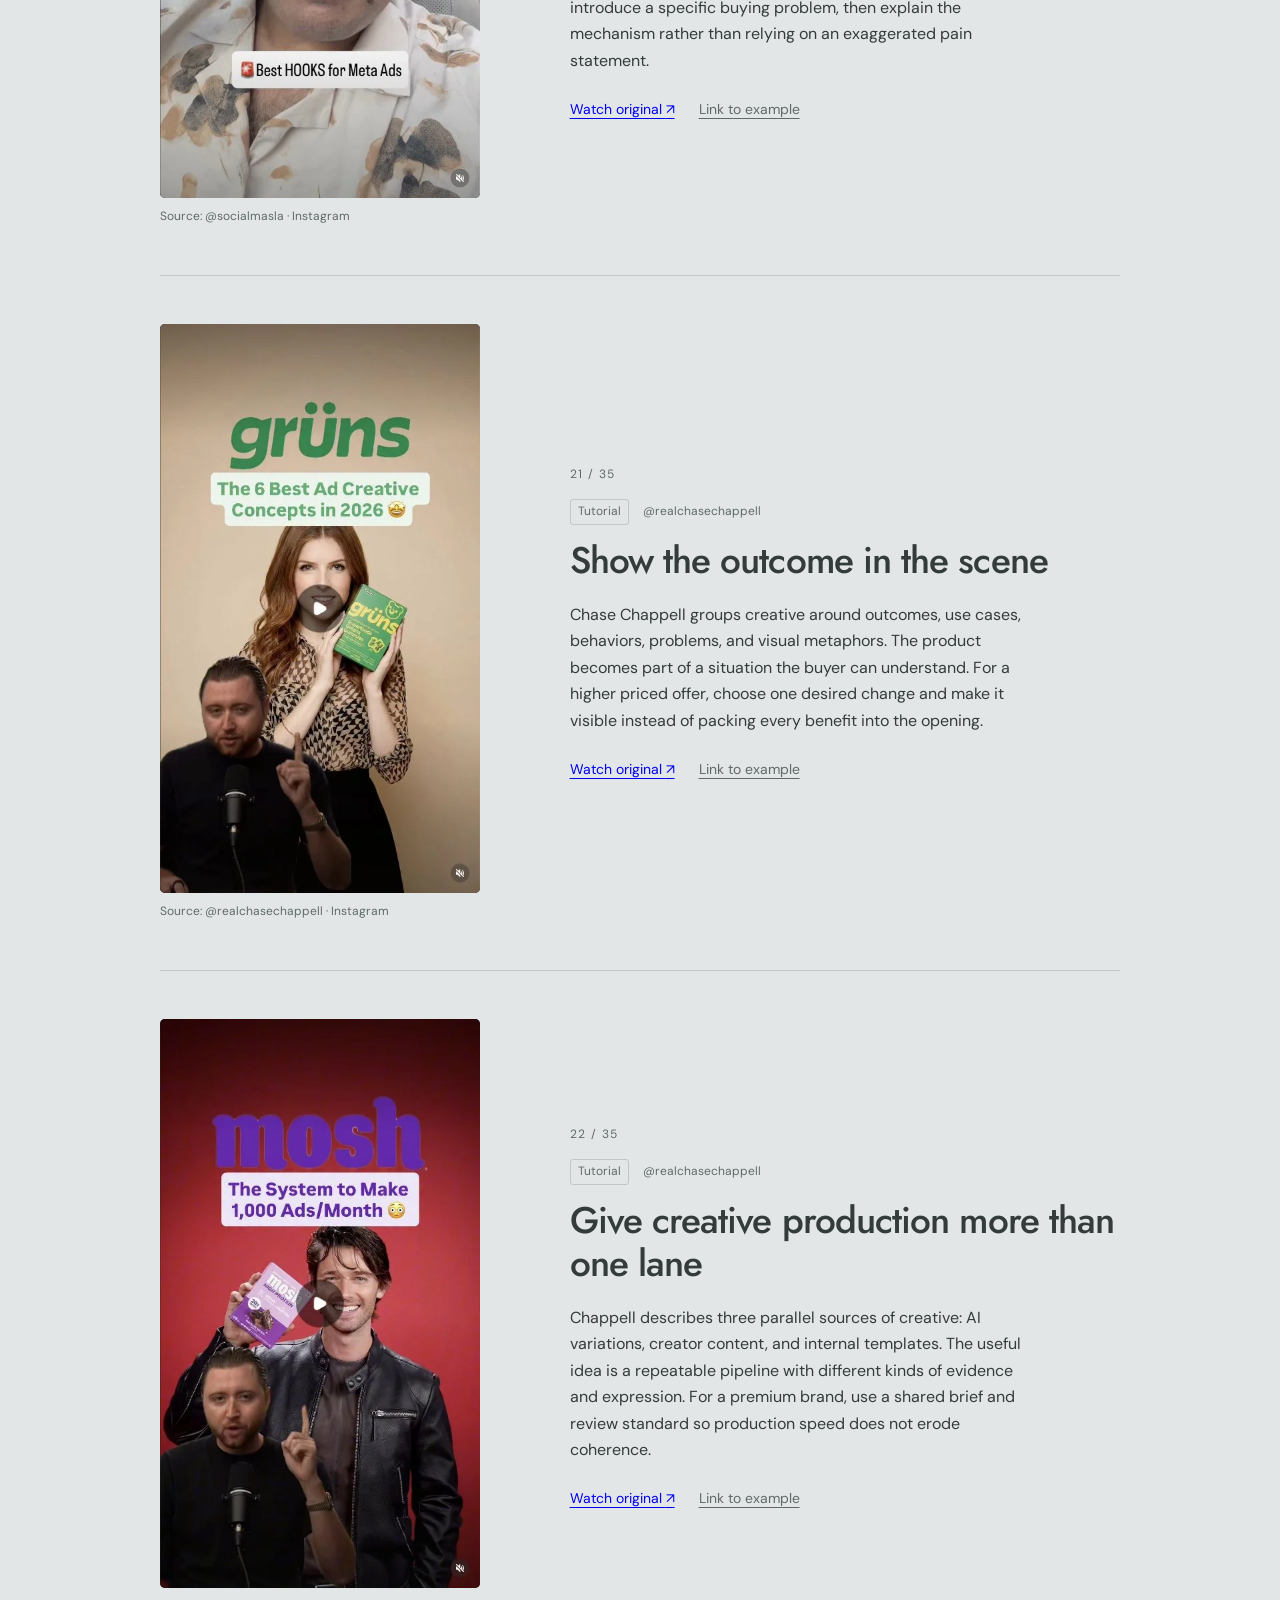
==== commit 0530b4c3: "Rename guide to Make Good Ads and move homepage link to Projects" ====
--- a/how-to-make-good-ads-hooks-curiosity/index.html
+++ b/how-to-make-good-ads-hooks-curiosity/index.html
@@ -3,20 +3,20 @@
 <head>
 <meta charset="utf-8">
 <meta name="viewport" content="width=device-width, initial-scale=1">
-<title>How to make ads that convert with hooks and curiosity gap | Dave Lastovskiy</title>
+<title>Make Good Ads | Dave Lastovskiy</title>
 <meta name="description" content="35 examples of hooks, curiosity gaps, and premium ad creative. Short explanations of what to notice and how to apply it.">
 <link rel="canonical" href="https://davelasto.com/how-to-make-good-ads-hooks-curiosity">
 <meta property="og:type" content="article">
-<meta property="og:title" content="How to make ads that convert with hooks and curiosity gap">
+<meta property="og:title" content="Make Good Ads">
 <meta property="og:description" content="35 examples of hooks, curiosity gaps, and premium ad creative. Short explanations of what to notice and how to apply it.">
 <meta property="og:url" content="https://davelasto.com/how-to-make-good-ads-hooks-curiosity">
 <meta property="og:site_name" content="Dave Lastovskiy">
 <meta property="og:image" content="https://davelasto.com/how-to-make-good-ads-hooks-curiosity/assets/social.jpg">
 <meta property="og:image:width" content="1200">
 <meta property="og:image:height" content="630">
-<meta property="og:image:alt" content="Hooks, curiosity, and the reason to keep watching. A guide by Dave Lastovskiy.">
+<meta property="og:image:alt" content="Make Good Ads. A guide to hooks and curiosity by Dave Lastovskiy.">
 <meta name="twitter:card" content="summary_large_image">
-<meta name="twitter:title" content="How to make ads that convert with hooks and curiosity gap">
+<meta name="twitter:title" content="Make Good Ads">
 <meta name="twitter:description" content="35 examples of hooks, curiosity gaps, and premium ad creative. Short explanations of what to notice and how to apply it.">
 <meta name="twitter:image" content="https://davelasto.com/how-to-make-good-ads-hooks-curiosity/assets/social.jpg">
 <link rel="preconnect" href="https://fonts.googleapis.com">
@@ -30,7 +30,7 @@
 <header class="wrap">
   <a class="home" href="/">← Dave Lastovskiy</a>
   <p class="eyebrow">Creative field notes / 35 examples</p>
-  <h1>How to make ads that convert with hooks and curiosity gap</h1>
+  <h1>Make Good Ads</h1>
   <p class="lede">A good hook makes the right person want the next sentence. A curiosity gap gives them a reason to stay.</p>
   <p class="intro-note">A collection of tutorials, creative breakdowns, and brand examples. What to notice, why it holds attention, and how to use the idea in your own ads.</p>
   <details class="principles"><summary>The short version: eight ideas to keep in mind</summary><ol><li><strong>Start with partial knowledge</strong><p>Establish something familiar, then introduce the missing piece.</p></li><li><strong>Align the first three seconds</strong><p>Make the picture, spoken line, and on-screen text tell the same opening idea.</p></li><li><strong>Make a promise</strong><p>Give the viewer a question or problem the rest of the ad will resolve.</p></li><li><strong>Keep the setup clear</strong><p>Curiosity works when the viewer understands why the answer matters.</p></li><li><strong>Build a testing system</strong><p>Vary hooks, explanations, and calls to action so you can learn what changes results.</p></li><li><strong>Show the outcome</strong><p>Make the desired change visible through a scene, a use case, or a demonstration.</p></li><li><strong>Recognize, then reveal</strong><p>Begin with a thought the buyer knows, challenge it, and earn the payoff.</p></li><li><strong>Keep a consistent point of view</strong><p>Use restraint and repetition to build recognition across different executions.</p></li></ol></details>
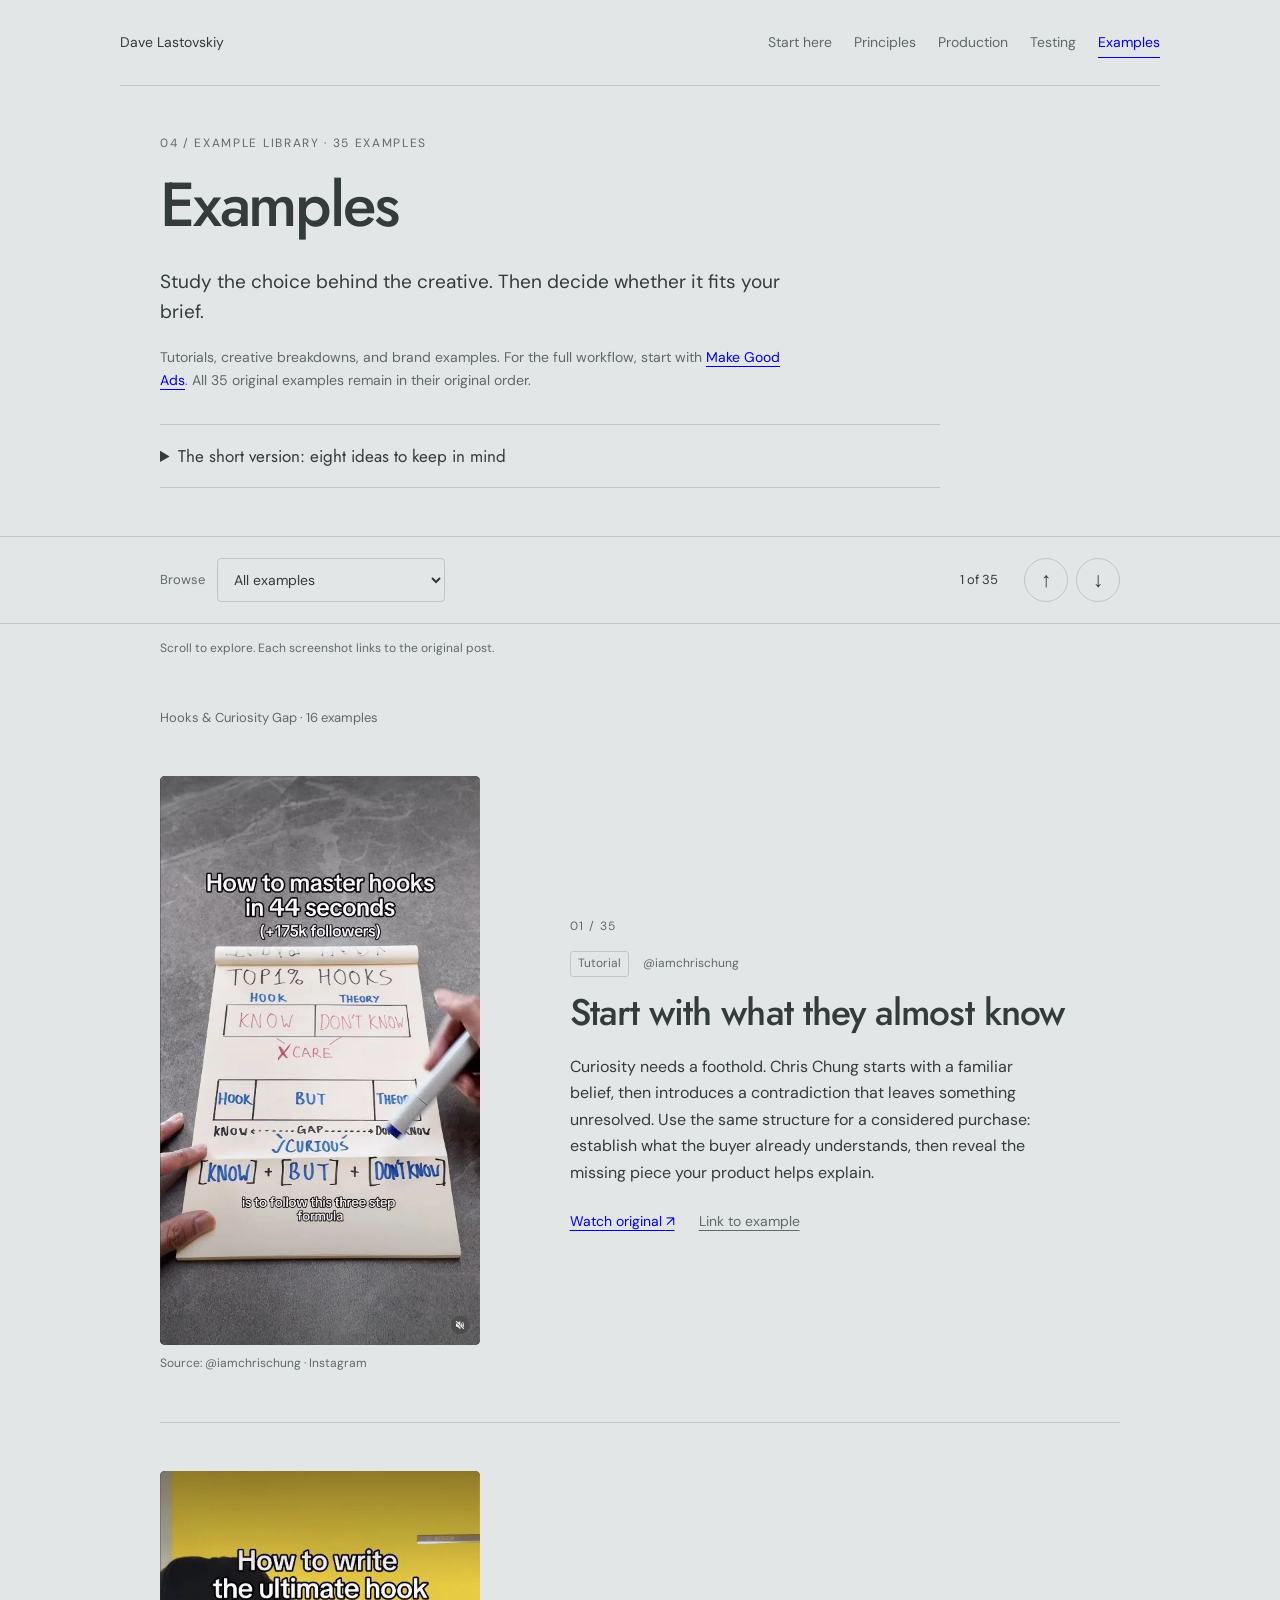
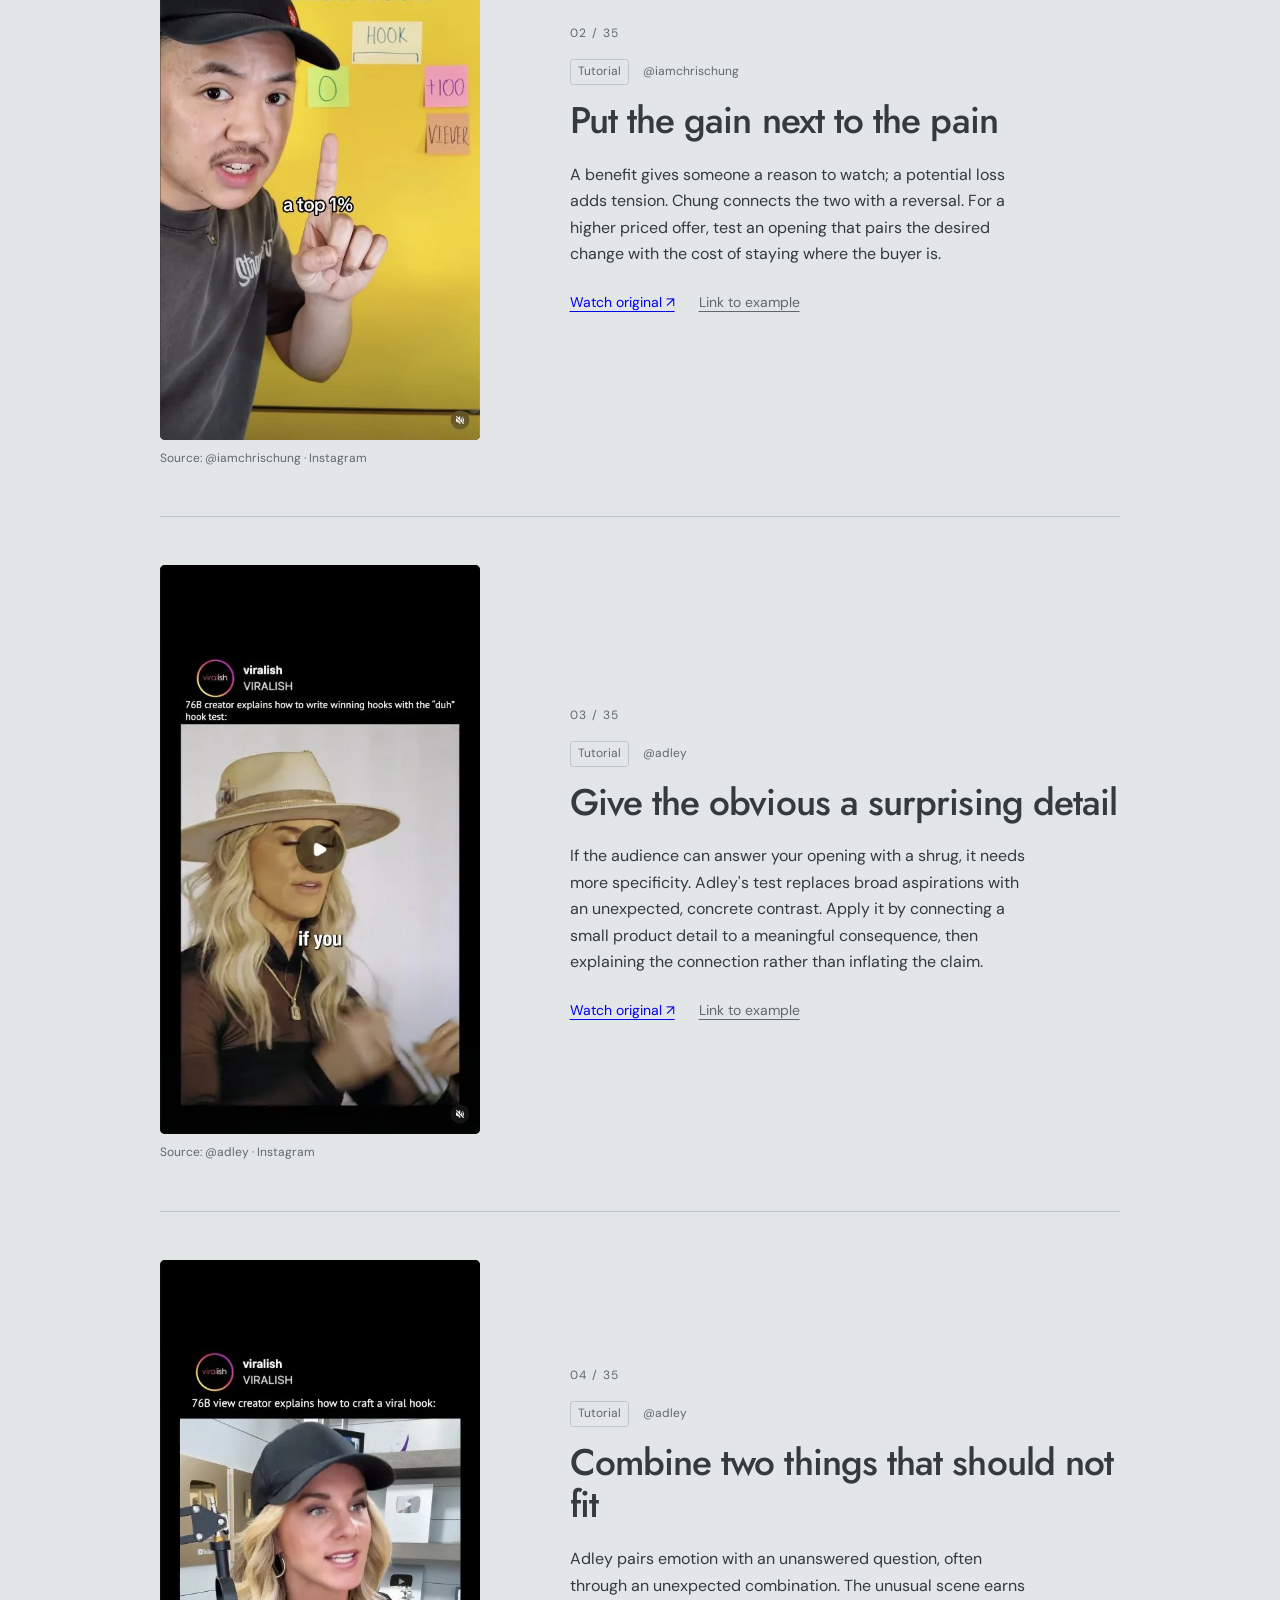
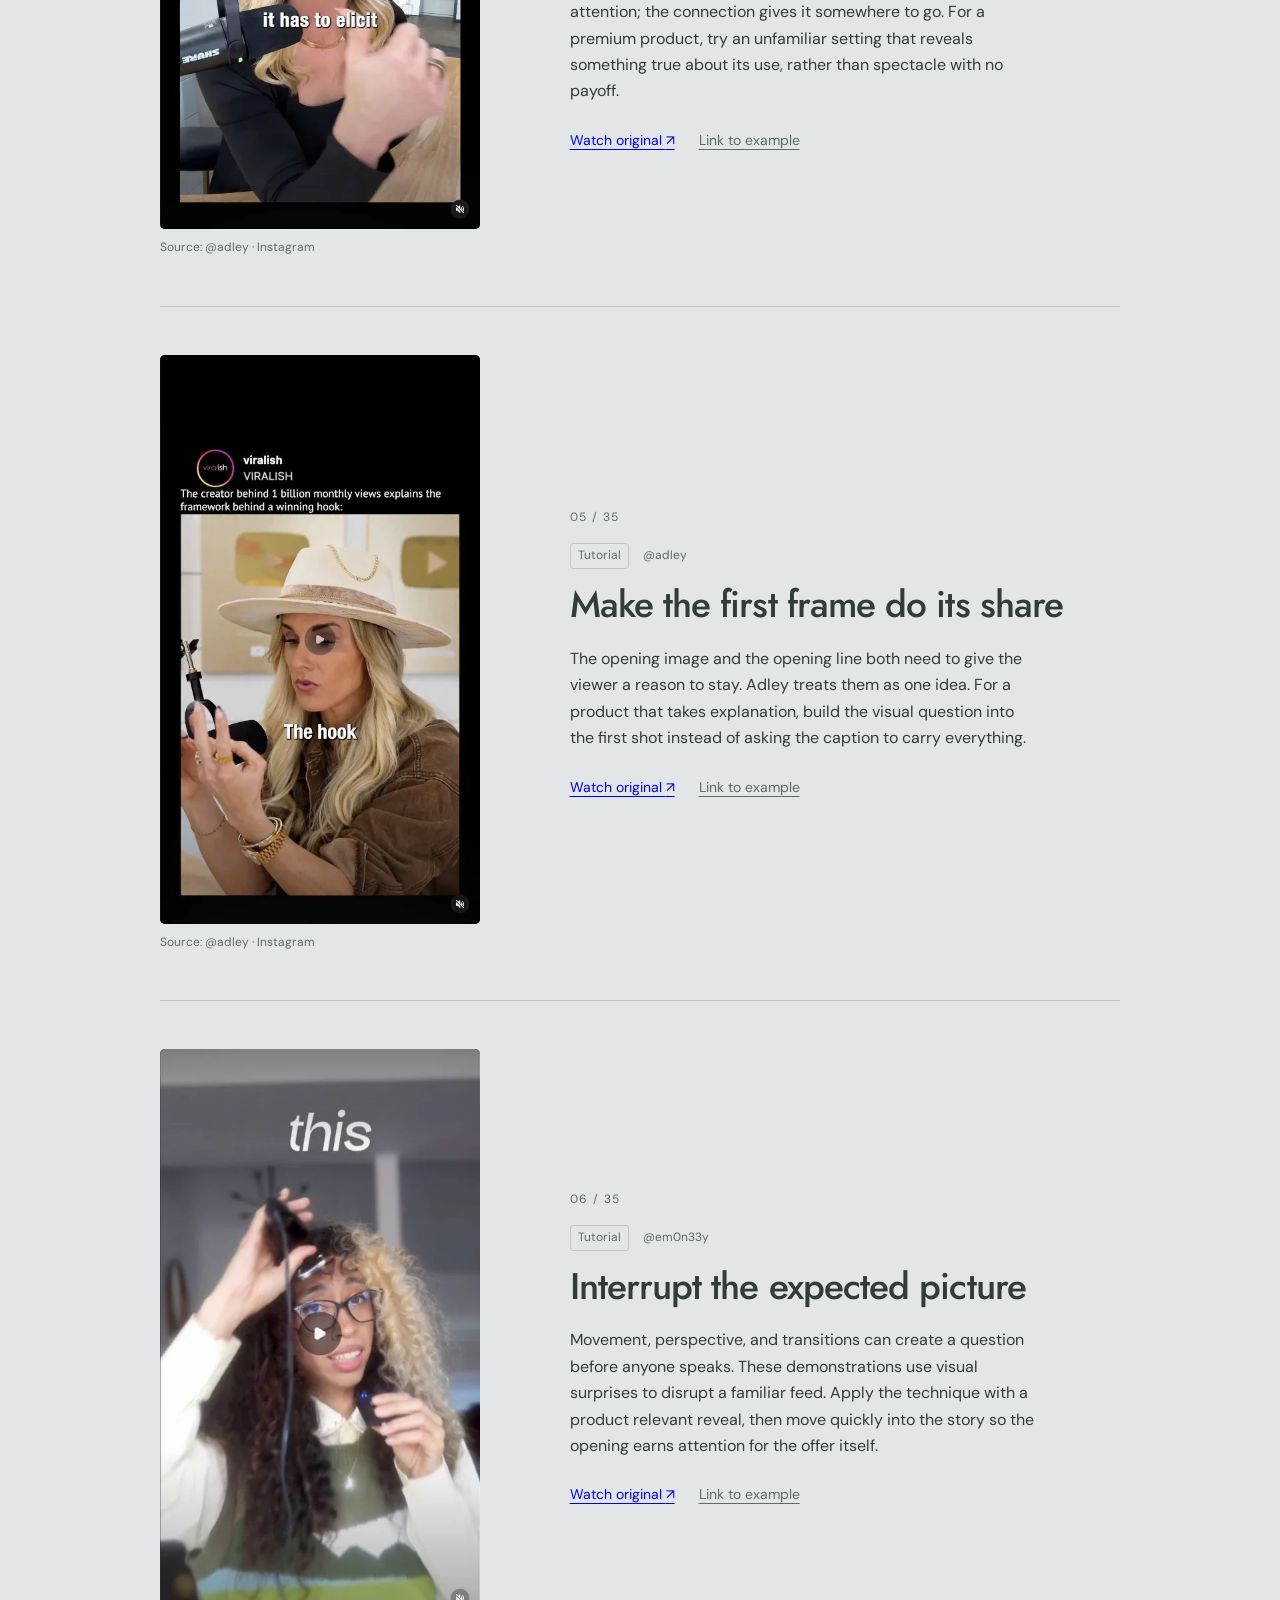
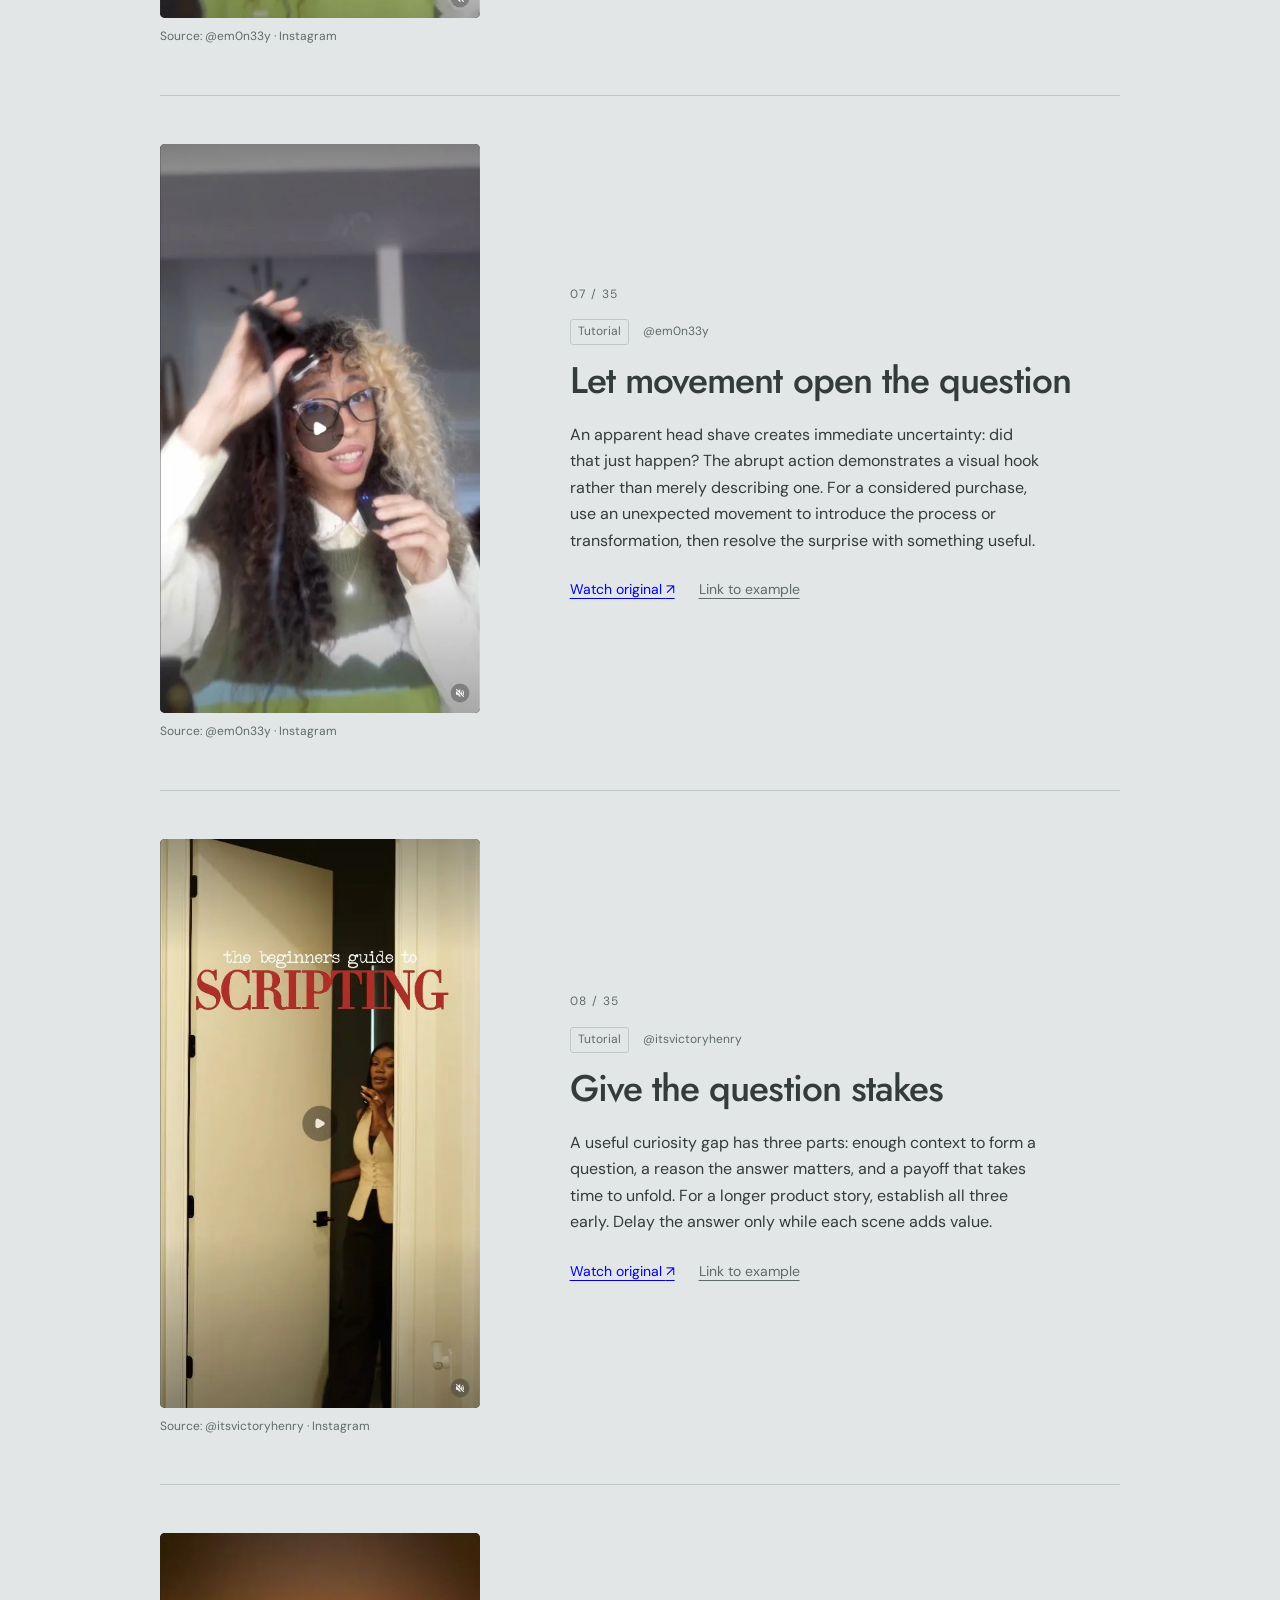
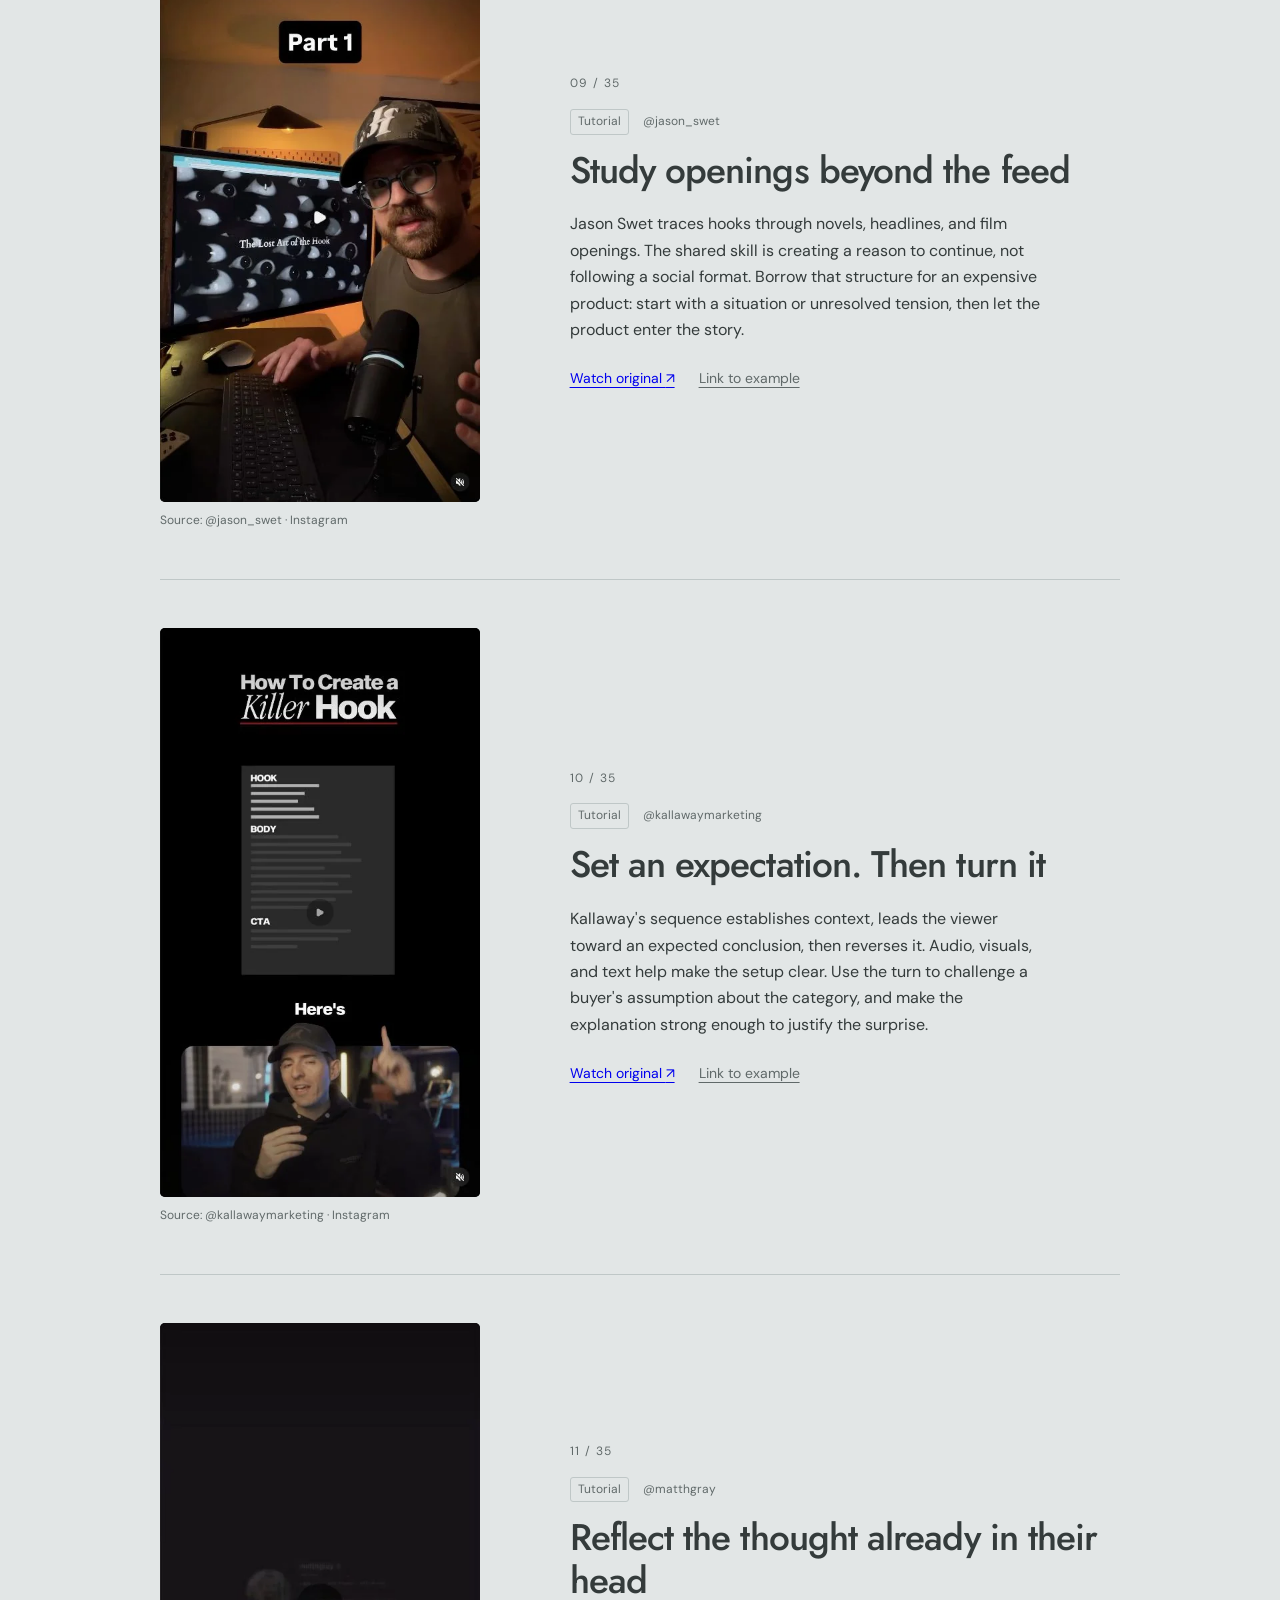
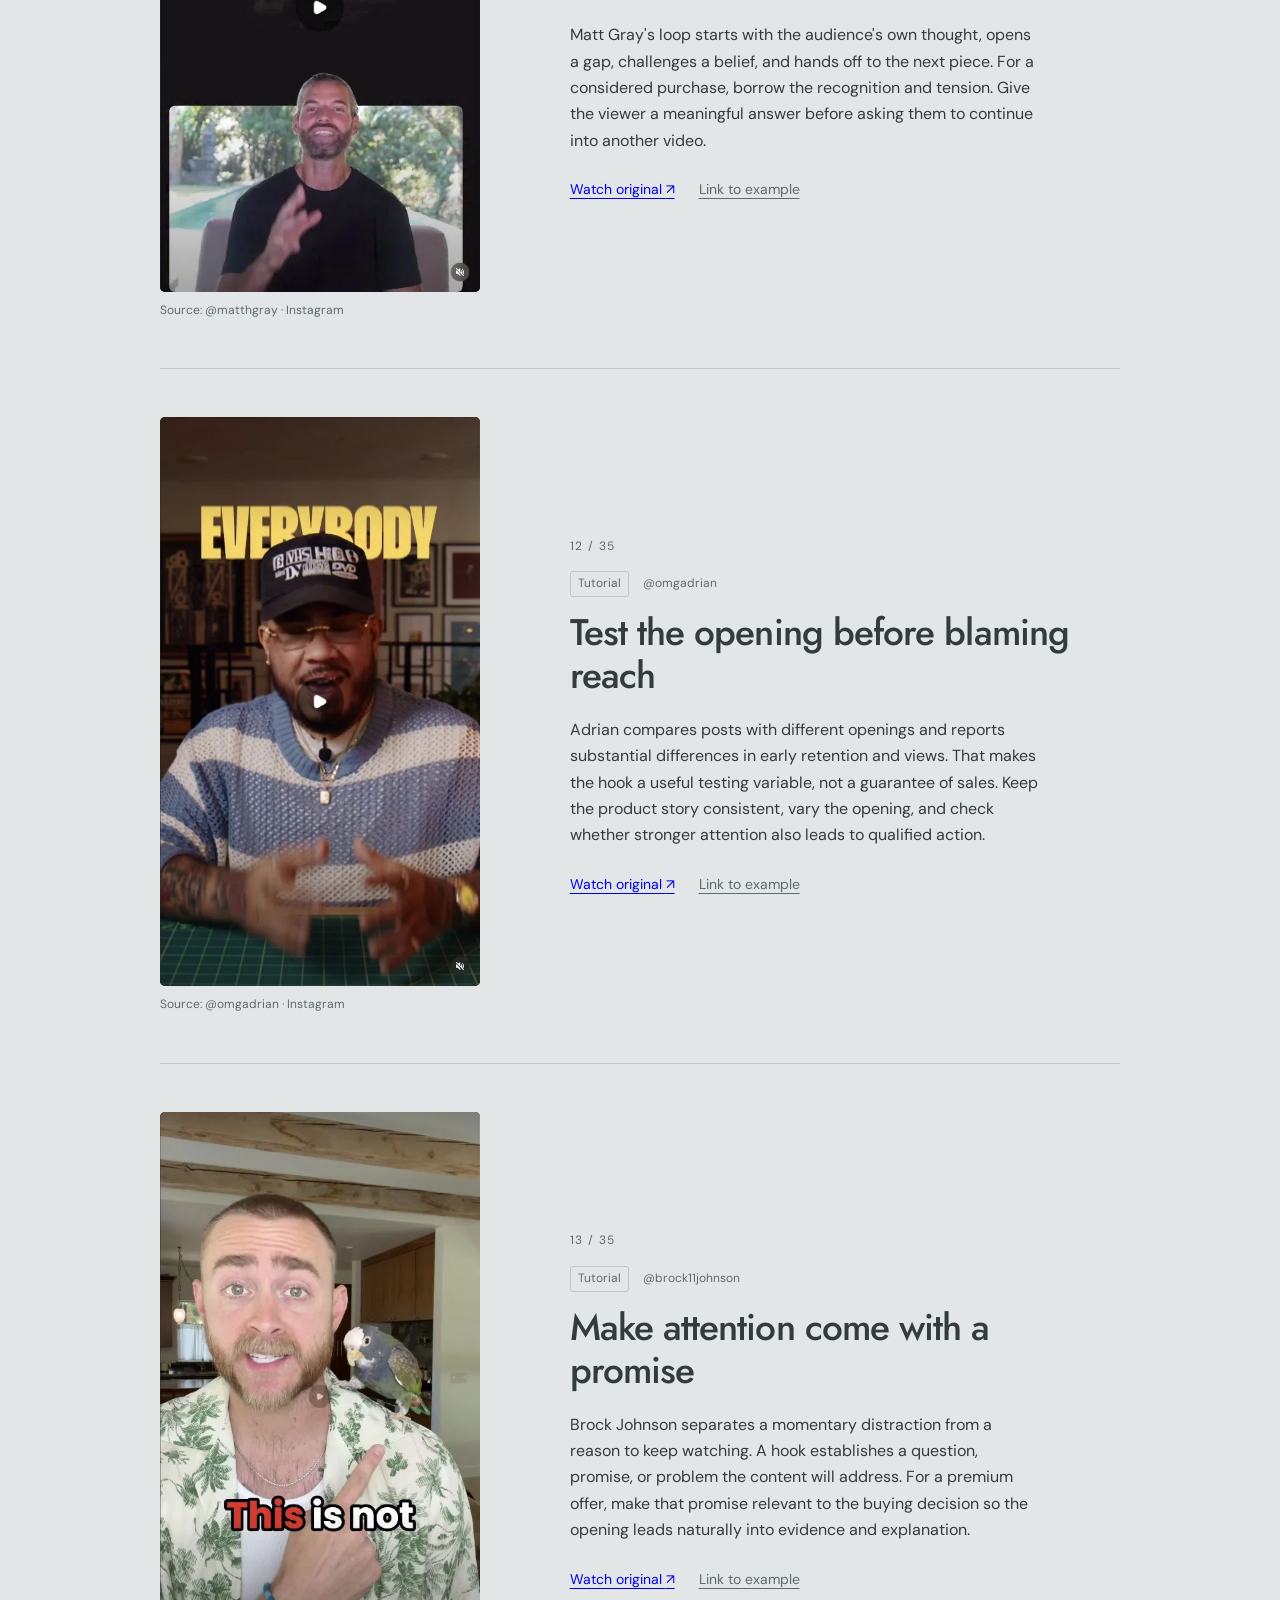
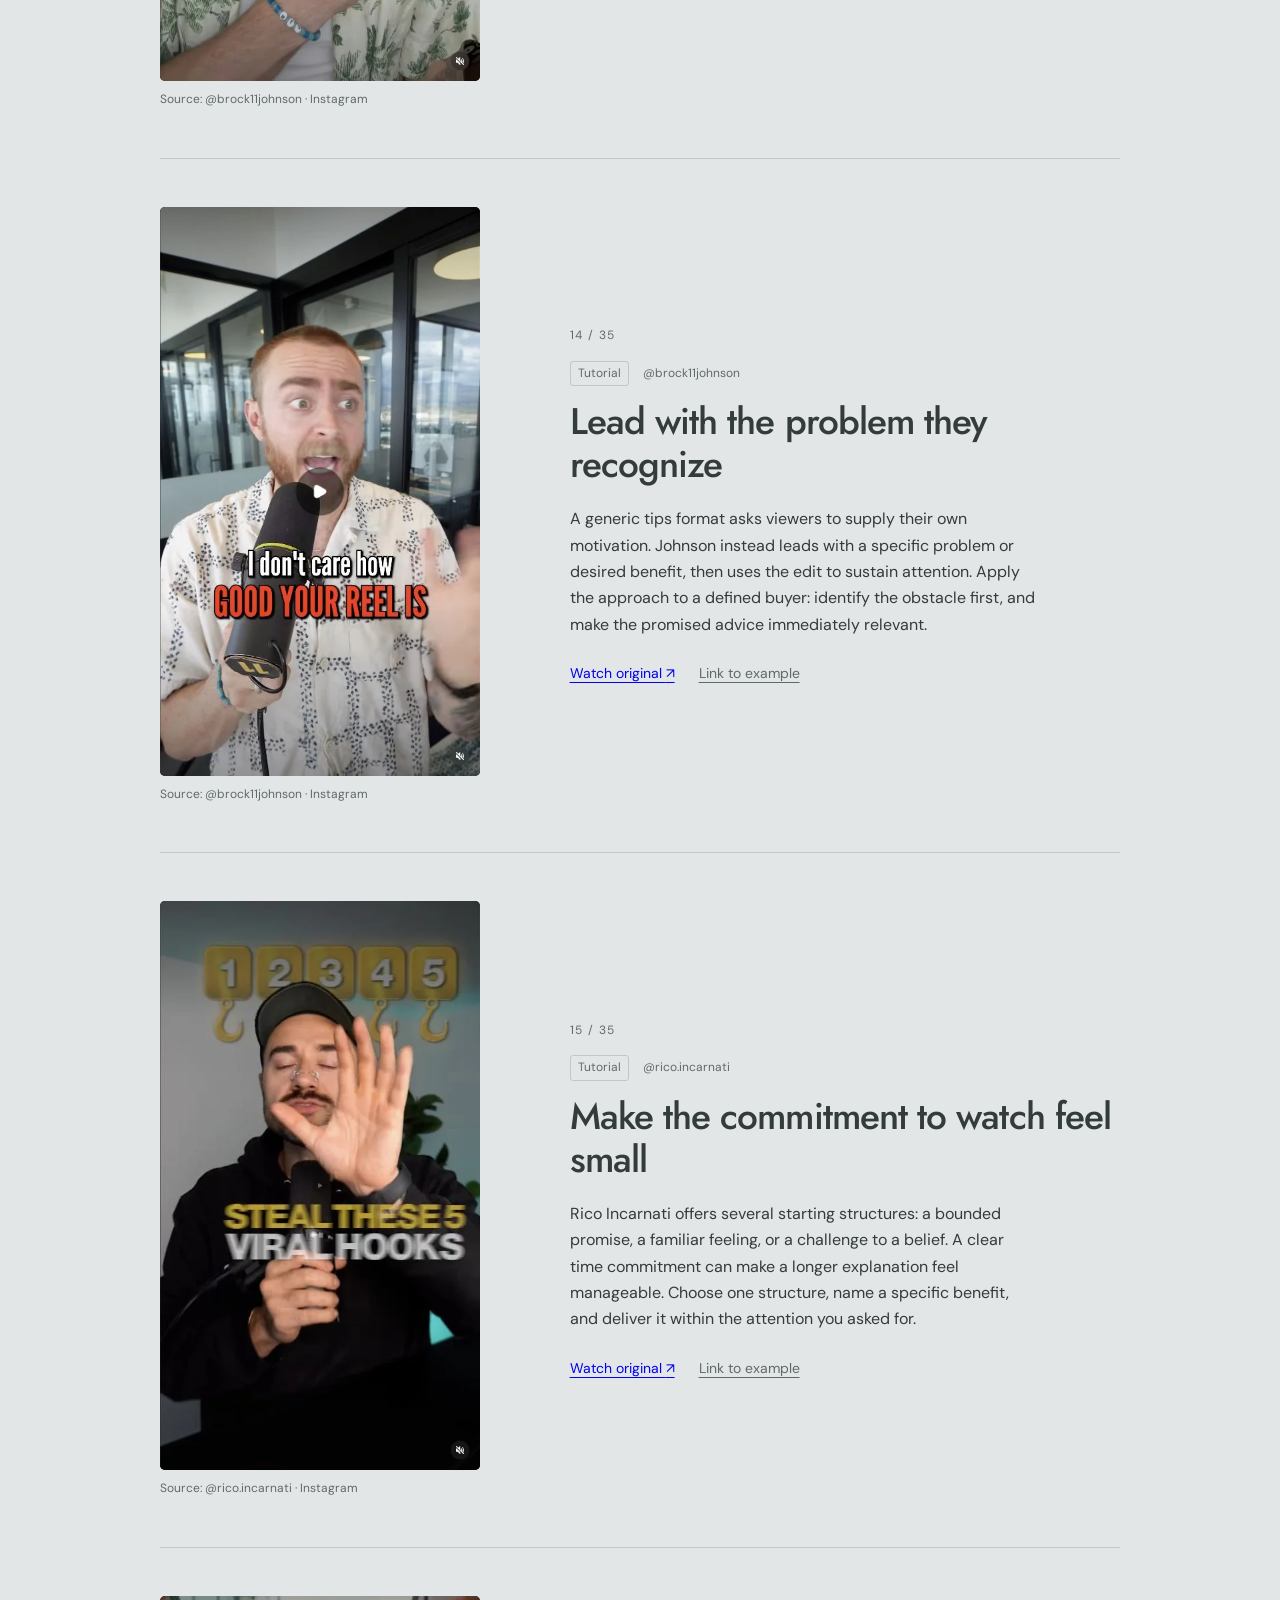
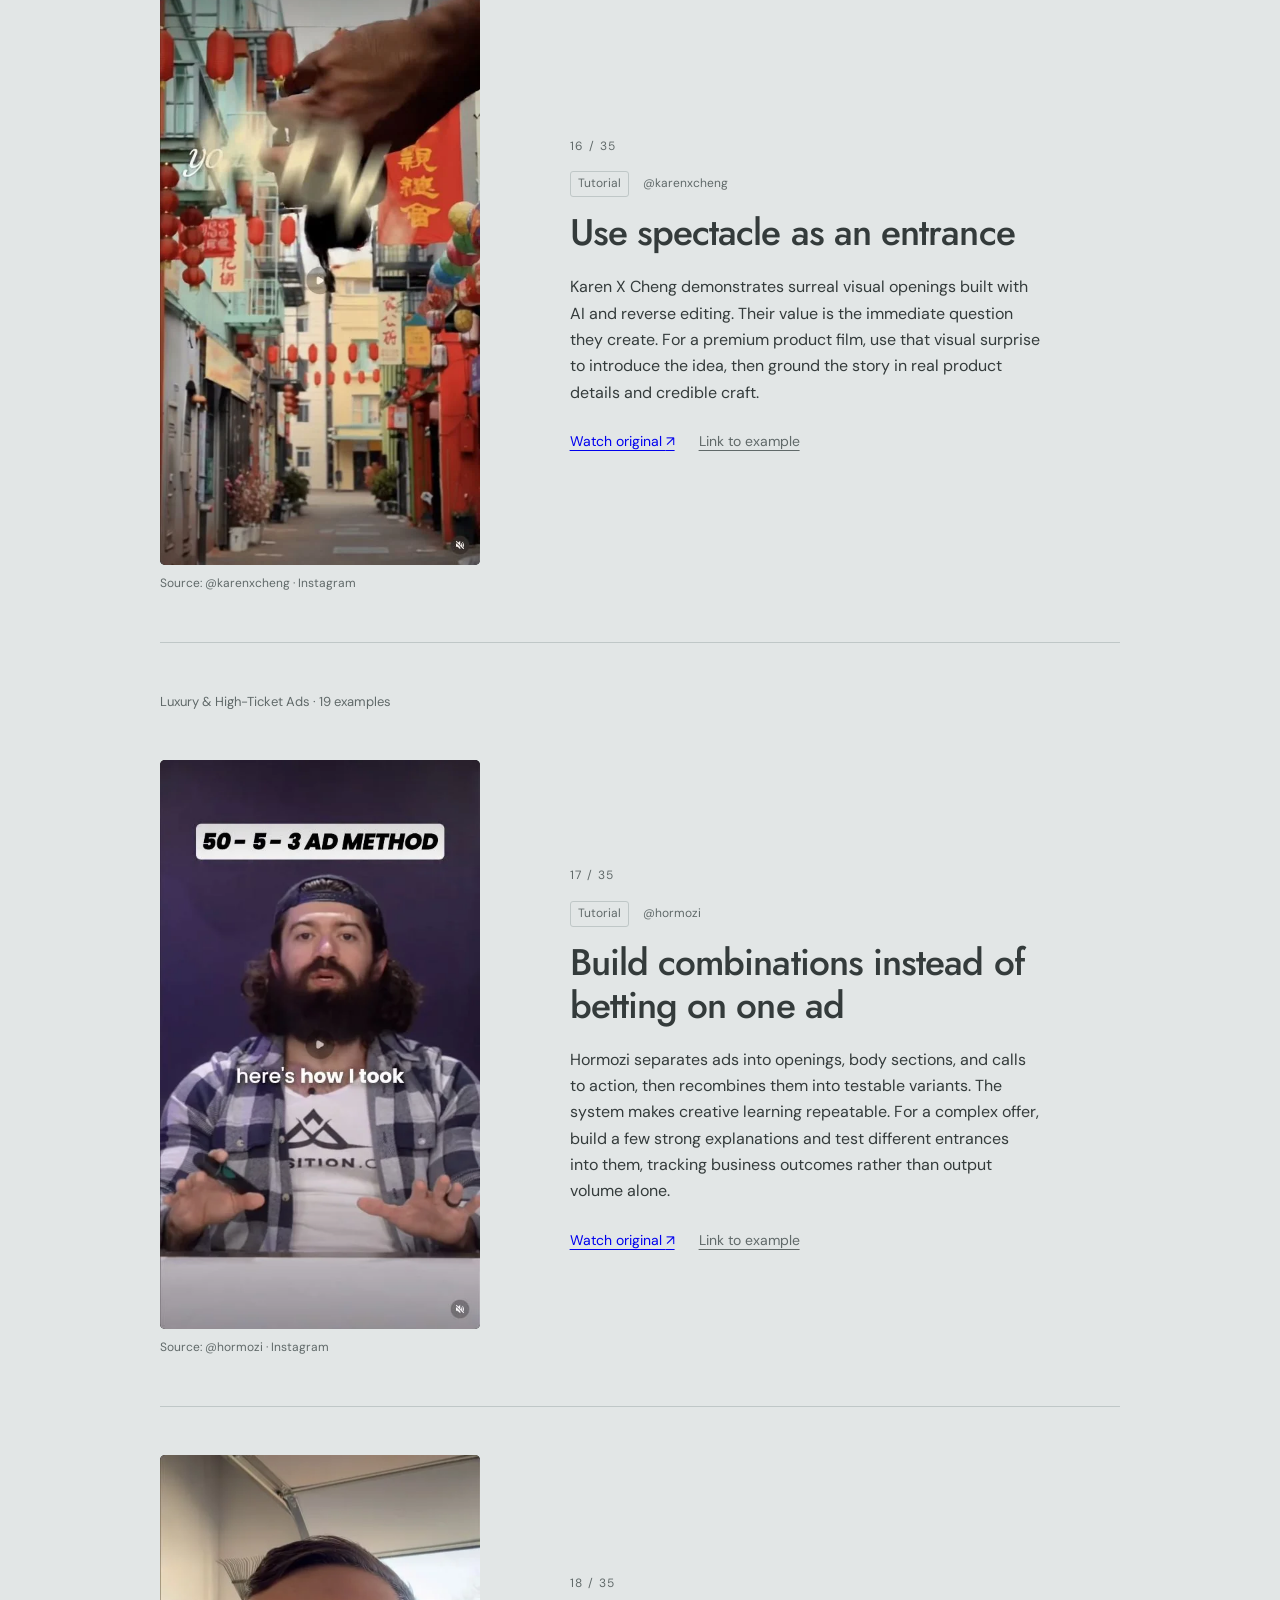
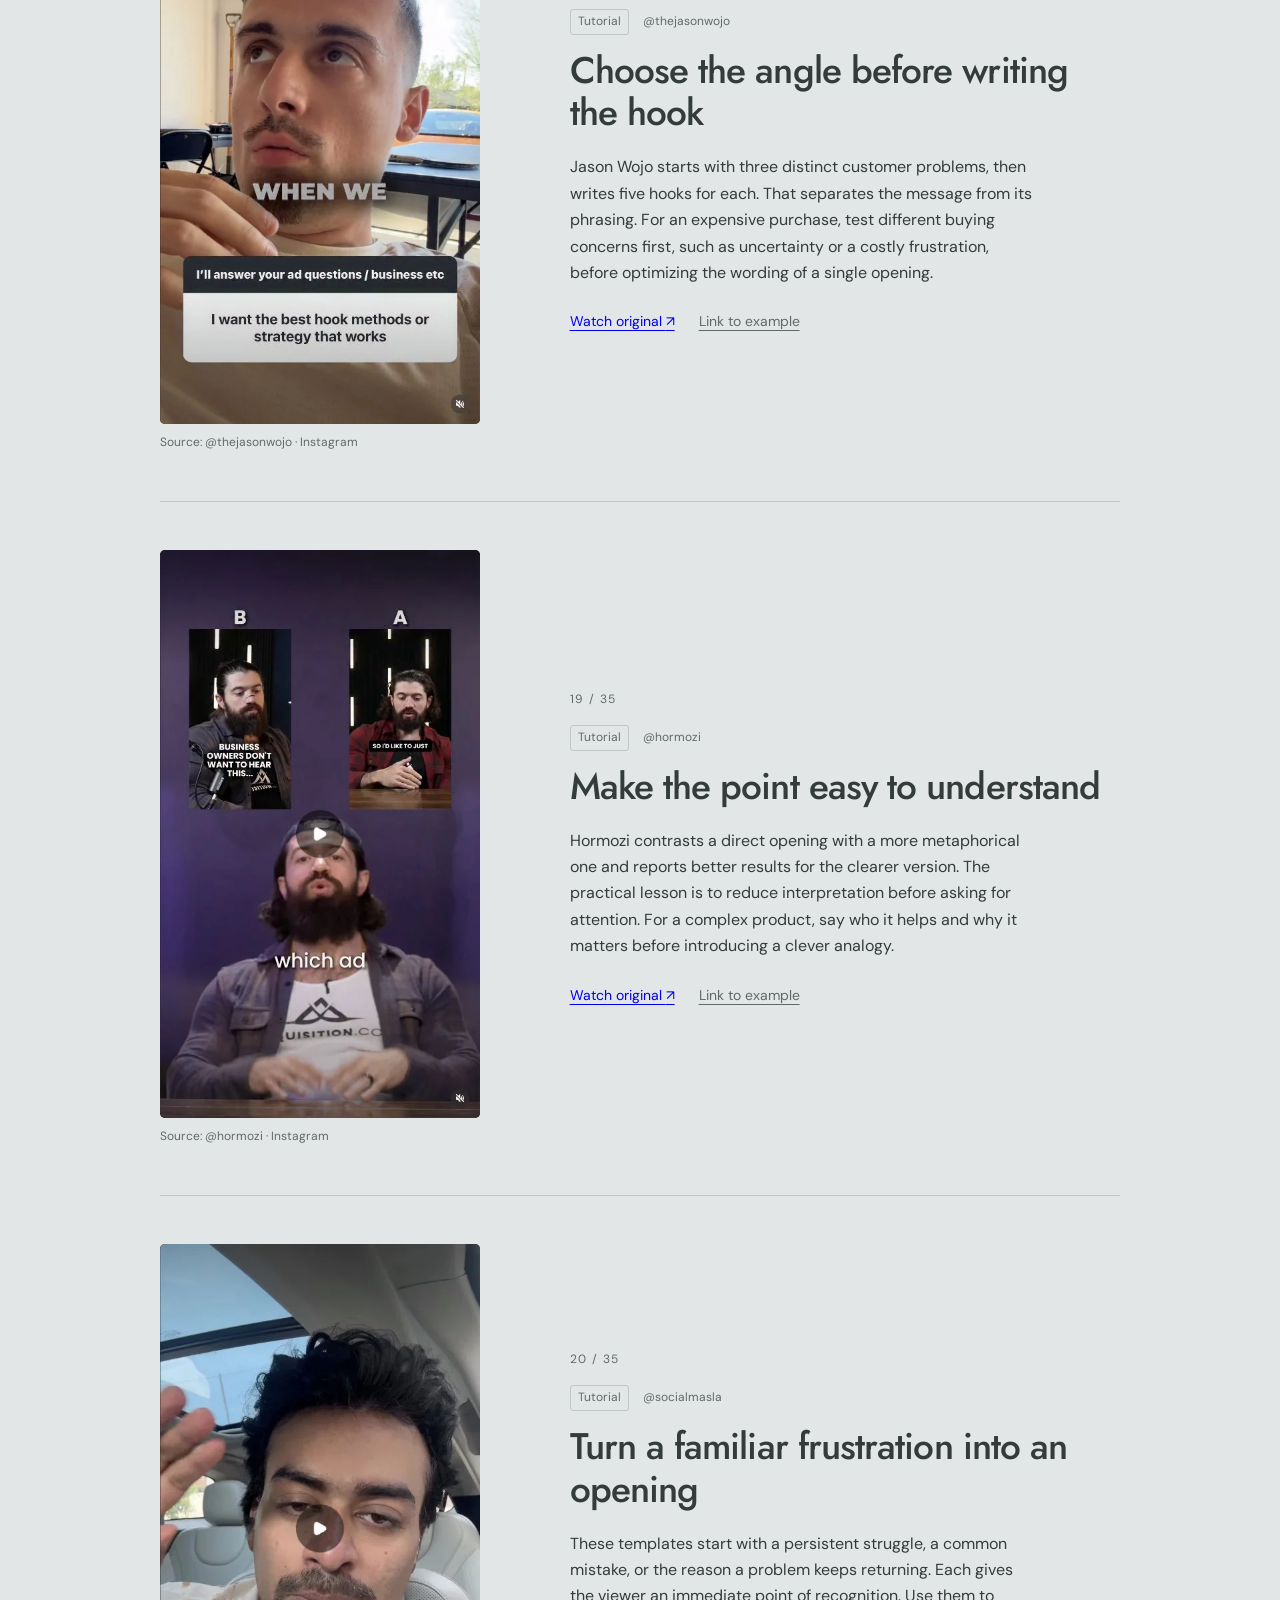
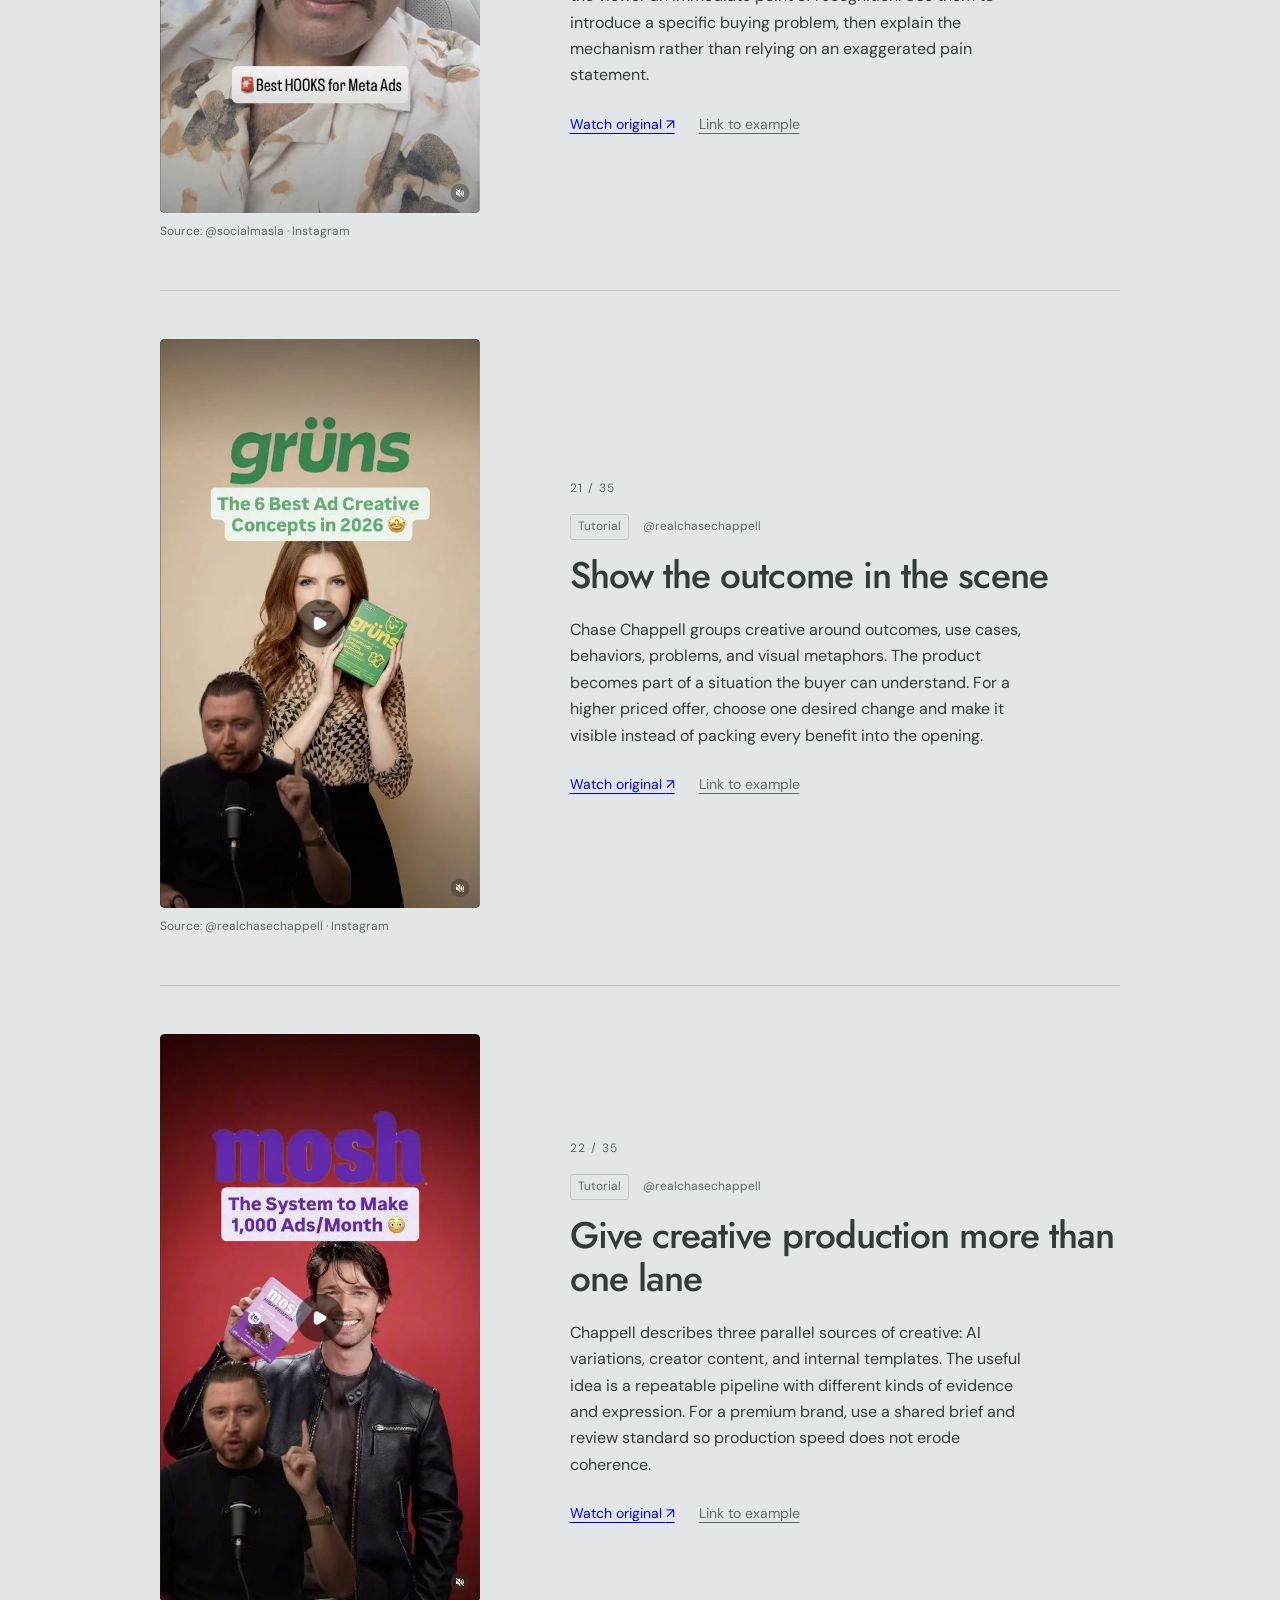
==== commit 42eb7c8e: "Build Make Good Ads guide for creators and media buyers" ====
--- a/how-to-make-good-ads-hooks-curiosity/index.html
+++ b/how-to-make-good-ads-hooks-curiosity/index.html
@@ -3,11 +3,11 @@
 <head>
 <meta charset="utf-8">
 <meta name="viewport" content="width=device-width, initial-scale=1">
-<title>Make Good Ads | Dave Lastovskiy</title>
+<title>Make Good Ads — Examples | Dave Lastovskiy</title>
 <meta name="description" content="35 examples of hooks, curiosity gaps, and premium ad creative. Short explanations of what to notice and how to apply it.">
 <link rel="canonical" href="https://davelasto.com/how-to-make-good-ads-hooks-curiosity">
 <meta property="og:type" content="article">
-<meta property="og:title" content="Make Good Ads">
+<meta property="og:title" content="Make Good Ads — Examples">
 <meta property="og:description" content="35 examples of hooks, curiosity gaps, and premium ad creative. Short explanations of what to notice and how to apply it.">
 <meta property="og:url" content="https://davelasto.com/how-to-make-good-ads-hooks-curiosity">
 <meta property="og:site_name" content="Dave Lastovskiy">
@@ -16,23 +16,24 @@
 <meta property="og:image:height" content="630">
 <meta property="og:image:alt" content="Make Good Ads. A guide to hooks and curiosity by Dave Lastovskiy.">
 <meta name="twitter:card" content="summary_large_image">
-<meta name="twitter:title" content="Make Good Ads">
+<meta name="twitter:title" content="Make Good Ads — Examples">
 <meta name="twitter:description" content="35 examples of hooks, curiosity gaps, and premium ad creative. Short explanations of what to notice and how to apply it.">
 <meta name="twitter:image" content="https://davelasto.com/how-to-make-good-ads-hooks-curiosity/assets/social.jpg">
 <link rel="preconnect" href="https://fonts.googleapis.com">
 <link rel="preconnect" href="https://fonts.gstatic.com" crossorigin>
 <link href="https://fonts.googleapis.com/css2?family=Jost:wght@400;500;700&family=DM+Sans:wght@400;500&display=swap" rel="stylesheet">
 <link rel="stylesheet" href="/how-to-make-good-ads-hooks-curiosity/style.css">
+<link rel="stylesheet" href="/make-good-ads/guide.css">
 <script src="/how-to-make-good-ads-hooks-curiosity/browse.js" defer></script>
 </head>
 <body>
 <a class="skip" href="#examples">Skip to examples</a>
-<header class="wrap">
-  <a class="home" href="/">← Dave Lastovskiy</a>
-  <p class="eyebrow">Creative field notes / 35 examples</p>
-  <h1>Make Good Ads</h1>
-  <p class="lede">A good hook makes the right person want the next sentence. A curiosity gap gives them a reason to stay.</p>
-  <p class="intro-note">A collection of tutorials, creative breakdowns, and brand examples. What to notice, why it holds attention, and how to use the idea in your own ads.</p>
+<div class="guide-top"><a class="guide-owner" href="/">Dave Lastovskiy</a><nav class="guide-nav" aria-label="Make Good Ads"><a href="/make-good-ads/">Start here</a><a href="/make-good-ads/principles/">Principles</a><a href="/make-good-ads/production/">Production</a><a href="/make-good-ads/testing/">Testing</a><a href="/how-to-make-good-ads-hooks-curiosity/" aria-current="page">Examples</a></nav></div>
+<header class="wrap library-intro">
+  <p class="eyebrow">04 / Example library · 35 examples</p>
+  <h1>Examples</h1>
+  <p class="lede">Study the choice behind the creative. Then decide whether it fits your brief.</p>
+  <p class="intro-note">Tutorials, creative breakdowns, and brand examples. For the full workflow, start with <a href="/make-good-ads/">Make Good Ads</a>. All 35 original examples remain in their original order.</p>
   <details class="principles"><summary>The short version: eight ideas to keep in mind</summary><ol><li><strong>Start with partial knowledge</strong><p>Establish something familiar, then introduce the missing piece.</p></li><li><strong>Align the first three seconds</strong><p>Make the picture, spoken line, and on-screen text tell the same opening idea.</p></li><li><strong>Make a promise</strong><p>Give the viewer a question or problem the rest of the ad will resolve.</p></li><li><strong>Keep the setup clear</strong><p>Curiosity works when the viewer understands why the answer matters.</p></li><li><strong>Build a testing system</strong><p>Vary hooks, explanations, and calls to action so you can learn what changes results.</p></li><li><strong>Show the outcome</strong><p>Make the desired change visible through a scene, a use case, or a demonstration.</p></li><li><strong>Recognize, then reveal</strong><p>Begin with a thought the buyer knows, challenge it, and earn the payoff.</p></li><li><strong>Keep a consistent point of view</strong><p>Use restraint and repetition to build recognition across different executions.</p></li></ol></details>
 </header>
 <nav class="toolbar" aria-label="Browse examples" hidden>
--- a/how-to-make-good-ads-hooks-curiosity/style.css
+++ b/how-to-make-good-ads-hooks-curiosity/style.css
@@ -8,6 +8,7 @@
 [hidden] { display:none !important; }
 .wrap { width:min(960px,calc(100% - 64px)); margin-inline:auto; }
 .home { display:inline-block; margin:32px 0 64px; font-size:14px; }
+.library-intro { padding-top:48px; }
 .eyebrow,.meta,.number,figcaption,.hint,footer { font-size:12px; }
 .eyebrow { letter-spacing:.14em; text-transform:uppercase; margin:0 0 18px; color:var(--muted); }
 h1,h2,h3,summary { font-family:'Jost',Arial,sans-serif; }
--- a/make-good-ads/guide.css
+++ b/make-good-ads/guide.css
@@ -0,0 +1,93 @@
+/* Shared navigation is deliberately scoped so the existing library stays intact. */
+.guide-top { width:min(1040px,calc(100% - 48px)); margin:auto; padding:28px 0; display:flex; flex-wrap:wrap; align-items:center; justify-content:space-between; gap:20px; border-bottom:1px solid #bfc7c7; font:14px/1.5 'DM Sans',Arial,sans-serif; }
+.guide-owner,.guide-owner:visited { color:#343b3b; text-decoration:none; }
+.guide-nav { display:flex; flex-wrap:wrap; gap:8px 22px; }
+.guide-nav a,.guide-nav a:visited { color:#606969; text-decoration:none; padding:4px 0; }
+.guide-nav a[aria-current="page"] { color:#0000ee; box-shadow:0 1px #0000ee; }
+.guide-nav a:hover { color:#0000ee; }
+.guide-top a:focus-visible { outline:2px solid #0000ee; outline-offset:5px; }
+.guide-page { margin:0; background:#e2e6e6; color:#343b3b; font:16px/1.7 'DM Sans',Arial,sans-serif; }
+.guide-page * { box-sizing:border-box; }
+.guide-page [hidden] { display:none !important; }
+.guide-page a,.guide-page a:visited { color:#0000ee; text-underline-offset:4px; }
+.guide-page :focus-visible { outline:2px solid #0000ee; outline-offset:5px; }
+.guide-page h1,.guide-page h2,.guide-page h3,.guide-page h4,.guide-page summary { font-family:'Jost',Arial,sans-serif; font-weight:500; }
+.guide-page h1 { font-size:clamp(42px,6vw,70px); line-height:1.04; letter-spacing:-.035em; margin:0 0 24px; max-width:850px; }
+.guide-page h2 { font-size:clamp(27px,3vw,36px); line-height:1.18; letter-spacing:-.025em; margin:0 0 18px; }
+.guide-page h3 { font-size:23px; line-height:1.25; margin:28px 0 10px; }
+.guide-page h4 { font-size:18px; margin:20px 0 6px; }
+.guide-page p { margin:0 0 18px; }
+.guide-page li + li { margin-top:8px; }
+.guide-page ul,.guide-page ol { padding-left:22px; }
+.guide-header { width:min(1040px,calc(100% - 48px)); margin:auto; padding:64px 0 40px; }
+.guide-eyebrow { display:block; text-transform:uppercase; letter-spacing:.14em; font-size:11px; color:#606969; margin:0 0 18px; }
+.guide-intro { max-width:710px; font-size:20px; line-height:1.6; }
+.guide-main,.guide-footer { width:min(820px,calc(100% - 48px)); margin:auto; }
+.guide-page section { padding:34px 0; border-top:1px solid #bfc7c7; scroll-margin-top:24px; }
+.guide-toc { display:flex; flex-wrap:wrap; gap:8px 22px; margin-bottom:30px; font-size:13px; }
+.guide-page .small { color:#606969; font-size:13px; }
+.guide-callout { border-left:3px solid #343b3b; padding:4px 0 4px 20px; margin:24px 0; }
+.guide-callout p:last-child { margin-bottom:0; }
+.guide-model { display:grid; grid-template-columns:repeat(5,minmax(0,1fr)); gap:0; list-style:none; padding:0 !important; margin:28px 0; border-block:1px solid #bfc7c7; }
+.guide-model li { margin:0 !important; padding:20px 14px; border-right:1px solid #bfc7c7; font-family:'Jost',sans-serif; font-size:18px; line-height:1.25; }
+.guide-model li:first-child { padding-left:0; }
+.guide-model li:last-child { border:0; }
+.guide-model span { display:block; font:11px 'DM Sans',sans-serif; color:#606969; margin-bottom:12px; }
+.guide-links { display:grid; grid-template-columns:1fr 1fr; gap:0 36px; }
+.guide-link { padding:28px 0; border-top:1px solid #bfc7c7; }
+.guide-link h3 { margin:0 0 8px; }
+.guide-link p { font-size:15px; margin:0; }
+.guide-page details { border-top:1px solid #bfc7c7; margin-top:22px; }
+.guide-page summary { cursor:pointer; padding:16px 0; font-size:18px; }
+.guide-page details > :last-child { margin-bottom:22px; }
+.guide-page .badge { display:inline-block; font:11px/1.5 'DM Sans',sans-serif; letter-spacing:.03em; color:#606969; border:1px solid #bfc7c7; padding:3px 8px; border-radius:3px; margin-bottom:12px; }
+.guide-page dl { margin:18px 0; }
+.guide-page dt { font-weight:500; margin:16px 0 3px; }
+.guide-page dd { margin:0; }
+.guide-page .table-scroll { overflow-x:auto; margin:24px 0; border:1px solid #bfc7c7; border-radius:4px; }
+.guide-page table { border-collapse:collapse; width:100%; font-size:14px; }
+.guide-page th,.guide-page td { text-align:left; vertical-align:top; padding:14px 16px; border-bottom:1px solid #bfc7c7; min-width:130px; }
+.guide-page th { background:#d7dede; font-weight:500; }
+.guide-page tr:last-child td { border-bottom:0; }
+.guide-page pre { font:13px/1.75 ui-monospace,SFMono-Regular,Consolas,monospace; white-space:pre-wrap; overflow-wrap:anywhere; background:#eef1f0; border:1px solid #bfc7c7; border-radius:4px; padding:20px; margin:18px 0; }
+.guide-page code { font-size:.87em; overflow-wrap:anywhere; }
+.template-actions { display:flex; align-items:center; flex-wrap:wrap; gap:12px 20px; font-size:13px; }
+.template-actions button { font:inherit; background:transparent; color:#343b3b; border:1px solid #aeb9b9; border-radius:4px; padding:10px 16px; min-height:44px; cursor:pointer; }
+.template-actions button:hover { background:#d5dcdc; }
+.copy-status { font-size:12px; color:#606969; }
+.guide-checklist { list-style:none; padding:0 !important; }
+.guide-checklist li { padding-left:26px; position:relative; }
+.guide-checklist li::before { content:'□'; position:absolute; left:0; }
+.guide-examples { display:grid; grid-template-columns:repeat(3,minmax(0,1fr)); gap:20px; }
+.guide-examples figure { margin:0; }
+.guide-examples img { width:100%; height:auto; aspect-ratio:9/16; object-fit:contain; border-radius:4px; background:#171b1b; display:block; }
+.guide-examples figcaption { font-size:12px; line-height:1.5; margin-top:10px; }
+.guide-next { margin:30px 0 0; padding:34px 0; border-block:1px solid #bfc7c7; }
+.guide-next h2 { font-size:26px; }
+.guide-footer { font-size:12px; color:#606969; padding:36px 0 64px; }
+.guide-footer p { margin-bottom:12px; }
+.guide-skip { position:absolute; left:16px; top:8px; background:#fff; padding:8px; transform:translateY(-200%); z-index:20; }
+.guide-skip:focus { transform:none; }
+@media(max-width:600px) {
+ .guide-top { gap:14px; padding-block:20px; }
+ .guide-nav { width:100%; justify-content:space-between; gap:6px 12px; font-size:12px; }
+ .guide-header { padding-top:42px; }
+ .guide-intro { font-size:18px; }
+ .guide-links { grid-template-columns:1fr; }
+ .guide-model { grid-template-columns:1fr; }
+ .guide-model li,.guide-model li:first-child { display:flex; align-items:baseline; gap:18px; padding:12px 0; border-right:0; border-bottom:1px solid #bfc7c7; }
+ .guide-model span { margin:0; }
+ .guide-examples { gap:12px; }
+ .guide-page section { padding-block:28px; }
+}
+@media(prefers-reduced-motion:reduce) { .guide-page * { scroll-behavior:auto !important; } }
+@media print {
+ .guide-top,.guide-toc,.guide-skip,.template-actions,.guide-next { display:none; }
+ .guide-page { background:white; color:black; font-size:11pt; }
+ .guide-header,.guide-main,.guide-footer { width:100%; }
+ .guide-page details { display:block; }
+ .guide-page details > * { display:block !important; }
+ .guide-page pre { background:white; }
+ .guide-page h2,.guide-page h3 { break-after:avoid; }
+ .guide-page tr { break-inside:avoid; }
+}
